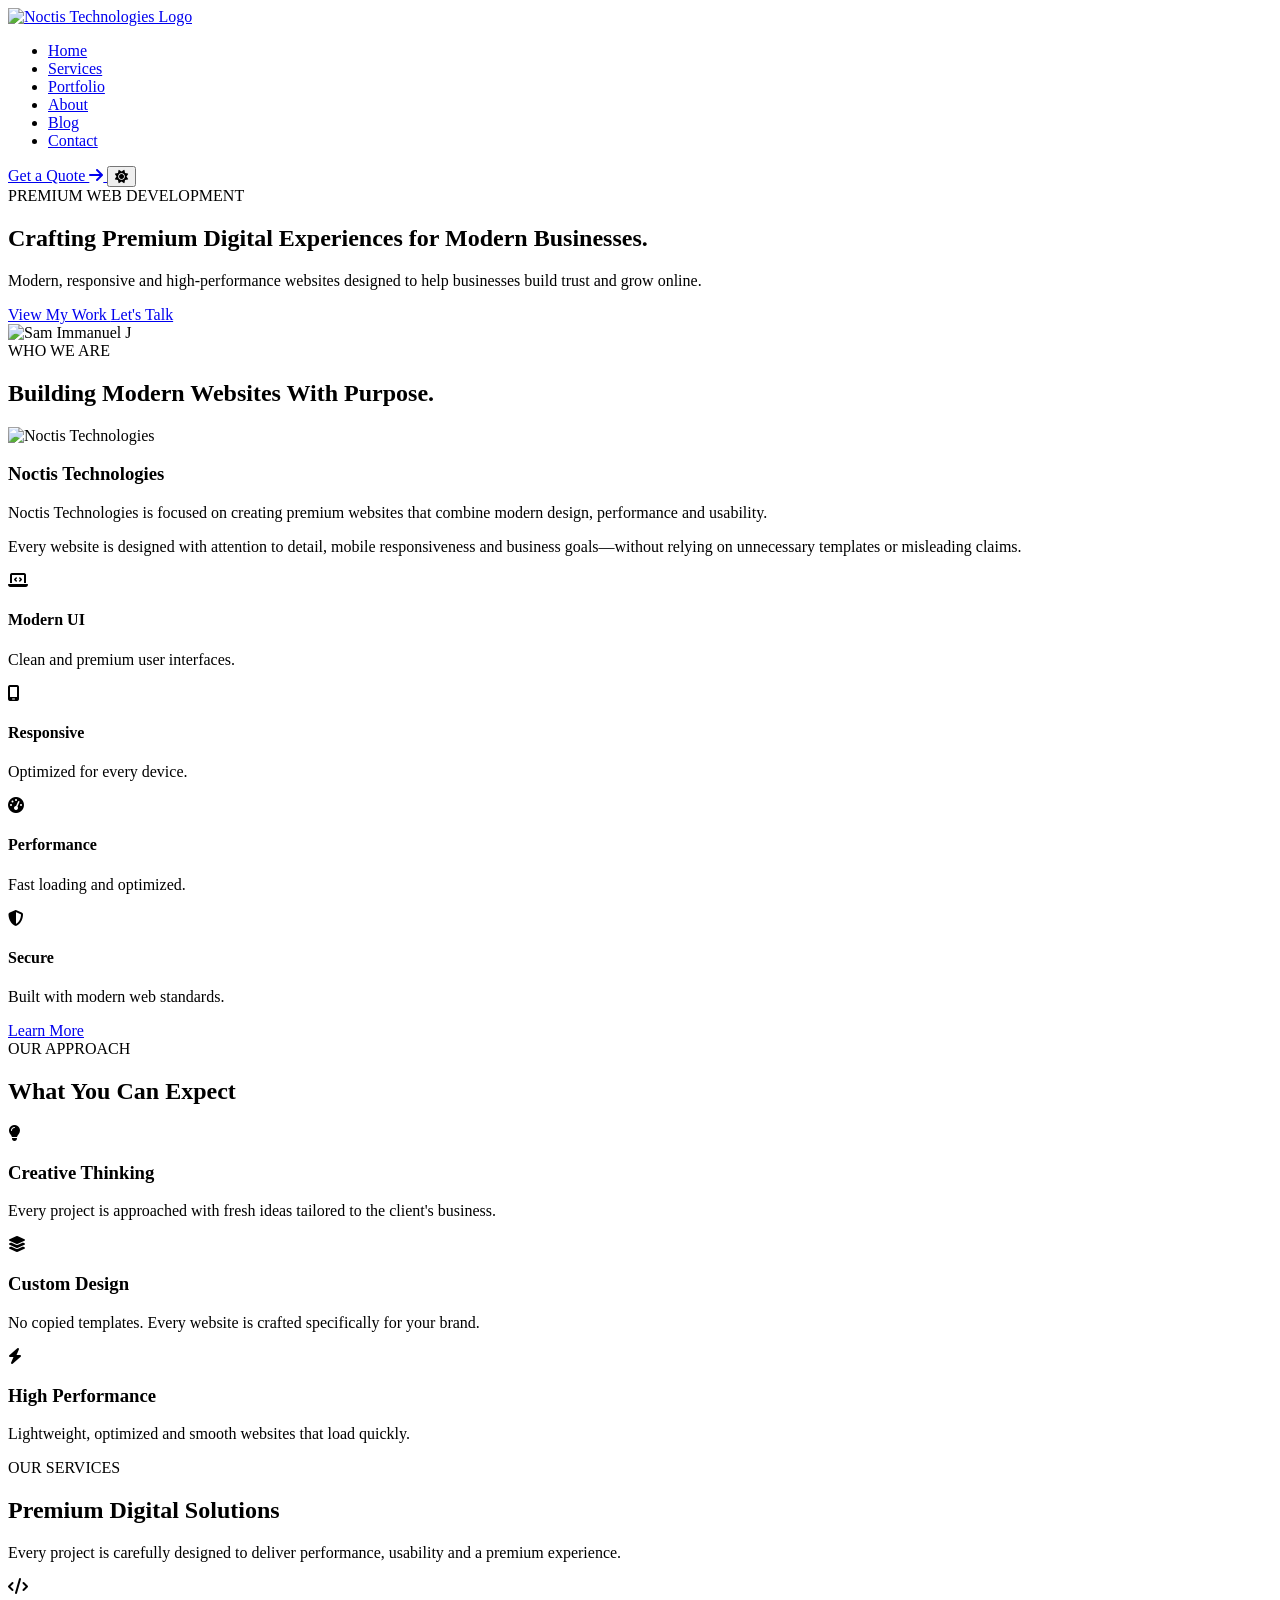
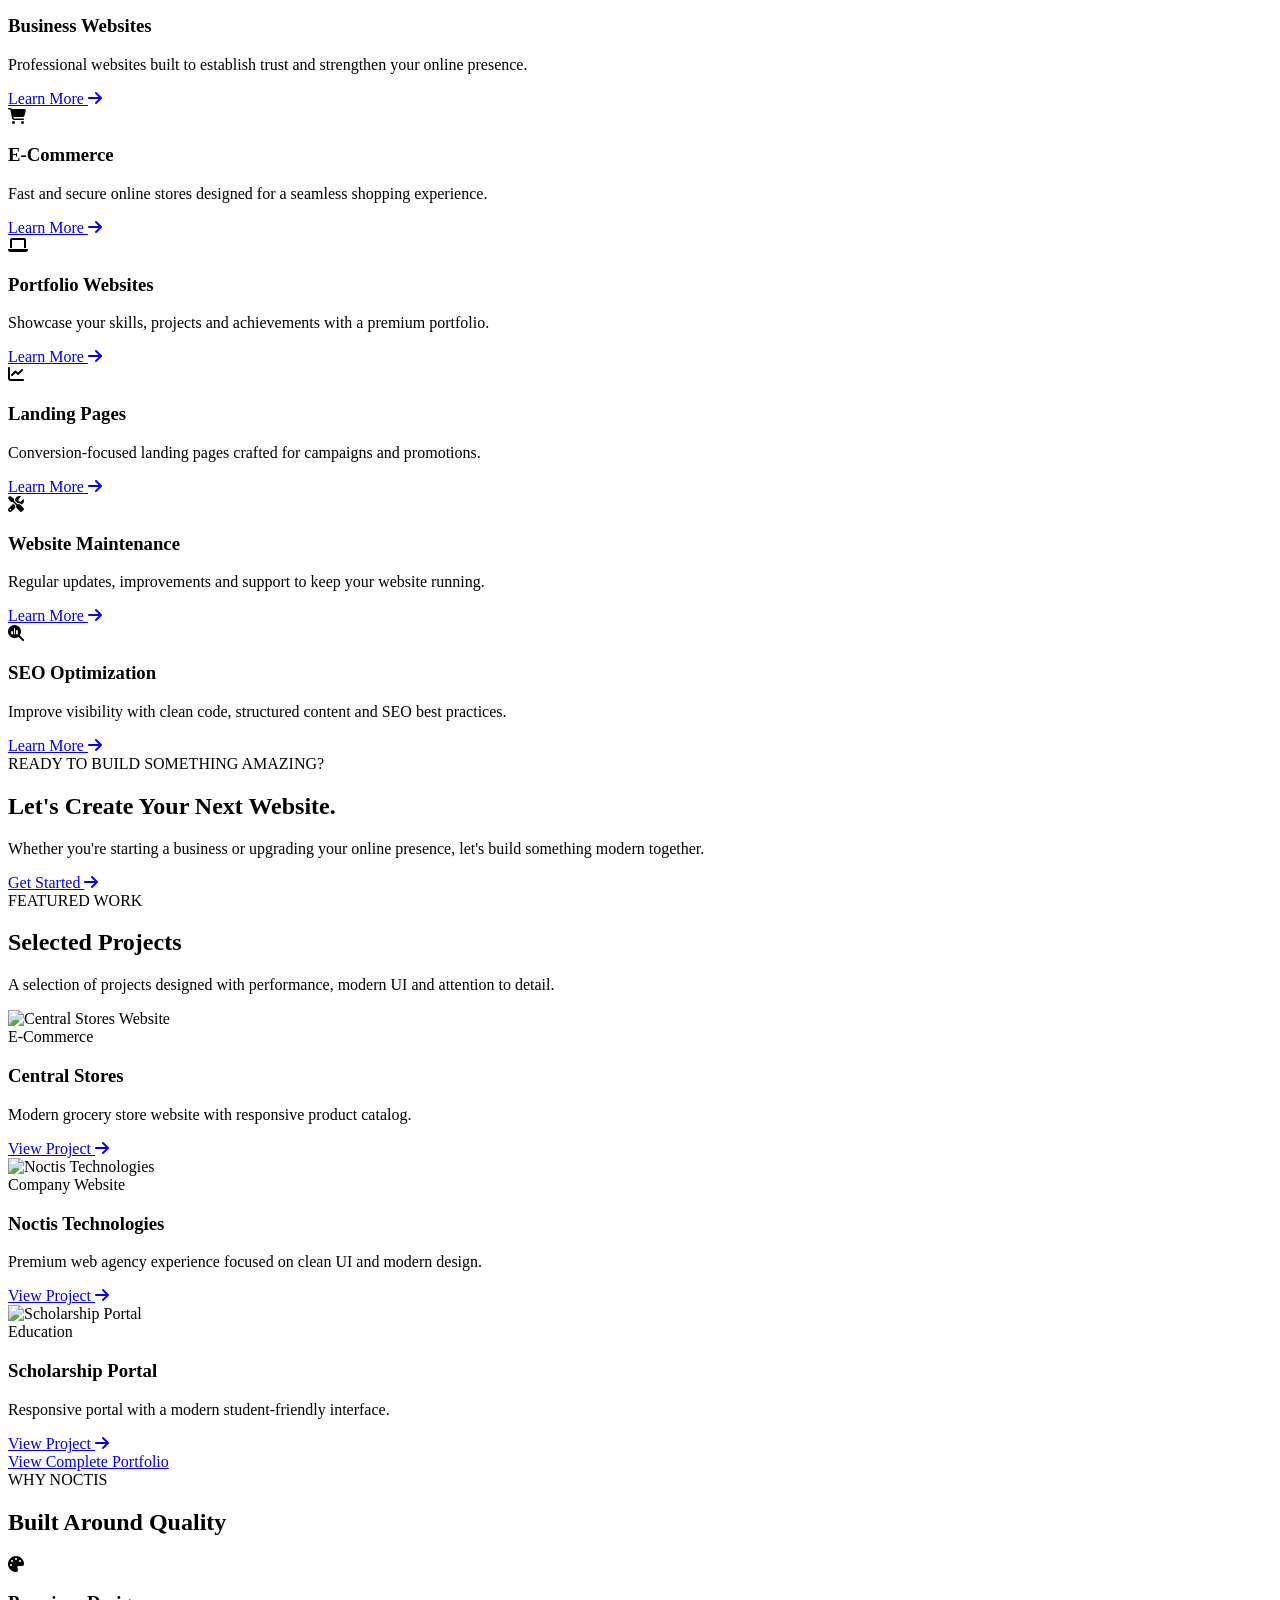
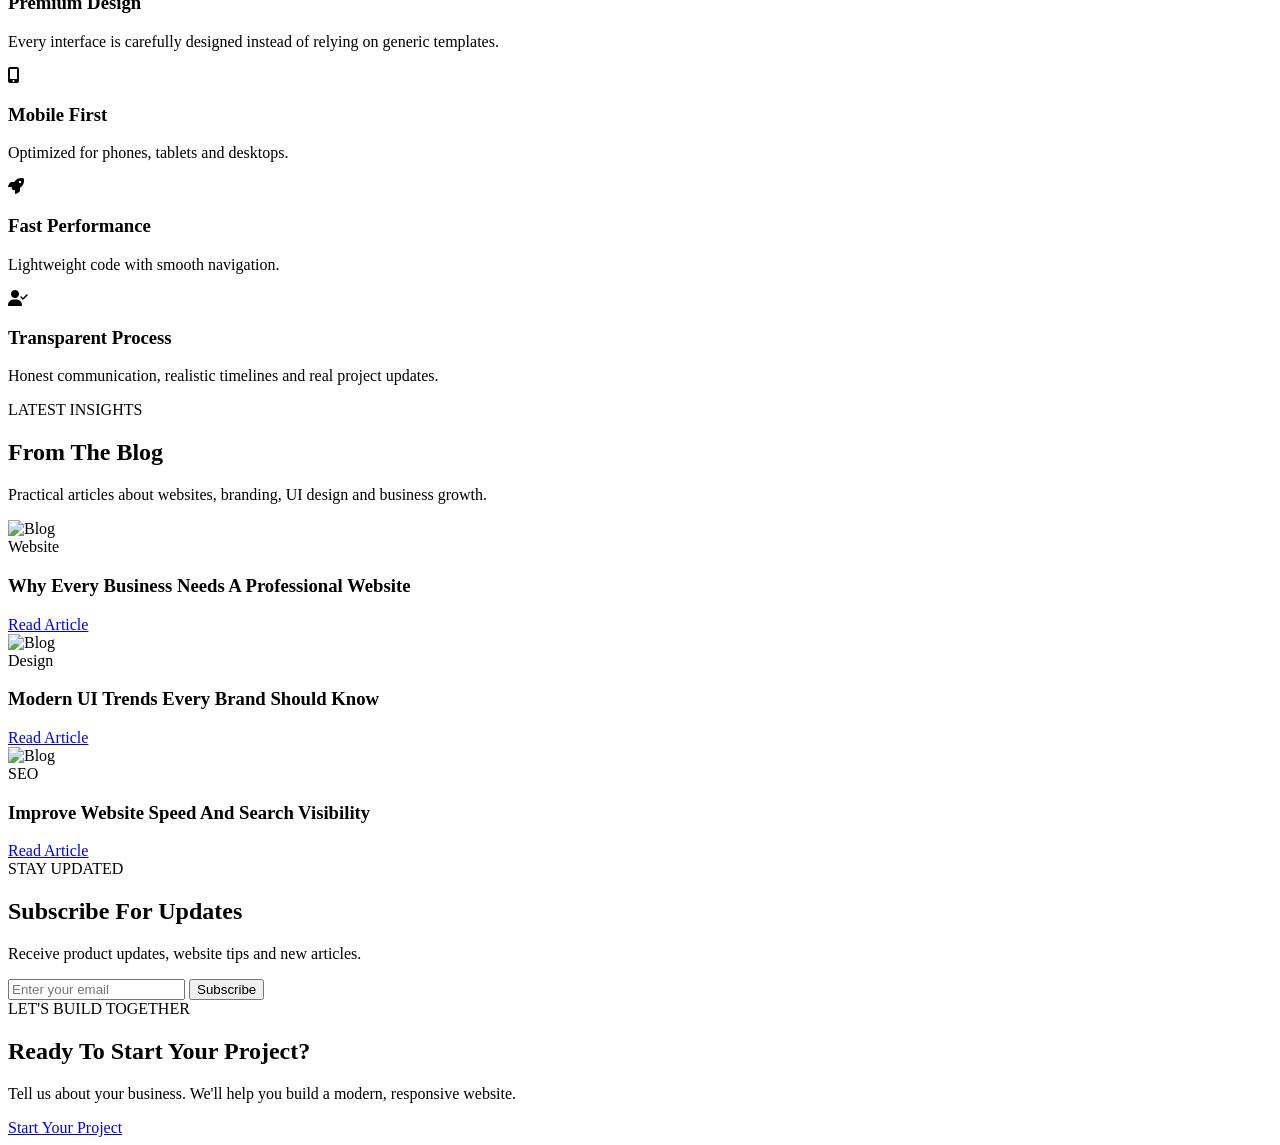
==== index.html @ 9357850e "Add initial index.html for Noctis Technologies website This commit adds a new index.html file contai" ====
<!-- ========================================================= -->
<!-- FILE : index.html -->
<!-- PART : 1A -->
<!-- Noctis Technologies -->
<!-- ========================================================= -->

<!DOCTYPE html>
<html lang="en">

<head>

    <meta charset="UTF-8">

    <meta http-equiv="X-UA-Compatible" content="IE=edge">

    <meta name="viewport"
          content="width=device-width, initial-scale=1.0">

    <title>Noctis Technologies | Premium Web Development</title>

    <meta name="description"
          content="Premium Website Development Company">

    <meta name="keywords"
          content="Noctis Technologies, Web Development, Website Design, Portfolio">

    <meta name="author"
          content="Sam Immanuel J">

    <meta name="theme-color"
          content="#090909">

    <!-- Favicon -->

    <link rel="icon"
          href="assets/images/favicon.png">

    <!-- Google Fonts -->

    <link rel="preconnect"
          href="https://fonts.googleapis.com">

    <link rel="preconnect"
          href="https://fonts.gstatic.com"
          crossorigin>

    <link href="https://fonts.googleapis.com/css2?family=Inter:wght@300;400;500;600;700;800&display=swap"
          rel="stylesheet">

    <!-- Font Awesome -->

    <link rel="stylesheet"
          href="https://cdnjs.cloudflare.com/ajax/libs/font-awesome/6.7.2/css/all.min.css">

    <!-- Main CSS -->

    <link rel="stylesheet"
          href="assets/css/style.css">

</head>

<body>

<!-- ========================= -->
<!-- HEADER START -->
<!-- ========================= -->

<header>

<nav class="navbar">

<a href="index.html"
class="logo">

<img src="assets/images/logo.png"
alt="Noctis Technologies Logo">

</a>

<ul class="nav-links">

<li>
<a class="active"
href="index.html">
Home
</a>
</li>

<li>
<a href="services.html">
Services
</a>
</li>

<li>
<a href="portfolio.html">
Portfolio
</a>
</li>

<li>
<a href="about.html">
About
</a>
</li>

<li>
<a href="blog.html">
Blog
</a>
</li>

<li>
<a href="contact.html">
Contact
</a>
</li>

</ul>

<div class="nav-actions">

<a href="contact.html"
class="quote-btn">

Get a Quote

<i class="fa-solid fa-arrow-right"></i>

</a>

<button class="theme-btn">

<i class="fa-solid fa-sun"></i>

</button>

</div>

</nav>

</header>

<!-- ========================= -->
<!-- HERO SECTION START -->
<!-- ========================= -->

<section class="hero">

<div class="hero-container">

<div class="hero-left">

<span class="hero-tag">

PREMIUM WEB DEVELOPMENT

</span>

<h1>

Crafting

<span>

Premium Digital Experiences

</span>

for Modern Businesses.

</h1>

<p>

Modern, responsive and high-performance
websites designed to help businesses build
trust and grow online.

</p>

<div class="hero-buttons">

<a href="portfolio.html"
class="primary-btn">

View My Work

</a>

<a href="contact.html"
class="secondary-btn">

Let's Talk

</a>

</div>

</div>

<div class="hero-right">

<img src="assets/images/sam.png"
alt="Sam Immanuel J">

</div>

</div>

</section>

<!-- PART 1A ENDS -->
<!-- ========================================================= -->
<!-- FILE : index.html -->
<!-- PART : 1B -->
<!-- About Preview Section -->
<!-- ========================================================= -->

<!-- ========================= -->
<!-- ABOUT PREVIEW -->
<!-- ========================= -->

<section class="about-preview">

    <div class="section-heading">

        <span class="section-tag">
            WHO WE ARE
        </span>

        <h2>
            Building Modern Websites
            With Purpose.
        </h2>

    </div>

    <div class="about-grid">

        <div class="about-left">

            <img
                src="assets/images/about-image.png"
                alt="Noctis Technologies">

        </div>

        <div class="about-right">

            <h3>

                Noctis Technologies

            </h3>

            <p>

                Noctis Technologies is focused on creating
                premium websites that combine modern
                design, performance and usability.

            </p>

            <p>

                Every website is designed with attention
                to detail, mobile responsiveness and
                business goals—without relying on
                unnecessary templates or misleading
                claims.

            </p>

            <div class="about-features">

                <div class="feature-box">

                    <i class="fa-solid fa-laptop-code"></i>

                    <h4>Modern UI</h4>

                    <p>
                        Clean and premium user interfaces.
                    </p>

                </div>

                <div class="feature-box">

                    <i class="fa-solid fa-mobile-screen"></i>

                    <h4>Responsive</h4>

                    <p>
                        Optimized for every device.
                    </p>

                </div>

                <div class="feature-box">

                    <i class="fa-solid fa-gauge-high"></i>

                    <h4>Performance</h4>

                    <p>
                        Fast loading and optimized.
                    </p>

                </div>

                <div class="feature-box">

                    <i class="fa-solid fa-shield-halved"></i>

                    <h4>Secure</h4>

                    <p>
                        Built with modern web standards.
                    </p>

                </div>

            </div>

            <a
                href="about.html"
                class="primary-btn">

                Learn More

            </a>

        </div>

    </div>

</section>

<!-- ========================= -->
<!-- VALUES -->
<!-- ========================= -->

<section class="values">

    <div class="section-heading">

        <span class="section-tag">

            OUR APPROACH

        </span>

        <h2>

            What You Can Expect

        </h2>

    </div>

    <div class="values-grid">

        <article class="value-card">

            <i class="fa-solid fa-lightbulb"></i>

            <h3>

                Creative Thinking

            </h3>

            <p>

                Every project is approached with
                fresh ideas tailored to the client's
                business.

            </p>

        </article>

        <article class="value-card">

            <i class="fa-solid fa-layer-group"></i>

            <h3>

                Custom Design

            </h3>

            <p>

                No copied templates.
                Every website is crafted
                specifically for your brand.

            </p>

        </article>

        <article class="value-card">

            <i class="fa-solid fa-bolt"></i>

            <h3>

                High Performance

            </h3>

            <p>

                Lightweight, optimized
                and smooth websites
                that load quickly.

            </p>

        </article>

    </div>

</section>

<!-- PART 1B END -->
<!-- ========================================================= -->
<!-- FILE : index.html -->
<!-- PART : 1C -->
<!-- SERVICES SECTION -->
<!-- ========================================================= -->

<!-- ========================= -->
<!-- SERVICES -->
<!-- ========================= -->

<section class="services">

    <div class="section-heading">

        <span class="section-tag">

            OUR SERVICES

        </span>

        <h2>

            Premium Digital Solutions

        </h2>

        <p>

            Every project is carefully designed to deliver
            performance, usability and a premium experience.

        </p>

    </div>

    <div class="services-grid">

        <!-- Card 01 -->

        <article class="service-card">

            <div class="service-icon">

                <i class="fa-solid fa-code"></i>

            </div>

            <h3>

                Business Websites

            </h3>

            <p>

                Professional websites built to establish
                trust and strengthen your online presence.

            </p>

            <a href="services.html">

                Learn More

                <i class="fa-solid fa-arrow-right"></i>

            </a>

        </article>

        <!-- Card 02 -->

        <article class="service-card">

            <div class="service-icon">

                <i class="fa-solid fa-cart-shopping"></i>

            </div>

            <h3>

                E-Commerce

            </h3>

            <p>

                Fast and secure online stores designed
                for a seamless shopping experience.

            </p>

            <a href="services.html">

                Learn More

                <i class="fa-solid fa-arrow-right"></i>

            </a>

        </article>

        <!-- Card 03 -->

        <article class="service-card">

            <div class="service-icon">

                <i class="fa-solid fa-laptop"></i>

            </div>

            <h3>

                Portfolio Websites

            </h3>

            <p>

                Showcase your skills, projects and
                achievements with a premium portfolio.

            </p>

            <a href="services.html">

                Learn More

                <i class="fa-solid fa-arrow-right"></i>

            </a>

        </article>

        <!-- Card 04 -->

        <article class="service-card">

            <div class="service-icon">

                <i class="fa-solid fa-chart-line"></i>

            </div>

            <h3>

                Landing Pages

            </h3>

            <p>

                Conversion-focused landing pages
                crafted for campaigns and promotions.

            </p>

            <a href="services.html">

                Learn More

                <i class="fa-solid fa-arrow-right"></i>

            </a>

        </article>

        <!-- Card 05 -->

        <article class="service-card">

            <div class="service-icon">

                <i class="fa-solid fa-screwdriver-wrench"></i>

            </div>

            <h3>

                Website Maintenance

            </h3>

            <p>

                Regular updates, improvements and
                support to keep your website running.

            </p>

            <a href="services.html">

                Learn More

                <i class="fa-solid fa-arrow-right"></i>

            </a>

        </article>

        <!-- Card 06 -->

        <article class="service-card">

            <div class="service-icon">

                <i class="fa-solid fa-magnifying-glass-chart"></i>

            </div>

            <h3>

                SEO Optimization

            </h3>

            <p>

                Improve visibility with clean code,
                structured content and SEO best practices.

            </p>

            <a href="services.html">

                Learn More

                <i class="fa-solid fa-arrow-right"></i>

            </a>

        </article>

    </div>

</section>

<!-- ========================= -->
<!-- CTA -->
<!-- ========================= -->

<section class="cta">

    <div class="cta-content">

        <span>

            READY TO BUILD SOMETHING AMAZING?

        </span>

        <h2>

            Let's Create Your Next Website.

        </h2>

        <p>

            Whether you're starting a business or
            upgrading your online presence, let's
            build something modern together.

        </p>

        <a
            href="contact.html"
            class="primary-btn">

            Get Started

            <i class="fa-solid fa-arrow-right"></i>

        </a>

    </div>

</section>

<!-- PART 1C END -->
<!-- ========================================================= -->
<!-- FILE : index.html -->
<!-- PART : 1D -->
<!-- FEATURED PORTFOLIO -->
<!-- ========================================================= -->

<section class="portfolio">

    <div class="section-heading">

        <span class="section-tag">

            FEATURED WORK

        </span>

        <h2>

            Selected Projects

        </h2>

        <p>

            A selection of projects designed with
            performance, modern UI and attention
            to detail.

        </p>

    </div>

    <div class="portfolio-grid">

        <!-- Project 01 -->

        <article class="project-card">

            <div class="project-image">

                <img
                src="assets/images/project-1.jpg"
                alt="Central Stores Website">

            </div>

            <div class="project-content">

                <span>

                    E-Commerce

                </span>

                <h3>

                    Central Stores

                </h3>

                <p>

                    Modern grocery store website with
                    responsive product catalog.

                </p>

                <a href="#">

                    View Project

                    <i class="fa-solid fa-arrow-right"></i>

                </a>

            </div>

        </article>

        <!-- Project 02 -->

        <article class="project-card">

            <div class="project-image">

                <img
                src="assets/images/project-2.jpg"
                alt="Noctis Technologies">

            </div>

            <div class="project-content">

                <span>

                    Company Website

                </span>

                <h3>

                    Noctis Technologies

                </h3>

                <p>

                    Premium web agency experience
                    focused on clean UI and modern design.

                </p>

                <a href="#">

                    View Project

                    <i class="fa-solid fa-arrow-right"></i>

                </a>

            </div>

        </article>

        <!-- Project 03 -->

        <article class="project-card">

            <div class="project-image">

                <img
                src="assets/images/project-3.jpg"
                alt="Scholarship Portal">

            </div>

            <div class="project-content">

                <span>

                    Education

                </span>

                <h3>

                    Scholarship Portal

                </h3>

                <p>

                    Responsive portal with a modern
                    student-friendly interface.

                </p>

                <a href="#">

                    View Project

                    <i class="fa-solid fa-arrow-right"></i>

                </a>

            </div>

        </article>

    </div>

    <div class="portfolio-button">

        <a
        href="portfolio.html"
        class="primary-btn">

            View Complete Portfolio

        </a>

    </div>

</section>

<!-- ========================= -->
<!-- WHY CHOOSE US -->
<!-- ========================= -->

<section class="why-us">

    <div class="section-heading">

        <span class="section-tag">

            WHY NOCTIS

        </span>

        <h2>

            Built Around Quality

        </h2>

    </div>

    <div class="why-grid">

        <div class="why-card">

            <i class="fa-solid fa-palette"></i>

            <h3>

                Premium Design

            </h3>

            <p>

                Every interface is carefully designed
                instead of relying on generic templates.

            </p>

        </div>

        <div class="why-card">

            <i class="fa-solid fa-mobile-screen-button"></i>

            <h3>

                Mobile First

            </h3>

            <p>

                Optimized for phones,
                tablets and desktops.

            </p>

        </div>

        <div class="why-card">

            <i class="fa-solid fa-rocket"></i>

            <h3>

                Fast Performance

            </h3>

            <p>

                Lightweight code with
                smooth navigation.

            </p>

        </div>

        <div class="why-card">

            <i class="fa-solid fa-user-check"></i>

            <h3>

                Transparent Process

            </h3>

            <p>

                Honest communication,
                realistic timelines and
                real project updates.

            </p>

        </div>

    </div>

</section>

<!-- END OF PART 1D -->
<!-- ========================================================= -->
<!-- FILE : index.html -->
<!-- PART : 1E -->
<!-- BLOG • NEWSLETTER • CONTACT CTA • FOOTER -->
<!-- ========================================================= -->

<!-- ========================= -->
<!-- BLOG PREVIEW -->
<!-- ========================= -->

<section class="blog-preview">

    <div class="section-heading">

        <span class="section-tag">

            LATEST INSIGHTS

        </span>

        <h2>

            From The Blog

        </h2>

        <p>

            Practical articles about websites,
            branding, UI design and business growth.

        </p>

    </div>

    <div class="blog-grid">

        <article class="blog-card">

            <img
            src="assets/images/blog-1.jpg"
            alt="Blog">

            <div class="blog-content">

                <span>Website</span>

                <h3>

                    Why Every Business Needs
                    A Professional Website

                </h3>

                <a href="blog.html">

                    Read Article

                </a>

            </div>

        </article>

        <article class="blog-card">

            <img
            src="assets/images/blog-2.jpg"
            alt="Blog">

            <div class="blog-content">

                <span>Design</span>

                <h3>

                    Modern UI Trends
                    Every Brand Should Know

                </h3>

                <a href="blog.html">

                    Read Article

                </a>

            </div>

        </article>

        <article class="blog-card">

            <img
            src="assets/images/blog-3.jpg"
            alt="Blog">

            <div class="blog-content">

                <span>SEO</span>

                <h3>

                    Improve Website Speed
                    And Search Visibility

                </h3>

                <a href="blog.html">

                    Read Article

                </a>

            </div>

        </article>

    </div>

</section>

<!-- ========================= -->
<!-- NEWSLETTER -->
<!-- ========================= -->

<section class="newsletter">

    <div class="newsletter-box">

        <span>

            STAY UPDATED

        </span>

        <h2>

            Subscribe For Updates

        </h2>

        <p>

            Receive product updates,
            website tips and new articles.

        </p>

        <form>

            <input
            type="email"
            placeholder="Enter your email">

            <button type="submit">

                Subscribe

            </button>

        </form>

    </div>

</section>

<!-- ========================= -->
<!-- CONTACT CTA -->
<!-- ========================= -->

<section class="contact-cta">

    <div class="contact-box">

        <span>

            LET'S BUILD TOGETHER

        </span>

        <h2>

            Ready To Start
            Your Project?

        </h2>

        <p>

            Tell us about your business.
            We'll help you build a modern,
            responsive website.

        </p>

        <a
        href="contact.html"
        class="primary-btn">

            Start Your Project

        </a>

    </div>

</section>

<!-- ========================= -->
<!-- FOOTER -->
<!-- ========================= -->

<footer>
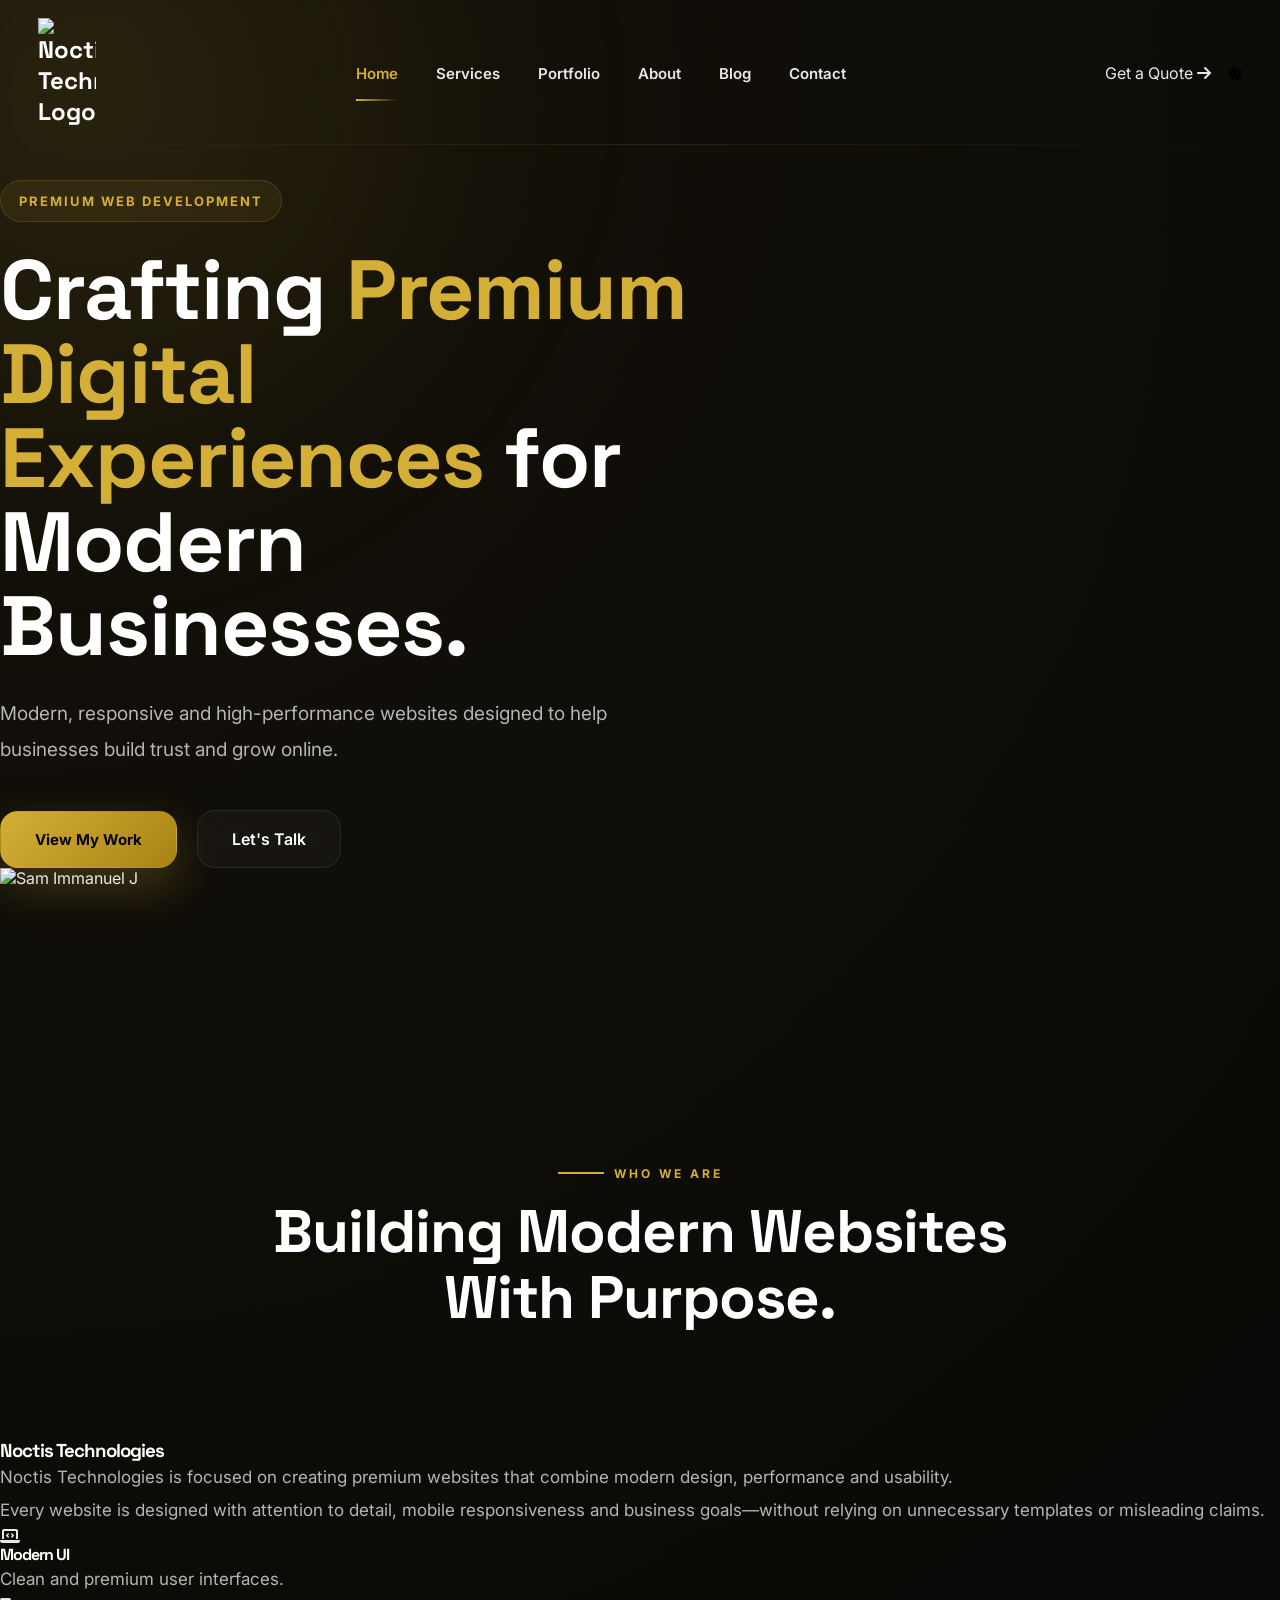
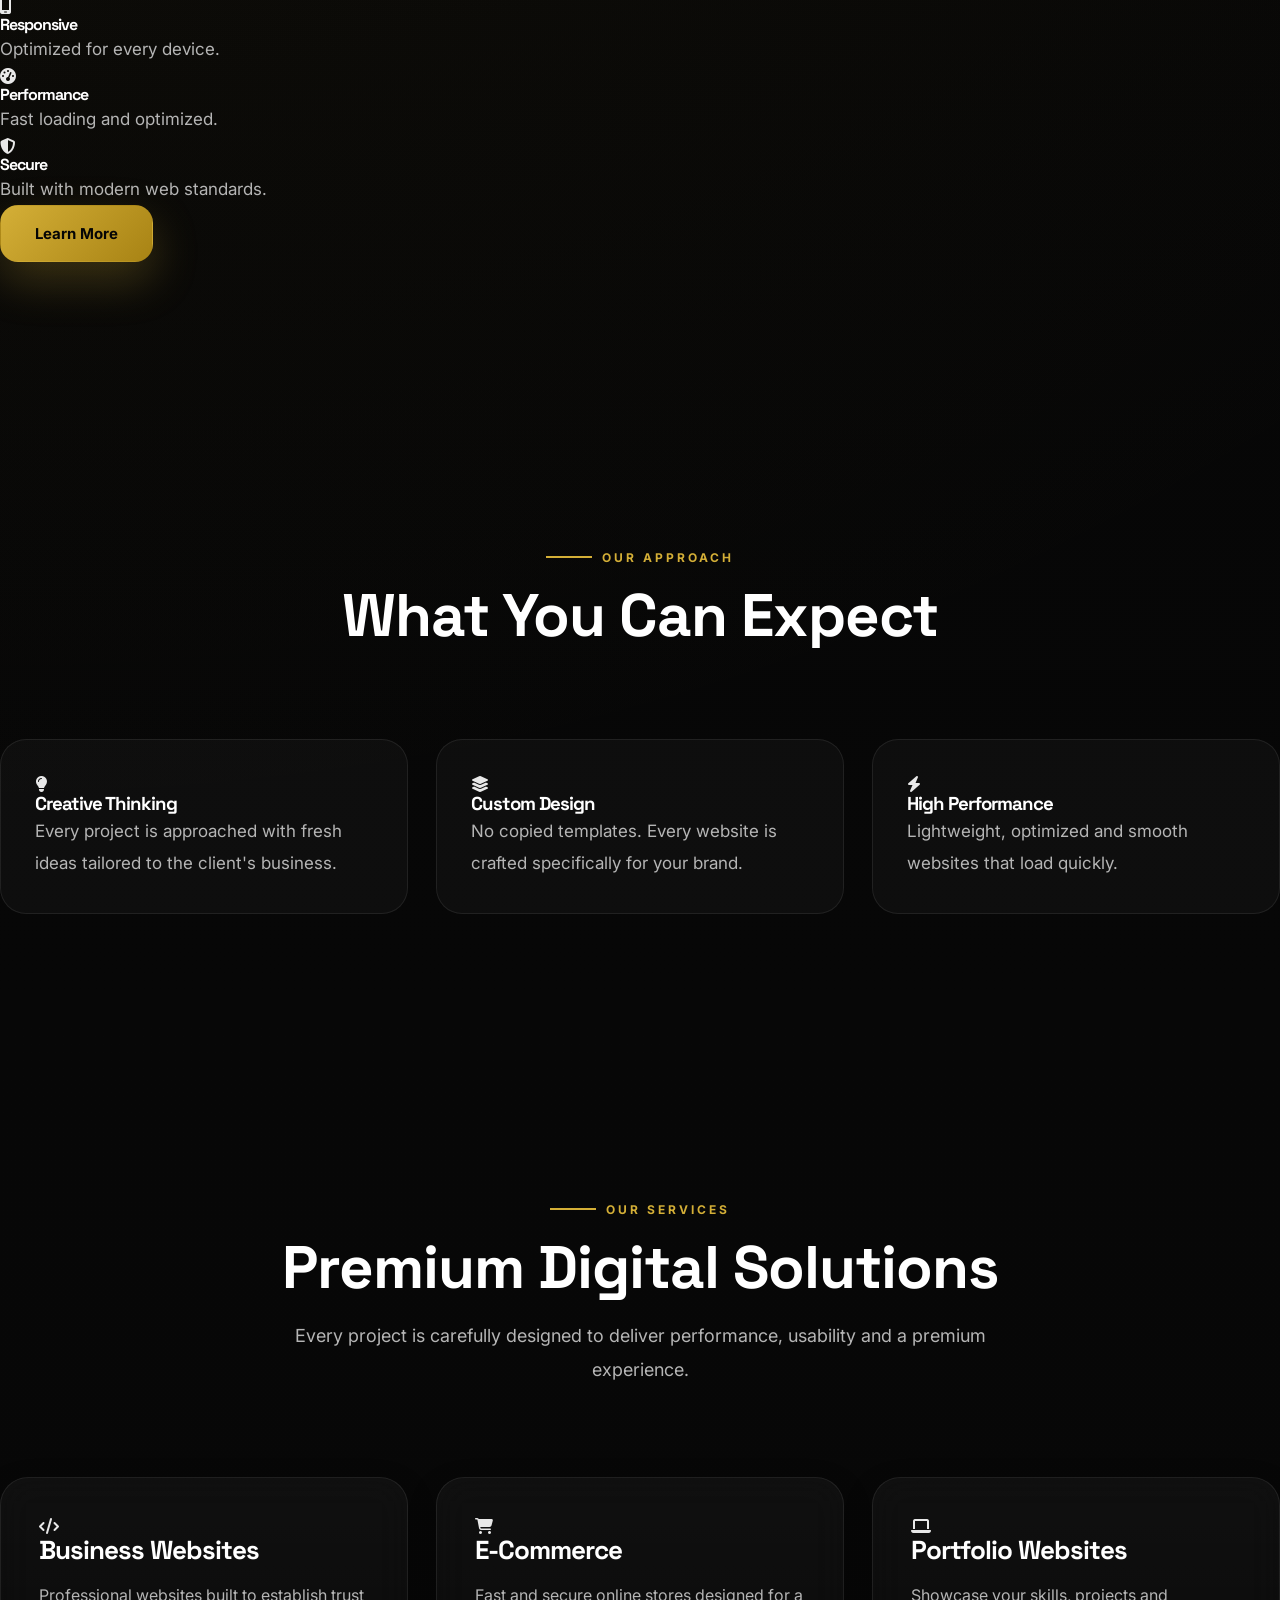
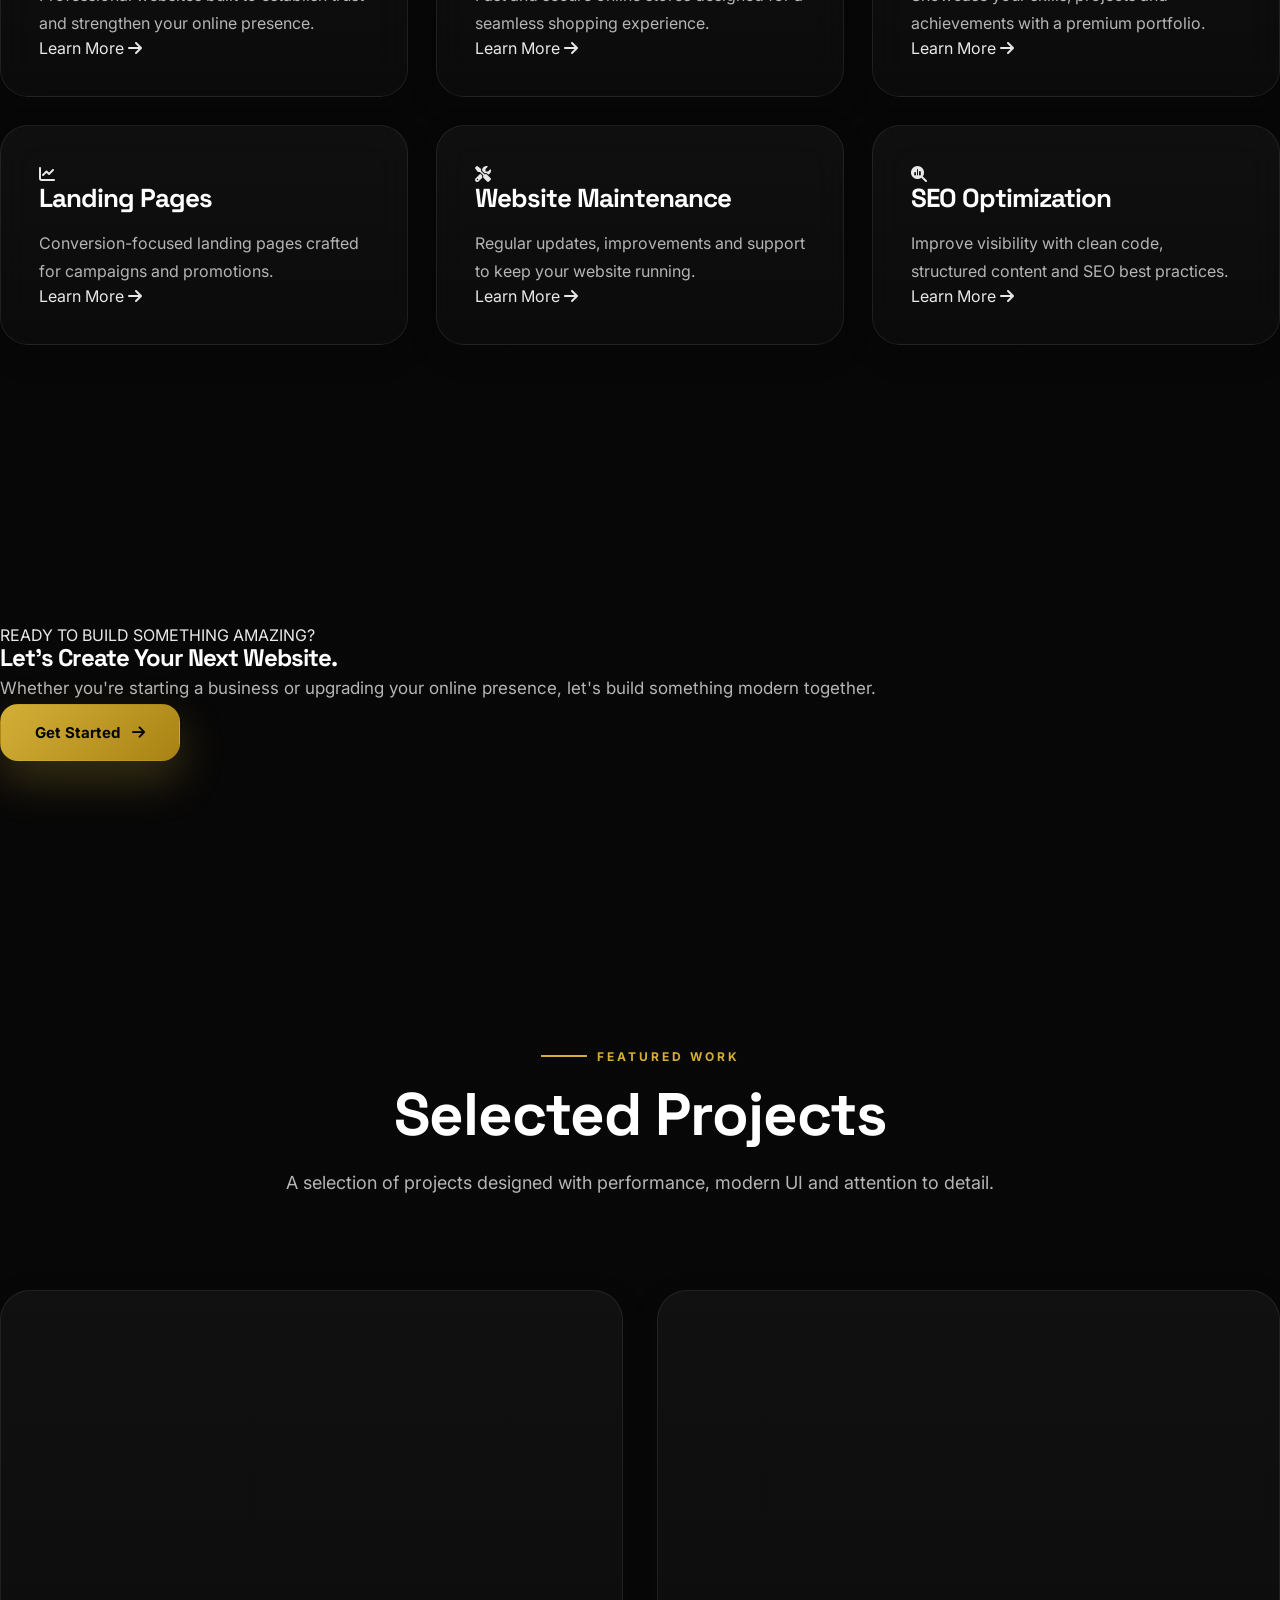
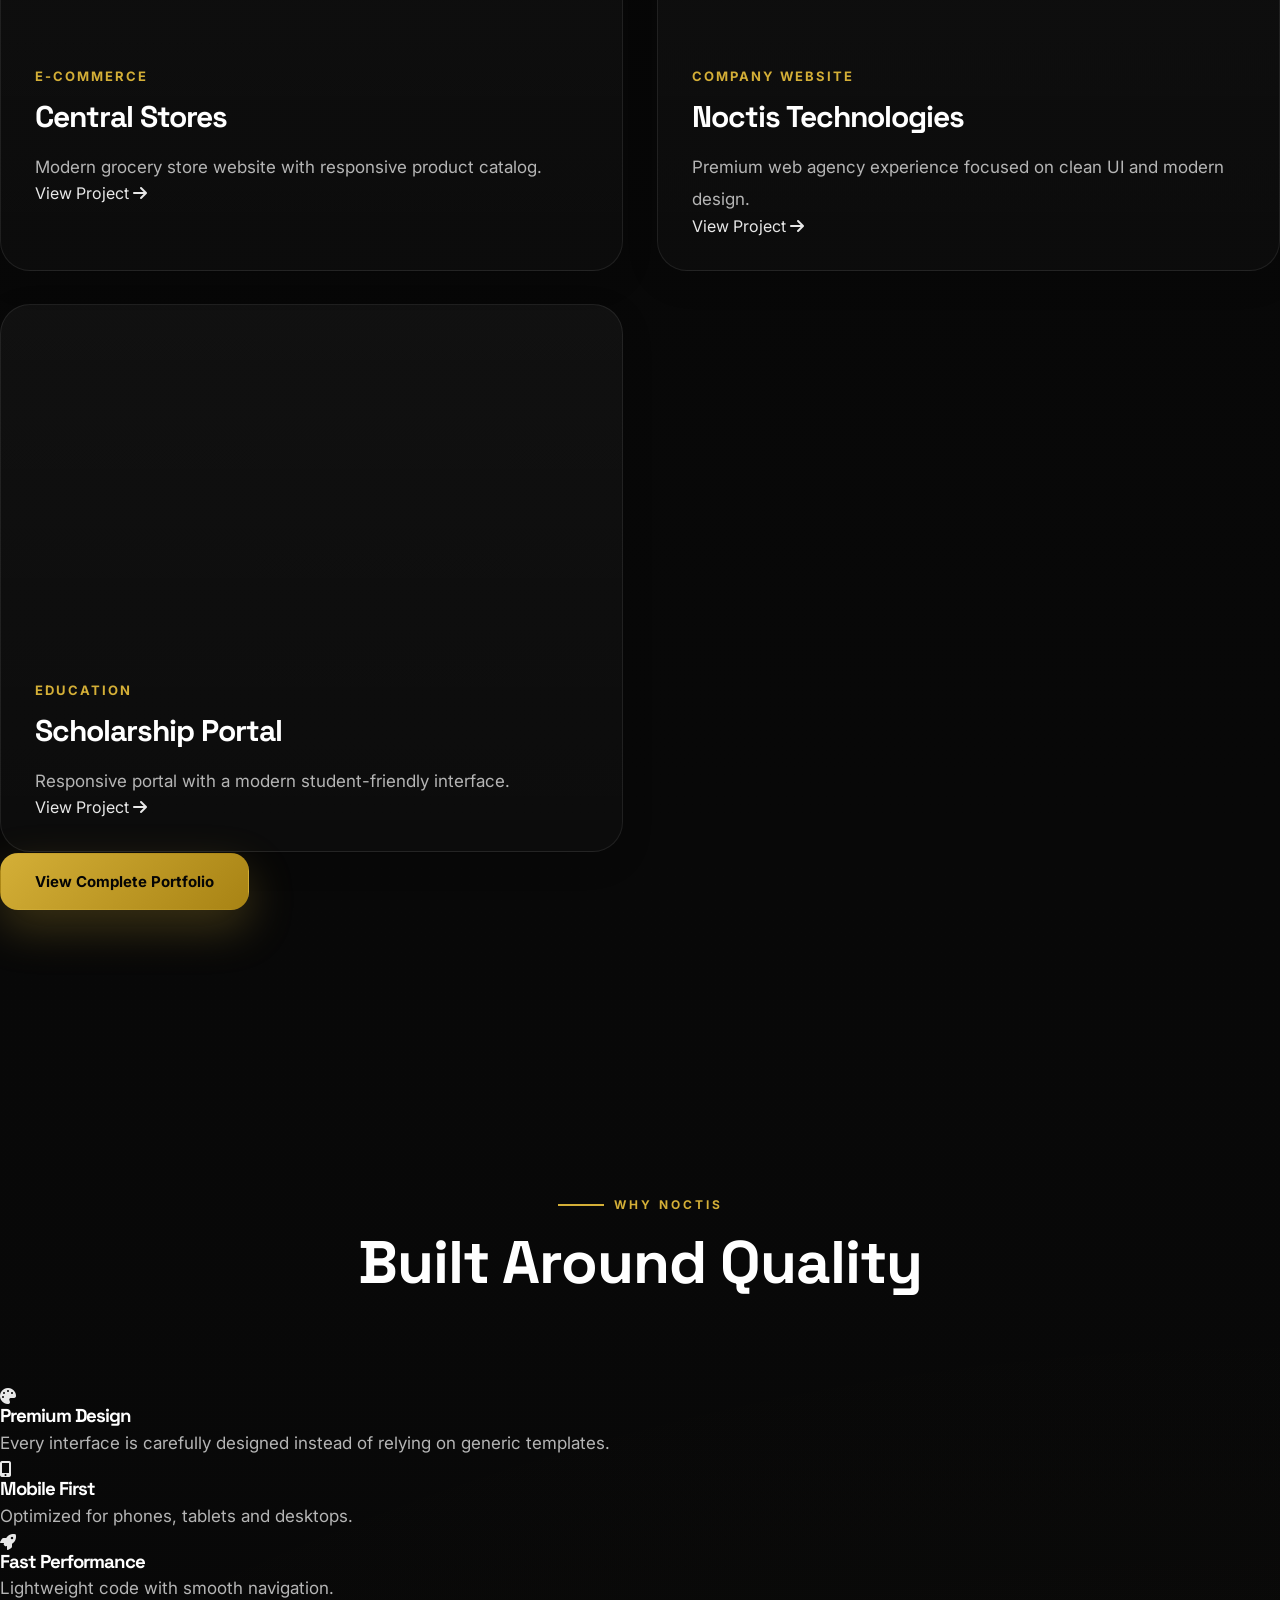
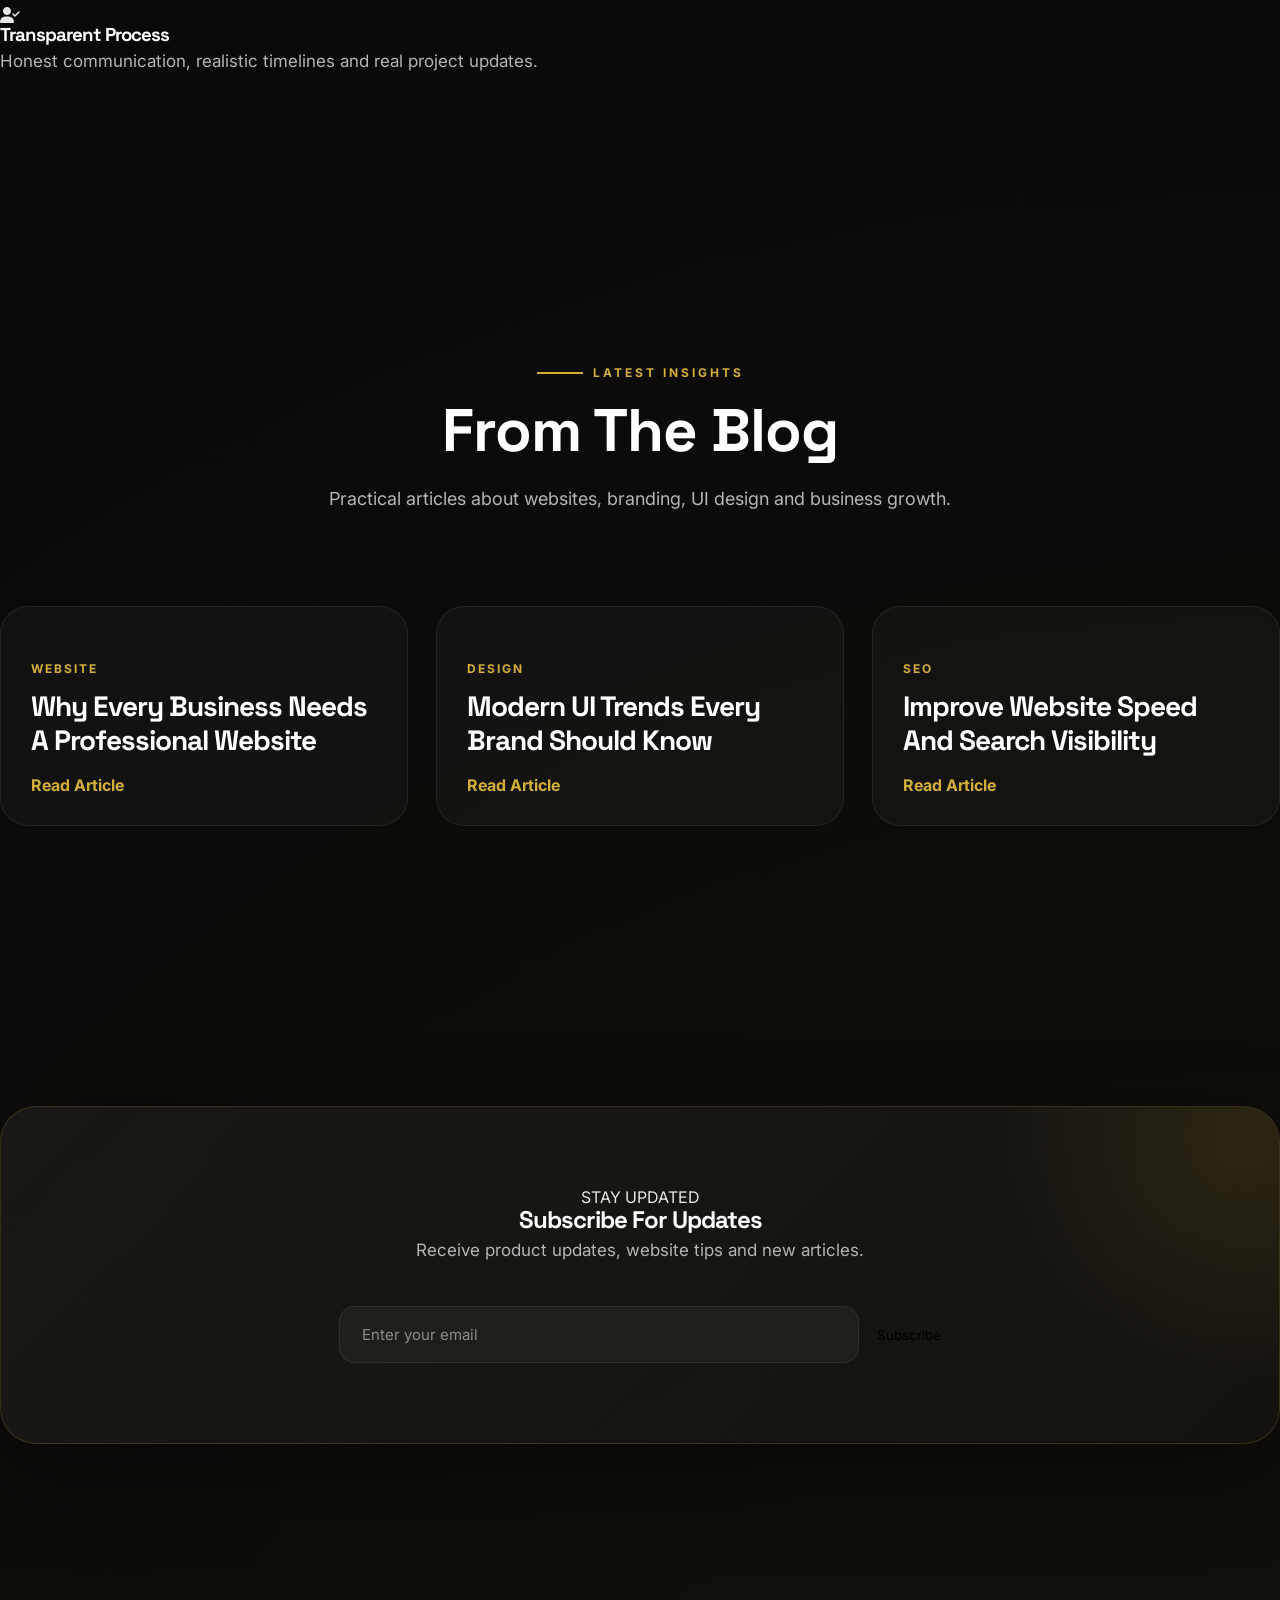
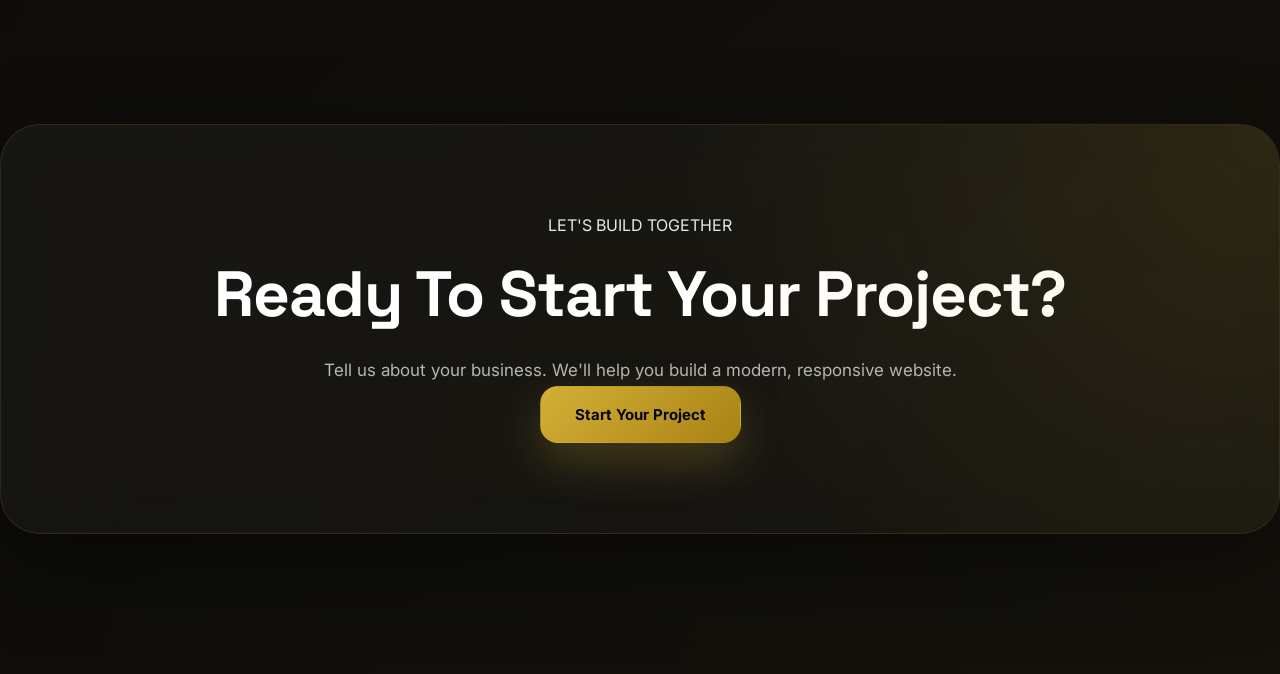
==== commit d06bd473: "Refactor head section of index.html Updated meta tags and linked stylesheets in the head section." ====
--- a/index.html
+++ b/index.html
@@ -9,53 +9,59 @@
 
 <head>
 
-    <meta charset="UTF-8">
-
-    <meta http-equiv="X-UA-Compatible" content="IE=edge">
-
-    <meta name="viewport"
-          content="width=device-width, initial-scale=1.0">
-
-    <title>Noctis Technologies | Premium Web Development</title>
-
-    <meta name="description"
-          content="Premium Website Development Company">
-
-    <meta name="keywords"
-          content="Noctis Technologies, Web Development, Website Design, Portfolio">
-
-    <meta name="author"
-          content="Sam Immanuel J">
-
-    <meta name="theme-color"
-          content="#090909">
-
-    <!-- Favicon -->
-
-    <link rel="icon"
-          href="assets/images/favicon.png">
-
-    <!-- Google Fonts -->
-
-    <link rel="preconnect"
-          href="https://fonts.googleapis.com">
-
-    <link rel="preconnect"
-          href="https://fonts.gstatic.com"
-          crossorigin>
-
-    <link href="https://fonts.googleapis.com/css2?family=Inter:wght@300;400;500;600;700;800&display=swap"
-          rel="stylesheet">
-
-    <!-- Font Awesome -->
-
-    <link rel="stylesheet"
-          href="https://cdnjs.cloudflare.com/ajax/libs/font-awesome/6.7.2/css/all.min.css">
-
-    <!-- Main CSS -->
-
-    <link rel="stylesheet"
-          href="assets/css/style.css">
+<meta charset="UTF-8">
+
+<meta http-equiv="X-UA-Compatible" content="IE=edge">
+
+<meta name="viewport"
+      content="width=device-width, initial-scale=1.0">
+
+<title>Noctis Technologies | Premium Web Development</title>
+
+<meta name="description"
+      content="Premium Website Development Company">
+
+<meta name="keywords"
+      content="Noctis Technologies, Web Development, Website Design, Portfolio">
+
+<meta name="author"
+      content="Sam Immanuel J">
+
+<meta name="theme-color"
+      content="#090909">
+
+<!-- Favicon -->
+
+<link rel="icon"
+      href="favicon.svg">
+
+<!-- Google Fonts -->
+
+<link rel="preconnect"
+      href="https://fonts.googleapis.com">
+
+<link rel="preconnect"
+      href="https://fonts.gstatic.com"
+      crossorigin>
+
+<link href="https://fonts.googleapis.com/css2?family=Space+Grotesk:wght@400;500;700&family=Inter:wght@300;400;500;600;700;800&display=swap"
+      rel="stylesheet">
+
+<!-- Font Awesome -->
+
+<link rel="stylesheet"
+      href="https://cdnjs.cloudflare.com/ajax/libs/font-awesome/6.7.2/css/all.min.css">
+
+<!-- CSS -->
+
+<link rel="stylesheet"
+      href="style.css">
+
+<link rel="stylesheet"
+      href="animations.css">
+
+<link rel="stylesheet"
+      href="responsive.css">
 
 </head>
 
--- a/style.css
+++ b/style.css
@@ -0,0 +1,4581 @@
+/*=========================================================
+NOCTIS TECHNOLOGIES
+Version 2.0
+Premium Production CSS
+=========================================================*/
+
+
+/*==============================
+GOOGLE FONTS
+==============================*/
+
+@import url('https://fonts.googleapis.com/css2?family=Space+Grotesk:wght@300;400;500;600;700&family=Inter:wght@300;400;500;600;700;800;900&display=swap');
+
+
+/*==============================
+CSS VARIABLES
+==============================*/
+
+:root{
+
+--primary:#D4AF37;
+--primary-light:#F2D675;
+--primary-dark:#A88314;
+
+--black:#050505;
+--surface:#0B0B0B;
+--surface-2:#111111;
+--surface-3:#181818;
+
+--white:#FFFFFF;
+
+--text:#E8E8E8;
+--text-light:#B5B5B5;
+--text-muted:#8C8C8C;
+
+--border:rgba(255,255,255,.08);
+
+--success:#2ECC71;
+--warning:#F39C12;
+--danger:#E74C3C;
+
+--glass:rgba(255,255,255,.04);
+
+--radius-xs:10px;
+--radius-sm:16px;
+--radius-md:24px;
+--radius-lg:34px;
+--radius-xl:48px;
+
+--shadow-sm:0 10px 30px rgba(0,0,0,.18);
+
+--shadow-md:0 18px 60px rgba(0,0,0,.30);
+
+--shadow-lg:0 30px 90px rgba(0,0,0,.45);
+
+--transition:.35s cubic-bezier(.4,0,.2,1);
+
+--container:1380px;
+
+}
+
+
+/*==============================
+RESET
+==============================*/
+
+*{
+
+margin:0;
+
+padding:0;
+
+box-sizing:border-box;
+
+}
+
+html{
+
+scroll-behavior:smooth;
+
+scroll-padding-top:110px;
+
+}
+
+body{
+
+background:var(--black);
+
+color:var(--text);
+
+font-family:'Inter',sans-serif;
+
+overflow-x:hidden;
+
+text-rendering:optimizeLegibility;
+
+-webkit-font-smoothing:antialiased;
+
+-moz-osx-font-smoothing:grayscale;
+
+}
+
+
+/*==============================
+SELECTION
+==============================*/
+
+::selection{
+
+background:var(--primary);
+
+color:#000;
+
+}
+
+
+/*==============================
+SCROLLBAR
+==============================*/
+
+::-webkit-scrollbar{
+
+width:10px;
+
+}
+
+::-webkit-scrollbar-track{
+
+background:#090909;
+
+}
+
+::-webkit-scrollbar-thumb{
+
+background:linear-gradient(
+
+180deg,
+
+var(--primary),
+
+#7A5B00
+
+);
+
+border-radius:30px;
+
+}
+
+::-webkit-scrollbar-thumb:hover{
+
+background:var(--primary-light);
+
+}
+
+
+/*==============================
+GLOBAL
+==============================*/
+
+img{
+
+display:block;
+
+max-width:100%;
+
+height:auto;
+
+}
+
+svg{
+
+display:block;
+
+}
+
+a{
+
+text-decoration:none;
+
+color:inherit;
+
+}
+
+button{
+
+font-family:inherit;
+
+background:none;
+
+border:none;
+
+outline:none;
+
+cursor:pointer;
+
+}
+
+input,
+
+textarea,
+
+select{
+
+font-family:inherit;
+
+outline:none;
+
+}
+
+ul{
+
+list-style:none;
+
+}
+
+section{
+
+position:relative;
+
+padding:140px 0;
+
+overflow:hidden;
+
+}
+
+
+/*==============================
+CONTAINER
+==============================*/
+
+.container{
+
+width:min(92%,var(--container));
+
+margin:auto;
+
+}
+
+
+/*=========================================================
+END PART 1A
+=========================================================*/
+/*=========================================================
+STYLE.CSS
+PART 1B
+PREMIUM BACKGROUND
+TYPOGRAPHY
+=========================================================*/
+
+
+/*==============================
+BODY BACKGROUND
+==============================*/
+
+body{
+
+background:
+radial-gradient(circle at top left,
+rgba(212,175,55,.08),
+transparent 28%),
+
+radial-gradient(circle at bottom right,
+rgba(212,175,55,.05),
+transparent 30%),
+
+linear-gradient(
+180deg,
+#050505 0%,
+#070707 30%,
+#090909 100%);
+
+min-height:100vh;
+
+position:relative;
+
+}
+
+
+/*==============================
+BACKGROUND GRID
+==============================*/
+
+body::before{
+
+content:"";
+
+position:fixed;
+
+inset:0;
+
+background:
+
+linear-gradient(
+
+rgba(255,255,255,.025) 1px,
+
+transparent 1px),
+
+linear-gradient(
+
+90deg,
+
+rgba(255,255,255,.025) 1px,
+
+transparent 1px);
+
+background-size:55px 55px;
+
+opacity:.18;
+
+pointer-events:none;
+
+z-index:-2;
+
+}
+
+
+/*==============================
+GLOW
+==============================*/
+
+body::after{
+
+content:"";
+
+position:fixed;
+
+width:900px;
+
+height:900px;
+
+left:-350px;
+
+top:-350px;
+
+border-radius:50%;
+
+background:
+
+radial-gradient(
+
+circle,
+
+rgba(212,175,55,.12),
+
+transparent 72%);
+
+filter:blur(80px);
+
+pointer-events:none;
+
+z-index:-1;
+
+animation:
+
+backgroundGlow 14s ease-in-out infinite;
+
+}
+
+
+/*==============================
+HEADINGS
+==============================*/
+
+h1,
+
+h2,
+
+h3,
+
+h4,
+
+h5,
+
+h6{
+
+font-family:
+
+'Space Grotesk',
+
+sans-serif;
+
+font-weight:700;
+
+line-height:1.1;
+
+letter-spacing:-1px;
+
+color:var(--white);
+
+}
+
+
+/*==============================
+TEXT
+==============================*/
+
+p{
+
+font-size:17px;
+
+line-height:1.9;
+
+color:var(--text-light);
+
+}
+
+
+small{
+
+color:var(--text-muted);
+
+}
+
+
+/*==============================
+SECTION TAG
+==============================*/
+
+.section-tag{
+
+display:inline-flex;
+
+align-items:center;
+
+gap:10px;
+
+font-size:12px;
+
+letter-spacing:3px;
+
+text-transform:uppercase;
+
+color:var(--primary);
+
+font-weight:700;
+
+margin-bottom:18px;
+
+}
+
+
+.section-tag::before{
+
+content:"";
+
+width:46px;
+
+height:2px;
+
+background:var(--primary);
+
+}
+
+
+/*==============================
+SECTION TITLE
+==============================*/
+
+.section-heading{
+
+text-align:center;
+
+max-width:760px;
+
+margin:0 auto 90px;
+
+}
+
+
+.section-heading h2{
+
+font-size:clamp(36px,5vw,64px);
+
+margin-bottom:18px;
+
+}
+
+
+.section-heading p{
+
+font-size:18px;
+
+}
+
+
+/*==============================
+TEXT GRADIENT
+==============================*/
+
+.text-gradient{
+
+background:
+
+linear-gradient(
+
+90deg,
+
+#D4AF37,
+
+#FFE79D);
+
+-webkit-background-clip:text;
+
+-webkit-text-fill-color:transparent;
+
+background-clip:text;
+
+}
+
+
+/*==============================
+LINKS
+==============================*/
+
+a{
+
+transition:var(--transition);
+
+}
+
+
+a:hover{
+
+color:var(--primary);
+
+}
+
+
+/*==============================
+ANIMATION
+==============================*/
+
+@keyframes backgroundGlow{
+
+0%{
+
+transform:
+
+translate(0,0)
+
+scale(1);
+
+}
+
+50%{
+
+transform:
+
+translate(120px,80px)
+
+scale(1.2);
+
+}
+
+100%{
+
+transform:
+
+translate(0,0)
+
+scale(1);
+
+}
+
+}
+
+
+/*=========================================================
+END PART 1B
+=========================================================*/
+/*=========================================================
+STYLE.CSS
+PART 1C
+PREMIUM NAVBAR
+=========================================================*/
+
+
+/*==============================
+HEADER
+==============================*/
+
+header{
+
+position:fixed;
+
+top:0;
+
+left:0;
+
+width:100%;
+
+z-index:9999;
+
+padding:18px 0;
+
+transition:var(--transition);
+
+background:transparent;
+
+}
+
+
+header.scrolled{
+
+padding:12px 0;
+
+background:rgba(8,8,8,.82);
+
+backdrop-filter:blur(20px);
+
+border-bottom:1px solid var(--border);
+
+box-shadow:var(--shadow-md);
+
+}
+
+
+/*==============================
+NAVBAR
+==============================*/
+
+.navbar{
+
+width:min(94%,var(--container));
+
+margin:auto;
+
+display:flex;
+
+align-items:center;
+
+justify-content:space-between;
+
+gap:30px;
+
+}
+
+
+/*==============================
+LOGO
+==============================*/
+
+.logo{
+
+display:flex;
+
+align-items:center;
+
+gap:16px;
+
+font-family:'Space Grotesk',sans-serif;
+
+font-weight:700;
+
+font-size:24px;
+
+color:var(--white);
+
+}
+
+
+.logo img{
+
+width:58px;
+
+height:auto;
+
+transition:var(--transition);
+
+}
+
+
+.logo:hover img{
+
+transform:rotate(-4deg) scale(1.05);
+
+}
+
+
+/*==============================
+NAVIGATION
+==============================*/
+
+.nav-links{
+
+display:flex;
+
+align-items:center;
+
+gap:38px;
+
+}
+
+
+.nav-links li{
+
+position:relative;
+
+}
+
+
+.nav-links a{
+
+font-size:15px;
+
+font-weight:600;
+
+color:var(--text);
+
+position:relative;
+
+padding:10px 0;
+
+transition:var(--transition);
+
+}
+
+
+/*==============================
+UNDERLINE
+==============================*/
+
+.nav-links a::after{
+
+content:"";
+
+position:absolute;
+
+left:0;
+
+bottom:-8px;
+
+width:0;
+
+height:2px;
+
+background:linear-gradient(
+
+90deg,
+
+var(--primary),
+
+transparent);
+
+transition:.35s;
+
+}
+
+
+.nav-links a:hover::after,
+
+.nav-links a.active::after{
+
+width:100%;
+
+}
+
+
+.nav-links a:hover,
+
+.nav-links a.active{
+
+color:var(--primary);
+
+}
+
+
+/*==============================
+RIGHT SIDE
+==============================*/
+
+.nav-actions{
+
+display:flex;
+
+align-items:center;
+
+gap:18px;
+
+}
+
+
+/*==============================
+MENU BUTTON
+==============================*/
+
+.menu-btn{
+
+display:none;
+
+width:50px;
+
+height:50px;
+
+border-radius:14px;
+
+background:var(--glass);
+
+border:1px solid var(--border);
+
+align-items:center;
+
+justify-content:center;
+
+cursor:pointer;
+
+transition:var(--transition);
+
+}
+
+
+.menu-btn:hover{
+
+border-color:var(--primary);
+
+background:rgba(212,175,55,.08);
+
+}
+
+
+.menu-btn svg{
+
+width:22px;
+
+height:22px;
+
+stroke:var(--white);
+
+}
+
+
+/*==============================
+NAV SHADOW
+==============================*/
+
+header::after{
+
+content:"";
+
+position:absolute;
+
+left:0;
+
+bottom:0;
+
+width:100%;
+
+height:1px;
+
+background:
+
+linear-gradient(
+
+90deg,
+
+transparent,
+
+rgba(212,175,55,.20),
+
+transparent);
+
+opacity:.6;
+
+}
+
+
+/*=========================================================
+END PART 1C
+=========================================================*/
+/*=========================================================
+STYLE.CSS
+PART 1D
+PREMIUM BUTTONS
+HERO LAYOUT
+=========================================================*/
+
+
+/*==============================
+PRIMARY BUTTON
+==============================*/
+
+.primary-btn{
+
+display:inline-flex;
+
+align-items:center;
+
+justify-content:center;
+
+gap:12px;
+
+padding:18px 34px;
+
+background:linear-gradient(
+135deg,
+var(--primary),
+var(--primary-dark));
+
+color:#050505;
+
+font-weight:700;
+
+font-size:15px;
+
+border-radius:18px;
+
+border:1px solid transparent;
+
+box-shadow:0 18px 45px rgba(212,175,55,.25);
+
+transition:var(--transition);
+
+position:relative;
+
+overflow:hidden;
+
+}
+
+
+.primary-btn::before{
+
+content:"";
+
+position:absolute;
+
+top:0;
+
+left:-120%;
+
+width:70%;
+
+height:100%;
+
+background:linear-gradient(
+
+90deg,
+
+transparent,
+
+rgba(255,255,255,.35),
+
+transparent);
+
+transform:skewX(-25deg);
+
+transition:.8s;
+
+}
+
+
+.primary-btn:hover::before{
+
+left:140%;
+
+}
+
+
+.primary-btn:hover{
+
+transform:translateY(-5px);
+
+box-shadow:0 25px 60px rgba(212,175,55,.40);
+
+}
+
+
+/*==============================
+SECONDARY BUTTON
+==============================*/
+
+.secondary-btn{
+
+display:inline-flex;
+
+align-items:center;
+
+justify-content:center;
+
+gap:12px;
+
+padding:18px 34px;
+
+border-radius:18px;
+
+border:1px solid var(--border);
+
+background:rgba(255,255,255,.03);
+
+backdrop-filter:blur(12px);
+
+font-weight:600;
+
+color:var(--white);
+
+transition:var(--transition);
+
+}
+
+
+.secondary-btn:hover{
+
+border-color:var(--primary);
+
+background:rgba(212,175,55,.08);
+
+transform:translateY(-5px);
+
+}
+
+
+/*==============================
+BUTTON GROUP
+==============================*/
+
+.hero-buttons{
+
+display:flex;
+
+align-items:center;
+
+gap:20px;
+
+margin-top:42px;
+
+flex-wrap:wrap;
+
+}
+
+
+/*==============================
+HERO
+==============================*/
+
+.hero{
+
+position:relative;
+
+padding-top:180px;
+
+padding-bottom:130px;
+
+overflow:hidden;
+
+}
+
+
+.hero-grid{
+
+display:grid;
+
+grid-template-columns:1.05fr .95fr;
+
+align-items:center;
+
+gap:70px;
+
+}
+
+
+.hero-content{
+
+position:relative;
+
+z-index:2;
+
+}
+
+
+.hero-tag{
+
+display:inline-flex;
+
+align-items:center;
+
+gap:12px;
+
+padding:12px 18px;
+
+border-radius:999px;
+
+background:rgba(212,175,55,.08);
+
+border:1px solid rgba(212,175,55,.18);
+
+color:var(--primary);
+
+font-size:13px;
+
+font-weight:700;
+
+letter-spacing:2px;
+
+text-transform:uppercase;
+
+margin-bottom:26px;
+
+}
+
+
+/*==============================
+TITLE
+==============================*/
+
+.hero h1{
+
+font-size:clamp(52px,7vw,92px);
+
+line-height:1;
+
+margin-bottom:28px;
+
+max-width:720px;
+
+}
+
+
+.hero h1 span{
+
+color:var(--primary);
+
+}
+
+
+.hero p{
+
+font-size:19px;
+
+max-width:620px;
+
+}
+
+
+/*=========================================================
+END PART 1D
+=========================================================*/
+/*=========================================================
+STYLE.CSS
+PART 1E
+HERO IMAGE
+BADGES
+BACKGROUND EFFECTS
+=========================================================*/
+
+
+/*==============================
+HERO IMAGE
+==============================*/
+
+.hero-image{
+
+position:relative;
+
+display:flex;
+
+justify-content:center;
+
+align-items:center;
+
+z-index:2;
+
+}
+
+
+.hero-image img{
+
+width:100%;
+
+max-width:620px;
+
+border-radius:34px;
+
+transition:1s;
+
+filter:
+
+drop-shadow(0 40px 80px rgba(0,0,0,.55));
+
+}
+
+
+.hero-image:hover img{
+
+transform:
+
+translateY(-12px)
+
+scale(1.02);
+
+}
+
+
+/*==============================
+BACKGROUND RING
+==============================*/
+
+.hero-image::before{
+
+content:"";
+
+position:absolute;
+
+width:680px;
+
+height:680px;
+
+border-radius:50%;
+
+background:
+
+radial-gradient(
+
+circle,
+
+rgba(212,175,55,.14),
+
+transparent 72%);
+
+animation:
+
+heroPulse 6s infinite ease-in-out;
+
+z-index:-2;
+
+}
+
+
+.hero-image::after{
+
+content:"";
+
+position:absolute;
+
+width:520px;
+
+height:520px;
+
+border:1px solid rgba(212,175,55,.18);
+
+border-radius:50%;
+
+animation:
+
+rotateRing 26s linear infinite;
+
+z-index:-1;
+
+}
+
+
+/*==============================
+FLOATING CARD
+==============================*/
+
+.floating-card{
+
+position:absolute;
+
+padding:20px 24px;
+
+background:rgba(255,255,255,.05);
+
+backdrop-filter:blur(18px);
+
+border:1px solid var(--border);
+
+border-radius:20px;
+
+box-shadow:var(--shadow-md);
+
+animation:
+
+floatCard 5s ease-in-out infinite;
+
+}
+
+
+.floating-card h4{
+
+font-size:16px;
+
+margin-bottom:8px;
+
+}
+
+
+.floating-card p{
+
+font-size:14px;
+
+line-height:1.6;
+
+}
+
+
+/*==============================
+BADGES
+==============================*/
+
+.hero-badge{
+
+position:absolute;
+
+display:flex;
+
+align-items:center;
+
+gap:14px;
+
+padding:18px 24px;
+
+background:rgba(15,15,15,.92);
+
+border:1px solid rgba(212,175,55,.18);
+
+border-radius:20px;
+
+backdrop-filter:blur(16px);
+
+box-shadow:var(--shadow-lg);
+
+}
+
+
+.hero-badge strong{
+
+display:block;
+
+font-size:20px;
+
+color:var(--primary);
+
+font-family:'Space Grotesk',sans-serif;
+
+}
+
+
+.hero-badge span{
+
+font-size:13px;
+
+color:var(--text-light);
+
+}
+
+
+/*==============================
+POSITIONS
+==============================*/
+
+.badge-top{
+
+top:8%;
+
+left:-35px;
+
+}
+
+
+.badge-bottom{
+
+right:-30px;
+
+bottom:8%;
+
+}
+
+
+/*==============================
+BACKGROUND DOTS
+==============================*/
+
+.hero-dots{
+
+position:absolute;
+
+inset:0;
+
+pointer-events:none;
+
+background-image:
+
+radial-gradient(
+
+rgba(212,175,55,.18) 1px,
+
+transparent 1px);
+
+background-size:26px 26px;
+
+mask-image:
+
+linear-gradient(
+
+180deg,
+
+transparent,
+
+black 15%,
+
+black 80%,
+
+transparent);
+
+opacity:.35;
+
+}
+
+
+/*==============================
+ANIMATIONS
+==============================*/
+
+@keyframes heroPulse{
+
+0%{
+
+transform:scale(.9);
+
+opacity:.5;
+
+}
+
+50%{
+
+transform:scale(1.08);
+
+opacity:1;
+
+}
+
+100%{
+
+transform:scale(.9);
+
+opacity:.5;
+
+}
+
+}
+
+
+@keyframes rotateRing{
+
+from{
+
+transform:rotate(0deg);
+
+}
+
+to{
+
+transform:rotate(360deg);
+
+}
+
+}
+
+
+@keyframes floatCard{
+
+0%{
+
+transform:translateY(0);
+
+}
+
+50%{
+
+transform:translateY(-14px);
+
+}
+
+100%{
+
+transform:translateY(0);
+
+}
+
+}
+
+
+/*=========================================================
+END PART 1E
+=========================================================*/
+/*=========================================================
+STYLE.CSS
+PART 1F
+PREMIUM CARDS
+SECTIONS
+=========================================================*/
+
+
+/*==============================
+SERVICES GRID
+==============================*/
+
+.services-grid{
+
+display:grid;
+
+grid-template-columns:
+
+repeat(3,1fr);
+
+gap:32px;
+
+}
+
+
+/*==============================
+CARD
+==============================*/
+
+.service-card{
+
+position:relative;
+
+padding:38px;
+
+background:
+
+linear-gradient(
+
+180deg,
+
+rgba(255,255,255,.04),
+
+rgba(255,255,255,.02));
+
+border:1px solid var(--border);
+
+border-radius:28px;
+
+overflow:hidden;
+
+transition:var(--transition);
+
+backdrop-filter:blur(18px);
+
+box-shadow:var(--shadow-sm);
+
+isolation:isolate;
+
+}
+
+
+/*==============================
+TOP GLOW
+==============================*/
+
+.service-card::before{
+
+content:"";
+
+position:absolute;
+
+top:0;
+
+left:0;
+
+width:100%;
+
+height:2px;
+
+background:
+
+linear-gradient(
+
+90deg,
+
+transparent,
+
+var(--primary),
+
+transparent);
+
+transform:scaleX(0);
+
+transition:.5s;
+
+}
+
+
+/*==============================
+BACKGROUND
+==============================*/
+
+.service-card::after{
+
+content:"";
+
+position:absolute;
+
+width:260px;
+
+height:260px;
+
+right:-120px;
+
+top:-120px;
+
+background:
+
+radial-gradient(
+
+circle,
+
+rgba(212,175,55,.10),
+
+transparent 70%);
+
+opacity:0;
+
+transition:.5s;
+
+z-index:-1;
+
+}
+
+
+/*==============================
+HOVER
+==============================*/
+
+.service-card:hover{
+
+transform:
+
+translateY(-12px);
+
+border-color:
+
+rgba(212,175,55,.25);
+
+box-shadow:
+
+0 35px 70px
+
+rgba(0,0,0,.45);
+
+}
+
+
+.service-card:hover::before{
+
+transform:scaleX(1);
+
+}
+
+
+.service-card:hover::after{
+
+opacity:1;
+
+}
+
+
+/*==============================
+ICONS
+==============================*/
+
+.service-card svg{
+
+width:62px;
+
+height:62px;
+
+stroke:var(--primary);
+
+margin-bottom:24px;
+
+transition:.45s;
+
+}
+
+
+.service-card:hover svg{
+
+transform:
+
+rotate(-8deg)
+
+scale(1.08);
+
+}
+
+
+/*==============================
+TITLE
+==============================*/
+
+.service-card h3{
+
+font-size:26px;
+
+margin-bottom:16px;
+
+}
+
+
+/*==============================
+DESCRIPTION
+==============================*/
+
+.service-card p{
+
+font-size:16px;
+
+line-height:1.8;
+
+}
+
+
+/*==============================
+VALUE CARD
+==============================*/
+
+.value-card{
+
+padding:34px;
+
+border-radius:26px;
+
+background:
+
+rgba(255,255,255,.03);
+
+border:1px solid var(--border);
+
+transition:var(--transition);
+
+}
+
+
+.value-card:hover{
+
+transform:
+
+translateY(-10px);
+
+border-color:
+
+rgba(212,175,55,.20);
+
+}
+
+
+/*==============================
+GRID
+==============================*/
+
+.values-grid{
+
+display:grid;
+
+grid-template-columns:
+
+repeat(3,1fr);
+
+gap:28px;
+
+}
+
+
+/*==============================
+CONTACT BOX
+==============================*/
+
+.contact-box{
+
+position:relative;
+
+padding:90px 80px;
+
+border-radius:40px;
+
+text-align:center;
+
+overflow:hidden;
+
+background:
+
+linear-gradient(
+
+135deg,
+
+rgba(255,255,255,.04),
+
+rgba(255,255,255,.02));
+
+border:1px solid
+
+rgba(212,175,55,.15);
+
+backdrop-filter:blur(20px);
+
+box-shadow:var(--shadow-lg);
+
+}
+
+
+.contact-box::before{
+
+content:"";
+
+position:absolute;
+
+inset:0;
+
+background:
+
+radial-gradient(
+
+circle at top right,
+
+rgba(212,175,55,.12),
+
+transparent 45%);
+
+pointer-events:none;
+
+}
+
+
+.contact-box h2{
+
+font-size:
+
+clamp(38px,5vw,68px);
+
+margin:24px 0;
+
+}
+
+
+.contact-box p{
+
+max-width:720px;
+
+margin:auto;
+
+}
+
+
+/*=========================================================
+END PART 1F
+=========================================================*/
+/*=========================================================
+STYLE.CSS
+PART 1G
+PREMIUM FORMS
+INPUTS
+=========================================================*/
+
+
+/*==============================
+FORM CARD
+==============================*/
+
+.contact-form-card{
+
+position:relative;
+
+padding:42px;
+
+background:
+
+linear-gradient(
+180deg,
+rgba(255,255,255,.05),
+rgba(255,255,255,.02));
+
+border:1px solid var(--border);
+
+border-radius:32px;
+
+backdrop-filter:blur(20px);
+
+box-shadow:var(--shadow-lg);
+
+overflow:hidden;
+
+}
+
+
+.contact-form-card::before{
+
+content:"";
+
+position:absolute;
+
+top:0;
+
+left:0;
+
+width:100%;
+
+height:2px;
+
+background:
+
+linear-gradient(
+
+90deg,
+
+transparent,
+
+var(--primary),
+
+transparent);
+
+}
+
+
+/*==============================
+FORM GROUP
+==============================*/
+
+.form-group{
+
+display:flex;
+
+flex-direction:column;
+
+gap:12px;
+
+margin-bottom:28px;
+
+}
+
+
+.form-group label{
+
+font-size:14px;
+
+font-weight:600;
+
+color:var(--white);
+
+letter-spacing:.5px;
+
+}
+
+
+/*==============================
+INPUTS
+==============================*/
+
+input,
+
+textarea,
+
+select{
+
+width:100%;
+
+padding:18px 22px;
+
+background:rgba(255,255,255,.04);
+
+border:1px solid var(--border);
+
+border-radius:16px;
+
+color:var(--white);
+
+font-size:15px;
+
+transition:var(--transition);
+
+resize:none;
+
+}
+
+
+/*==============================
+PLACEHOLDER
+==============================*/
+
+input::placeholder,
+
+textarea::placeholder{
+
+color:var(--text-muted);
+
+}
+
+
+/*==============================
+FOCUS
+==============================*/
+
+input:focus,
+
+textarea:focus,
+
+select:focus{
+
+border-color:var(--primary);
+
+background:rgba(212,175,55,.05);
+
+box-shadow:
+
+0 0 0 4px
+
+rgba(212,175,55,.08);
+
+}
+
+
+/*==============================
+TEXTAREA
+==============================*/
+
+textarea{
+
+min-height:180px;
+
+line-height:1.8;
+
+}
+
+
+/*==============================
+SELECT
+==============================*/
+
+select{
+
+cursor:pointer;
+
+appearance:none;
+
+}
+
+
+/*==============================
+FILE INPUT
+==============================*/
+
+input[type=file]{
+
+padding:16px;
+
+cursor:pointer;
+
+}
+
+
+/*==============================
+CHECKBOX GRID
+==============================*/
+
+.checkbox-grid{
+
+display:grid;
+
+grid-template-columns:
+
+repeat(2,1fr);
+
+gap:14px;
+
+margin-top:10px;
+
+}
+
+
+.checkbox-grid label{
+
+display:flex;
+
+align-items:center;
+
+gap:10px;
+
+padding:14px 18px;
+
+border-radius:14px;
+
+background:rgba(255,255,255,.03);
+
+border:1px solid var(--border);
+
+cursor:pointer;
+
+transition:var(--transition);
+
+}
+
+
+.checkbox-grid label:hover{
+
+border-color:rgba(212,175,55,.25);
+
+background:rgba(212,175,55,.05);
+
+}
+
+
+.checkbox-grid input{
+
+width:18px;
+
+height:18px;
+
+accent-color:var(--primary);
+
+}
+
+
+/*==============================
+CONSENT
+==============================*/
+
+.consent{
+
+display:flex;
+
+align-items:flex-start;
+
+gap:14px;
+
+margin:34px 0;
+
+}
+
+
+.consent input{
+
+width:20px;
+
+height:20px;
+
+margin-top:2px;
+
+accent-color:var(--primary);
+
+}
+
+
+/*==============================
+FULL BUTTON
+==============================*/
+
+.full-width{
+
+width:100%;
+
+justify-content:center;
+
+}
+
+
+/*==============================
+SEARCH
+==============================*/
+
+.search-box{
+
+display:flex;
+
+align-items:center;
+
+gap:14px;
+
+padding:18px 22px;
+
+background:rgba(255,255,255,.04);
+
+border:1px solid var(--border);
+
+border-radius:18px;
+
+}
+
+
+.search-box svg{
+
+width:22px;
+
+height:22px;
+
+stroke:var(--primary);
+
+flex-shrink:0;
+
+}
+
+
+.search-box input{
+
+padding:0;
+
+background:none;
+
+border:none;
+
+box-shadow:none;
+
+}
+
+
+/*=========================================================
+END PART 1G
+=========================================================*/
+/*=========================================================
+STYLE.CSS
+PART 1H
+PORTFOLIO
+BLOG
+GALLERY
+=========================================================*/
+
+
+/*==============================
+PORTFOLIO GRID
+==============================*/
+
+.portfolio-grid{
+
+display:grid;
+
+grid-template-columns:
+
+repeat(2,1fr);
+
+gap:34px;
+
+}
+
+
+/*==============================
+PROJECT CARD
+==============================*/
+
+.project-card{
+
+position:relative;
+
+overflow:hidden;
+
+border-radius:30px;
+
+background:linear-gradient(
+
+180deg,
+
+rgba(255,255,255,.04),
+
+rgba(255,255,255,.02));
+
+border:1px solid var(--border);
+
+transition:var(--transition);
+
+box-shadow:var(--shadow-sm);
+
+}
+
+
+.project-card:hover{
+
+transform:translateY(-12px);
+
+border-color:rgba(212,175,55,.20);
+
+box-shadow:var(--shadow-lg);
+
+}
+
+
+/*==============================
+PROJECT IMAGE
+==============================*/
+
+.project-image{
+
+overflow:hidden;
+
+height:340px;
+
+}
+
+
+.project-image img{
+
+width:100%;
+
+height:100%;
+
+object-fit:cover;
+
+transition:1s;
+
+}
+
+
+.project-card:hover img{
+
+transform:scale(1.08);
+
+}
+
+
+/*==============================
+CONTENT
+==============================*/
+
+.project-content{
+
+padding:34px;
+
+}
+
+
+.project-content span{
+
+display:inline-block;
+
+margin-bottom:16px;
+
+color:var(--primary);
+
+font-size:13px;
+
+font-weight:700;
+
+letter-spacing:2px;
+
+text-transform:uppercase;
+
+}
+
+
+.project-content h3{
+
+font-size:30px;
+
+margin-bottom:18px;
+
+}
+
+
+.project-buttons{
+
+display:flex;
+
+gap:16px;
+
+margin-top:30px;
+
+flex-wrap:wrap;
+
+}
+
+
+/*==============================
+BLOG GRID
+==============================*/
+
+.blog-grid{
+
+display:grid;
+
+grid-template-columns:
+
+repeat(3,1fr);
+
+gap:30px;
+
+}
+
+
+/*==============================
+BLOG CARD
+==============================*/
+
+.blog-card{
+
+overflow:hidden;
+
+border-radius:28px;
+
+background:rgba(255,255,255,.03);
+
+border:1px solid var(--border);
+
+transition:var(--transition);
+
+}
+
+
+.blog-card:hover{
+
+transform:translateY(-10px);
+
+border-color:rgba(212,175,55,.20);
+
+}
+
+
+/*==============================
+BLOG IMAGE
+==============================*/
+
+.blog-image{
+
+height:240px;
+
+overflow:hidden;
+
+}
+
+
+.blog-image img{
+
+width:100%;
+
+height:100%;
+
+object-fit:cover;
+
+transition:.8s;
+
+}
+
+
+.blog-card:hover img{
+
+transform:scale(1.08);
+
+}
+
+
+/*==============================
+BLOG CONTENT
+==============================*/
+
+.blog-content{
+
+padding:30px;
+
+}
+
+
+.blog-content small{
+
+display:block;
+
+margin-bottom:12px;
+
+color:var(--text-muted);
+
+}
+
+
+.blog-content span{
+
+display:inline-block;
+
+margin-bottom:14px;
+
+font-size:12px;
+
+font-weight:700;
+
+letter-spacing:2px;
+
+text-transform:uppercase;
+
+color:var(--primary);
+
+}
+
+
+.blog-content h3{
+
+font-size:28px;
+
+margin-bottom:18px;
+
+line-height:1.2;
+
+}
+
+
+.blog-content p{
+
+margin-bottom:22px;
+
+}
+
+
+.blog-content a{
+
+font-weight:700;
+
+color:var(--primary);
+
+}
+
+
+/*==============================
+GALLERY
+==============================*/
+
+.gallery-grid{
+
+display:grid;
+
+grid-template-columns:
+
+repeat(12,1fr);
+
+gap:24px;
+
+}
+
+
+.gallery-item{
+
+position:relative;
+
+grid-column:span 4;
+
+height:320px;
+
+overflow:hidden;
+
+border-radius:28px;
+
+}
+
+
+.gallery-item.large{
+
+grid-column:span 8;
+
+height:420px;
+
+}
+
+
+.gallery-item img{
+
+width:100%;
+
+height:100%;
+
+object-fit:cover;
+
+transition:1s;
+
+}
+
+
+.gallery-item:hover img{
+
+transform:scale(1.08);
+
+}
+
+
+.gallery-overlay{
+
+position:absolute;
+
+left:0;
+
+right:0;
+
+bottom:0;
+
+padding:34px;
+
+background:
+
+linear-gradient(
+
+transparent,
+
+rgba(0,0,0,.92));
+
+}
+
+
+.gallery-overlay h3{
+
+font-size:28px;
+
+}
+
+
+/*=========================================================
+END PART 1H
+=========================================================*/
+/*=========================================================
+STYLE.CSS
+PART 1I
+FOOTER
+NEWSLETTER
+COOKIE
+FAQ
+=========================================================*/
+
+
+/*==============================
+NEWSLETTER
+==============================*/
+
+.newsletter{
+
+position:relative;
+
+}
+
+
+.newsletter-box{
+
+position:relative;
+
+padding:80px 60px;
+
+text-align:center;
+
+border-radius:36px;
+
+background:
+
+linear-gradient(
+
+135deg,
+
+rgba(255,255,255,.05),
+
+rgba(255,255,255,.02));
+
+border:1px solid rgba(212,175,55,.18);
+
+overflow:hidden;
+
+box-shadow:var(--shadow-lg);
+
+}
+
+
+.newsletter-box::before{
+
+content:"";
+
+position:absolute;
+
+width:500px;
+
+height:500px;
+
+right:-220px;
+
+top:-220px;
+
+border-radius:50%;
+
+background:
+
+radial-gradient(
+
+circle,
+
+rgba(212,175,55,.12),
+
+transparent 70%);
+
+pointer-events:none;
+
+}
+
+
+.newsletter-box form{
+
+display:flex;
+
+justify-content:center;
+
+align-items:center;
+
+gap:18px;
+
+margin-top:40px;
+
+flex-wrap:wrap;
+
+}
+
+
+.newsletter-box input{
+
+max-width:520px;
+
+}
+
+
+/*==============================
+FAQ
+==============================*/
+
+.faq-container{
+
+display:flex;
+
+flex-direction:column;
+
+gap:20px;
+
+}
+
+
+.faq-item{
+
+background:rgba(255,255,255,.03);
+
+border:1px solid var(--border);
+
+border-radius:20px;
+
+overflow:hidden;
+
+transition:var(--transition);
+
+}
+
+
+.faq-item:hover{
+
+border-color:rgba(212,175,55,.20);
+
+}
+
+
+.faq-question{
+
+width:100%;
+
+padding:28px;
+
+display:flex;
+
+justify-content:space-between;
+
+align-items:center;
+
+color:var(--white);
+
+font-size:18px;
+
+font-weight:600;
+
+cursor:pointer;
+
+}
+
+
+.faq-question svg{
+
+stroke:var(--primary);
+
+transition:.35s;
+
+}
+
+
+.faq-answer{
+
+display:none;
+
+padding:0 28px 28px;
+
+}
+
+
+.faq-item.active .faq-answer{
+
+display:block;
+
+}
+
+
+.faq-item.active svg{
+
+transform:rotate(180deg);
+
+}
+
+
+/*==============================
+COOKIE
+==============================*/
+
+.cookie-banner{
+
+position:fixed;
+
+left:50%;
+
+bottom:28px;
+
+transform:translateX(-50%);
+
+width:min(94%,760px);
+
+padding:22px;
+
+background:rgba(10,10,10,.96);
+
+border:1px solid rgba(212,175,55,.18);
+
+border-radius:24px;
+
+backdrop-filter:blur(20px);
+
+box-shadow:var(--shadow-lg);
+
+display:none;
+
+z-index:99999;
+
+}
+
+
+.cookie-wrapper{
+
+display:flex;
+
+justify-content:space-between;
+
+align-items:center;
+
+gap:24px;
+
+flex-wrap:wrap;
+
+}
+
+
+.cookie-actions{
+
+display:flex;
+
+gap:14px;
+
+}
+
+
+/*==============================
+FOOTER
+==============================*/
+
+.footer{
+
+padding:90px 0 35px;
+
+border-top:1px solid var(--border);
+
+background:#070707;
+
+}
+
+
+.footer-grid{
+
+display:grid;
+
+grid-template-columns:
+
+2fr 1fr 1fr 1.2fr;
+
+gap:50px;
+
+margin-bottom:60px;
+
+}
+
+
+.footer-logo img{
+
+width:70px;
+
+margin-bottom:24px;
+
+}
+
+
+.footer-column h3{
+
+margin-bottom:22px;
+
+font-size:22px;
+
+}
+
+
+.footer-column ul{
+
+display:flex;
+
+flex-direction:column;
+
+gap:16px;
+
+}
+
+
+.footer-column a{
+
+color:var(--text-light);
+
+transition:var(--transition);
+
+}
+
+
+.footer-column a:hover{
+
+color:var(--primary);
+
+padding-left:8px;
+
+}
+
+
+.footer-social{
+
+display:flex;
+
+gap:14px;
+
+margin-top:24px;
+
+}
+
+
+.footer-social a{
+
+display:flex;
+
+align-items:center;
+
+justify-content:center;
+
+width:48px;
+
+height:48px;
+
+border-radius:14px;
+
+background:rgba(255,255,255,.04);
+
+border:1px solid var(--border);
+
+transition:var(--transition);
+
+}
+
+
+.footer-social a:hover{
+
+background:rgba(212,175,55,.10);
+
+border-color:var(--primary);
+
+transform:translateY(-6px);
+
+}
+
+
+.footer-social svg{
+
+width:20px;
+
+height:20px;
+
+stroke:var(--primary);
+
+}
+
+
+.footer-bottom{
+
+display:flex;
+
+justify-content:space-between;
+
+align-items:center;
+
+gap:20px;
+
+padding-top:30px;
+
+border-top:1px solid var(--border);
+
+flex-wrap:wrap;
+
+}
+
+
+.footer-bottom p{
+
+font-size:14px;
+
+color:var(--text-muted);
+
+}
+
+
+/*=========================================================
+END PART 1I
+=========================================================*/
+/*=========================================================
+STYLE.CSS
+PART 1J
+PRICING
+TIMELINE
+STATS
+=========================================================*/
+
+
+/*==============================
+PRICING GRID
+==============================*/
+
+.pricing-grid{
+
+display:grid;
+
+grid-template-columns:
+
+repeat(3,1fr);
+
+gap:32px;
+
+align-items:stretch;
+
+}
+
+
+/*==============================
+PRICING CARD
+==============================*/
+
+.pricing-card{
+
+position:relative;
+
+padding:42px;
+
+overflow:hidden;
+
+border-radius:30px;
+
+background:
+
+linear-gradient(
+
+180deg,
+
+rgba(255,255,255,.04),
+
+rgba(255,255,255,.02));
+
+border:1px solid var(--border);
+
+transition:var(--transition);
+
+}
+
+
+.pricing-card:hover{
+
+transform:translateY(-14px);
+
+border-color:
+
+rgba(212,175,55,.30);
+
+box-shadow:
+
+0 35px 70px
+
+rgba(0,0,0,.45);
+
+}
+
+
+.pricing-card.featured{
+
+border:1px solid
+
+rgba(212,175,55,.35);
+
+transform:scale(1.03);
+
+box-shadow:
+
+0 40px 90px
+
+rgba(212,175,55,.18);
+
+}
+
+
+.pricing-card.featured:hover{
+
+transform:
+
+translateY(-14px)
+
+scale(1.03);
+
+}
+
+
+/*==============================
+POPULAR BADGE
+==============================*/
+
+.popular{
+
+position:absolute;
+
+top:22px;
+
+right:22px;
+
+padding:8px 16px;
+
+font-size:12px;
+
+font-weight:700;
+
+letter-spacing:1px;
+
+border-radius:999px;
+
+background:var(--primary);
+
+color:#050505;
+
+}
+
+
+.plan{
+
+font-size:14px;
+
+letter-spacing:2px;
+
+text-transform:uppercase;
+
+color:var(--primary);
+
+margin-bottom:20px;
+
+font-weight:700;
+
+}
+
+
+.pricing-card h1{
+
+font-size:54px;
+
+margin:18px 0;
+
+}
+
+
+.pricing-card h1 span{
+
+display:block;
+
+font-size:18px;
+
+color:var(--text-light);
+
+margin-top:8px;
+
+}
+
+
+.pricing-card ul{
+
+margin:34px 0;
+
+display:flex;
+
+flex-direction:column;
+
+gap:18px;
+
+}
+
+
+.pricing-card li{
+
+display:flex;
+
+align-items:center;
+
+gap:12px;
+
+color:var(--text-light);
+
+}
+
+
+.tick{
+
+width:18px;
+
+height:18px;
+
+stroke:var(--primary);
+
+fill:none;
+
+stroke-width:2;
+
+}
+
+
+/*==============================
+TIMELINE
+==============================*/
+
+.timeline-wrapper{
+
+position:relative;
+
+display:flex;
+
+flex-direction:column;
+
+gap:40px;
+
+margin-top:60px;
+
+padding-left:70px;
+
+}
+
+
+.timeline-wrapper::before{
+
+content:"";
+
+position:absolute;
+
+left:28px;
+
+top:0;
+
+bottom:0;
+
+width:2px;
+
+background:
+
+linear-gradient(
+
+180deg,
+
+var(--primary),
+
+transparent);
+
+}
+
+
+.timeline-item{
+
+position:relative;
+
+display:flex;
+
+align-items:flex-start;
+
+gap:30px;
+
+}
+
+
+.timeline-number{
+
+width:58px;
+
+height:58px;
+
+border-radius:50%;
+
+display:flex;
+
+align-items:center;
+
+justify-content:center;
+
+background:var(--surface-2);
+
+border:2px solid
+
+var(--primary);
+
+font-family:
+
+'Space Grotesk',
+
+sans-serif;
+
+font-weight:700;
+
+color:var(--primary);
+
+flex-shrink:0;
+
+}
+
+
+.timeline-content{
+
+padding-top:8px;
+
+}
+
+
+.timeline-content h3{
+
+margin-bottom:10px;
+
+font-size:28px;
+
+}
+
+
+/*==============================
+STATS
+==============================*/
+
+.stats-grid{
+
+display:grid;
+
+grid-template-columns:
+
+repeat(4,1fr);
+
+gap:28px;
+
+}
+
+
+.stat-card{
+
+padding:42px 24px;
+
+text-align:center;
+
+border-radius:26px;
+
+background:
+
+rgba(255,255,255,.03);
+
+border:1px solid var(--border);
+
+transition:var(--transition);
+
+}
+
+
+.stat-card:hover{
+
+transform:translateY(-10px);
+
+border-color:
+
+rgba(212,175,55,.22);
+
+}
+
+
+.stat-card h2{
+
+font-size:52px;
+
+color:var(--primary);
+
+margin-bottom:10px;
+
+}
+
+
+.stat-card p{
+
+font-size:15px;
+
+}
+
+
+/*=========================================================
+END PART 1J
+=========================================================*/
+/*=========================================================
+STYLE.CSS
+PART 1K
+PREMIUM EFFECTS
+LOADERS
+UTILITIES
+=========================================================*/
+
+
+/*==============================
+LOADER
+==============================*/
+
+.preloader{
+
+position:fixed;
+
+inset:0;
+
+background:var(--black);
+
+display:flex;
+
+justify-content:center;
+
+align-items:center;
+
+z-index:999999;
+
+transition:opacity .6s ease,
+visibility .6s ease;
+
+}
+
+
+.preloader.hide{
+
+opacity:0;
+
+visibility:hidden;
+
+}
+
+
+.loader-ring{
+
+position:relative;
+
+width:90px;
+
+height:90px;
+
+border-radius:50%;
+
+border:2px solid rgba(255,255,255,.08);
+
+border-top-color:var(--primary);
+
+animation:loaderSpin 1s linear infinite;
+
+}
+
+
+.loader-ring::before{
+
+content:"";
+
+position:absolute;
+
+inset:12px;
+
+border-radius:50%;
+
+border:2px solid transparent;
+
+border-right-color:var(--primary-light);
+
+animation:loaderSpinReverse 1.4s linear infinite;
+
+}
+
+
+/*==============================
+GLASS PANEL
+==============================*/
+
+.glass-panel{
+
+background:rgba(255,255,255,.04);
+
+backdrop-filter:blur(22px);
+
+border:1px solid rgba(255,255,255,.08);
+
+border-radius:30px;
+
+box-shadow:var(--shadow-md);
+
+}
+
+
+/*==============================
+DIVIDER
+==============================*/
+
+.divider{
+
+width:100%;
+
+height:1px;
+
+background:
+
+linear-gradient(
+
+90deg,
+
+transparent,
+
+rgba(212,175,55,.30),
+
+transparent);
+
+margin:70px 0;
+
+}
+
+
+/*==============================
+BADGE
+==============================*/
+
+.badge{
+
+display:inline-flex;
+
+align-items:center;
+
+gap:10px;
+
+padding:10px 18px;
+
+border-radius:999px;
+
+background:rgba(212,175,55,.08);
+
+border:1px solid rgba(212,175,55,.18);
+
+font-size:13px;
+
+font-weight:600;
+
+color:var(--primary);
+
+}
+
+
+/*==============================
+IMAGE EFFECT
+==============================*/
+
+.image-hover{
+
+overflow:hidden;
+
+border-radius:28px;
+
+}
+
+
+.image-hover img{
+
+transition:1s;
+
+}
+
+
+.image-hover:hover img{
+
+transform:scale(1.08);
+
+}
+
+
+/*==============================
+SHADOW HELPERS
+==============================*/
+
+.shadow-sm{
+
+box-shadow:var(--shadow-sm);
+
+}
+
+
+.shadow-md{
+
+box-shadow:var(--shadow-md);
+
+}
+
+
+.shadow-lg{
+
+box-shadow:var(--shadow-lg);
+
+}
+
+
+/*==============================
+SPACING
+==============================*/
+
+.mt-20{
+
+margin-top:20px;
+
+}
+
+.mt-40{
+
+margin-top:40px;
+
+}
+
+.mt-60{
+
+margin-top:60px;
+
+}
+
+.mb-20{
+
+margin-bottom:20px;
+
+}
+
+.mb-40{
+
+margin-bottom:40px;
+
+}
+
+.mb-60{
+
+margin-bottom:60px;
+
+}
+
+
+/*==============================
+TEXT
+==============================*/
+
+.text-center{
+
+text-align:center;
+
+}
+
+.text-left{
+
+text-align:left;
+
+}
+
+.text-right{
+
+text-align:right;
+
+}
+
+
+/*==============================
+DISPLAY
+==============================*/
+
+.flex{
+
+display:flex;
+
+}
+
+.grid{
+
+display:grid;
+
+}
+
+.hidden{
+
+display:none;
+
+}
+
+
+/*==============================
+ANIMATIONS
+==============================*/
+
+.fade-up{
+
+opacity:0;
+
+transform:translateY(40px);
+
+transition:.8s ease;
+
+}
+
+.fade-up.show{
+
+opacity:1;
+
+transform:translateY(0);
+
+}
+
+
+.fade-left{
+
+opacity:0;
+
+transform:translateX(-50px);
+
+transition:.8s ease;
+
+}
+
+.fade-left.show{
+
+opacity:1;
+
+transform:translateX(0);
+
+}
+
+
+.fade-right{
+
+opacity:0;
+
+transform:translateX(50px);
+
+transition:.8s ease;
+
+}
+
+.fade-right.show{
+
+opacity:1;
+
+transform:translateX(0);
+
+}
+
+
+/*==============================
+KEYFRAMES
+==============================*/
+
+@keyframes loaderSpin{
+
+to{
+
+transform:rotate(360deg);
+
+}
+
+}
+
+
+@keyframes loaderSpinReverse{
+
+to{
+
+transform:rotate(-360deg);
+
+}
+
+}
+
+
+/*=========================================================
+END PART 1K
+=========================================================*/
+/*=========================================================
+STYLE.CSS
+PART 1L
+RESPONSIVE FOUNDATION
+LAPTOP • TABLET • MOBILE • 4K
+=========================================================*/
+
+
+/*==============================
+LARGE DESKTOP
+==============================*/
+
+@media (min-width:1600px){
+
+:root{
+
+--container:1540px;
+
+}
+
+.hero h1{
+
+font-size:108px;
+
+}
+
+.section-heading h2{
+
+font-size:72px;
+
+}
+
+section{
+
+padding:170px 0;
+
+}
+
+}
+
+
+/*==============================
+LAPTOP
+==============================*/
+
+@media (max-width:1200px){
+
+.hero-grid{
+
+grid-template-columns:1fr;
+
+gap:80px;
+
+text-align:center;
+
+}
+
+.hero-content{
+
+display:flex;
+
+flex-direction:column;
+
+align-items:center;
+
+}
+
+.hero p{
+
+margin:auto;
+
+}
+
+.services-grid,
+
+.values-grid,
+
+.stats-grid,
+
+.pricing-grid,
+
+.blog-grid{
+
+grid-template-columns:
+
+repeat(2,1fr);
+
+}
+
+.portfolio-grid{
+
+grid-template-columns:1fr;
+
+}
+
+.footer-grid{
+
+grid-template-columns:
+
+repeat(2,1fr);
+
+gap:40px;
+
+}
+
+.contact-box{
+
+padding:70px 50px;
+
+}
+
+}
+
+
+/*==============================
+TABLET
+==============================*/
+
+@media (max-width:992px){
+
+.nav-links{
+
+display:none;
+
+}
+
+.menu-btn{
+
+display:flex;
+
+}
+
+.hero{
+
+padding-top:150px;
+
+}
+
+.hero h1{
+
+font-size:62px;
+
+}
+
+.section-heading{
+
+margin-bottom:70px;
+
+}
+
+.section-heading h2{
+
+font-size:50px;
+
+}
+
+.contact-box h2{
+
+font-size:52px;
+
+}
+
+.timeline-wrapper{
+
+padding-left:35px;
+
+}
+
+.timeline-wrapper::before{
+
+left:18px;
+
+}
+
+.timeline-number{
+
+width:44px;
+
+height:44px;
+
+font-size:15px;
+
+}
+
+.gallery-item,
+
+.gallery-item.large{
+
+grid-column:span 12;
+
+height:320px;
+
+}
+
+.newsletter-box{
+
+padding:60px 36px;
+
+}
+
+}
+
+
+/*==============================
+MOBILE
+==============================*/
+
+@media (max-width:768px){
+
+section{
+
+padding:90px 0;
+
+}
+
+.hero{
+
+padding-top:135px;
+
+padding-bottom:90px;
+
+}
+
+.hero h1{
+
+font-size:44px;
+
+}
+
+.hero p{
+
+font-size:16px;
+
+}
+
+.section-heading h2{
+
+font-size:38px;
+
+}
+
+.services-grid,
+
+.values-grid,
+
+.blog-grid,
+
+.stats-grid,
+
+.pricing-grid,
+
+.footer-grid,
+
+.checkbox-grid{
+
+grid-template-columns:1fr;
+
+}
+
+.hero-buttons{
+
+flex-direction:column;
+
+align-items:stretch;
+
+}
+
+.primary-btn,
+
+.secondary-btn{
+
+width:100%;
+
+justify-content:center;
+
+}
+
+.contact-box{
+
+padding:50px 30px;
+
+border-radius:28px;
+
+}
+
+.contact-form-card{
+
+padding:28px;
+
+}
+
+.project-image{
+
+height:240px;
+
+}
+
+.blog-image{
+
+height:220px;
+
+}
+
+.newsletter-box form{
+
+flex-direction:column;
+
+}
+
+.newsletter-box input{
+
+max-width:100%;
+
+}
+
+.footer-bottom{
+
+flex-direction:column;
+
+text-align:center;
+
+}
+
+.cookie-wrapper{
+
+flex-direction:column;
+
+align-items:flex-start;
+
+}
+
+.cookie-actions{
+
+width:100%;
+
+}
+
+.cookie-actions button{
+
+flex:1;
+
+}
+
+}
+
+
+/*==============================
+SMALL MOBILE
+==============================*/
+
+@media (max-width:480px){
+
+.container{
+
+width:94%;
+
+}
+
+.logo img{
+
+width:48px;
+
+}
+
+.hero h1{
+
+font-size:36px;
+
+}
+
+.hero-tag{
+
+font-size:11px;
+
+padding:10px 14px;
+
+}
+
+.section-heading h2{
+
+font-size:32px;
+
+}
+
+.service-card{
+
+padding:28px;
+
+}
+
+.value-card{
+
+padding:26px;
+
+}
+
+.pricing-card{
+
+padding:30px;
+
+}
+
+.timeline-content h3{
+
+font-size:22px;
+
+}
+
+.contact-box{
+
+padding:40px 22px;
+
+}
+
+.newsletter-box{
+
+padding:40px 22px;
+
+}
+
+.footer{
+
+padding:70px 0 30px;
+
+}
+
+}
+
+
+/*=========================================================
+END PART 1L
+=========================================================*/
+/*=========================================================
+STYLE.CSS
+PART 1M (FINAL)
+ADVANCED COMPONENTS
+PERFORMANCE
+FINAL OPTIMIZATION
+=========================================================*/
+
+
+/*==============================
+SMOOTH SCROLL
+==============================*/
+
+html{
+
+scroll-behavior:smooth;
+
+}
+
+
+/*==============================
+FOCUS ACCESSIBILITY
+==============================*/
+
+:focus-visible{
+
+outline:2px solid var(--primary);
+
+outline-offset:4px;
+
+border-radius:8px;
+
+}
+
+
+/*==============================
+REDUCE MOTION
+==============================*/
+
+@media (prefers-reduced-motion:reduce){
+
+*{
+
+animation:none !important;
+
+transition:none !important;
+
+scroll-behavior:auto !important;
+
+}
+
+}
+
+
+/*==============================
+IMAGE OPTIMIZATION
+==============================*/
+
+img{
+
+content-visibility:auto;
+
+image-rendering:auto;
+
+}
+
+
+/*==============================
+LAZY IMAGE
+==============================*/
+
+img[loading="lazy"]{
+
+opacity:0;
+
+transition:opacity .6s ease;
+
+}
+
+
+img.loaded{
+
+opacity:1;
+
+}
+
+
+/*==============================
+CUSTOM CURSOR
+==============================*/
+
+.cursor{
+
+position:fixed;
+
+width:18px;
+
+height:18px;
+
+border-radius:50%;
+
+background:var(--primary);
+
+pointer-events:none;
+
+z-index:999999;
+
+mix-blend-mode:difference;
+
+transform:translate(-50%,-50%);
+
+transition:
+
+width .25s,
+
+height .25s,
+
+opacity .25s;
+
+}
+
+
+.cursor.active{
+
+width:46px;
+
+height:46px;
+
+opacity:.5;
+
+}
+
+
+/*==============================
+SCROLL PROGRESS
+==============================*/
+
+.scroll-progress{
+
+position:fixed;
+
+top:0;
+
+left:0;
+
+height:3px;
+
+width:0;
+
+background:
+
+linear-gradient(
+
+90deg,
+
+var(--primary),
+
+var(--primary-light));
+
+z-index:999999;
+
+}
+
+
+/*==============================
+BACK TO TOP
+==============================*/
+
+.back-to-top{
+
+position:fixed;
+
+right:28px;
+
+bottom:28px;
+
+width:56px;
+
+height:56px;
+
+display:flex;
+
+align-items:center;
+
+justify-content:center;
+
+border-radius:18px;
+
+background:rgba(20,20,20,.94);
+
+border:1px solid rgba(212,175,55,.18);
+
+backdrop-filter:blur(18px);
+
+opacity:0;
+
+visibility:hidden;
+
+transition:var(--transition);
+
+z-index:999;
+
+}
+
+
+.back-to-top.show{
+
+opacity:1;
+
+visibility:visible;
+
+}
+
+
+.back-to-top:hover{
+
+transform:translateY(-8px);
+
+border-color:var(--primary);
+
+}
+
+
+/*==============================
+FLOAT ANIMATION
+==============================*/
+
+.float{
+
+animation:floatAnimation 6s ease-in-out infinite;
+
+}
+
+
+.rotate{
+
+animation:rotateAnimation 16s linear infinite;
+
+}
+
+
+.pulse{
+
+animation:pulseAnimation 2.6s infinite;
+
+}
+
+
+/*==============================
+KEYFRAMES
+==============================*/
+
+@keyframes floatAnimation{
+
+0%,100%{
+
+transform:translateY(0);
+
+}
+
+50%{
+
+transform:translateY(-16px);
+
+}
+
+}
+
+
+@keyframes rotateAnimation{
+
+from{
+
+transform:rotate(0deg);
+
+}
+
+to{
+
+transform:rotate(360deg);
+
+}
+
+}
+
+
+@keyframes pulseAnimation{
+
+0%{
+
+transform:scale(1);
+
+opacity:1;
+
+}
+
+50%{
+
+transform:scale(1.06);
+
+opacity:.85;
+
+}
+
+100%{
+
+transform:scale(1);
+
+opacity:1;
+
+}
+
+}
+
+
+/*==============================
+PRINT
+==============================*/
+
+@media print{
+
+header,
+
+footer,
+
+.cookie-banner,
+
+.back-to-top,
+
+.primary-btn,
+
+.secondary-btn{
+
+display:none !important;
+
+}
+
+body{
+
+background:#fff;
+
+color:#000;
+
+}
+
+}
+
+
+/*=========================================================
+STYLE.CSS VERSION 2.0 COMPLETE
+=========================================================*/
--- a/animations.css
+++ b/animations.css
@@ -0,0 +1,1385 @@
+/*=========================================================
+NOCTIS TECHNOLOGIES
+ANIMATIONS.CSS
+VERSION 2.0
+PART 1A
+=========================================================*/
+
+
+/*==============================
+PRELOADER
+==============================*/
+
+.preloader{
+
+position:fixed;
+
+inset:0;
+
+display:flex;
+
+align-items:center;
+
+justify-content:center;
+
+background:#050505;
+
+z-index:999999;
+
+transition:.8s ease;
+
+}
+
+
+.preloader.hide{
+
+opacity:0;
+
+visibility:hidden;
+
+}
+
+
+.loader{
+
+position:relative;
+
+width:90px;
+
+height:90px;
+
+border-radius:50%;
+
+border:3px solid rgba(255,255,255,.08);
+
+border-top:3px solid #D4AF37;
+
+animation:loaderSpin 1s linear infinite;
+
+}
+
+
+.loader::before{
+
+content:"";
+
+position:absolute;
+
+inset:12px;
+
+border-radius:50%;
+
+border:2px solid transparent;
+
+border-right:2px solid #D4AF37;
+
+animation:loaderReverse 1.5s linear infinite;
+
+}
+
+
+/*==============================
+FADE ANIMATIONS
+==============================*/
+
+.fade-up{
+
+opacity:0;
+
+transform:translateY(60px);
+
+transition:1s ease;
+
+}
+
+
+.fade-down{
+
+opacity:0;
+
+transform:translateY(-60px);
+
+transition:1s ease;
+
+}
+
+
+.fade-left{
+
+opacity:0;
+
+transform:translateX(-70px);
+
+transition:1s ease;
+
+}
+
+
+.fade-right{
+
+opacity:0;
+
+transform:translateX(70px);
+
+transition:1s ease;
+
+}
+
+
+.zoom-in{
+
+opacity:0;
+
+transform:scale(.92);
+
+transition:1s ease;
+
+}
+
+
+.show{
+
+opacity:1;
+
+transform:none;
+
+}
+
+
+/*==============================
+FLOAT
+==============================*/
+
+.float{
+
+animation:float 5s ease-in-out infinite;
+
+}
+
+
+.float-slow{
+
+animation:floatSlow 8s ease-in-out infinite;
+
+}
+
+
+/*==============================
+ROTATE
+==============================*/
+
+.rotate{
+
+animation:rotate360 20s linear infinite;
+
+}
+
+
+.rotate-reverse{
+
+animation:rotateReverse 20s linear infinite;
+
+}
+
+
+/*==============================
+PULSE
+==============================*/
+
+.pulse{
+
+animation:pulseGlow 2.5s infinite;
+
+}
+
+
+/*==============================
+KEYFRAMES
+==============================*/
+
+@keyframes loaderSpin{
+
+to{
+
+transform:rotate(360deg);
+
+}
+
+}
+
+
+@keyframes loaderReverse{
+
+to{
+
+transform:rotate(-360deg);
+
+}
+
+}
+
+
+@keyframes float{
+
+0%,100%{
+
+transform:translateY(0);
+
+}
+
+50%{
+
+transform:translateY(-18px);
+
+}
+
+}
+
+
+@keyframes floatSlow{
+
+0%,100%{
+
+transform:translateY(0);
+
+}
+
+50%{
+
+transform:translateY(-10px);
+
+}
+
+}
+
+
+@keyframes rotate360{
+
+from{
+
+transform:rotate(0);
+
+}
+
+to{
+
+transform:rotate(360deg);
+
+}
+
+}
+
+
+@keyframes rotateReverse{
+
+from{
+
+transform:rotate(360deg);
+
+}
+
+to{
+
+transform:rotate(0);
+
+}
+
+}
+
+
+@keyframes pulseGlow{
+
+0%{
+
+transform:scale(1);
+
+box-shadow:0 0 0 rgba(212,175,55,.3);
+
+}
+
+50%{
+
+transform:scale(1.04);
+
+box-shadow:0 0 40px rgba(212,175,55,.35);
+
+}
+
+100%{
+
+transform:scale(1);
+
+box-shadow:0 0 0 rgba(212,175,55,0);
+
+}
+
+}
+
+/*=========================================================
+END PART 1A
+=========================================================*/
+/*=========================================================
+NOCTIS TECHNOLOGIES
+ANIMATIONS.CSS
+VERSION 2.0
+PART 1B
+HERO • BUTTON • CARD • IMAGE
+=========================================================*/
+
+
+/*==============================
+TEXT REVEAL
+==============================*/
+
+.reveal-text{
+
+opacity:0;
+
+transform:translateY(40px);
+
+animation:revealText 1s forwards;
+
+}
+
+.reveal-delay-1{
+
+animation-delay:.2s;
+
+}
+
+.reveal-delay-2{
+
+animation-delay:.4s;
+
+}
+
+.reveal-delay-3{
+
+animation-delay:.6s;
+
+}
+
+
+/*==============================
+HERO GLOW
+==============================*/
+
+.hero-glow{
+
+animation:heroGlow 6s ease-in-out infinite;
+
+}
+
+.hero-ring{
+
+animation:ringRotate 25s linear infinite;
+
+transform-origin:center;
+
+}
+
+
+/*==============================
+BUTTON SHINE
+==============================*/
+
+.primary-btn{
+
+position:relative;
+
+overflow:hidden;
+
+}
+
+.primary-btn::before{
+
+content:"";
+
+position:absolute;
+
+top:0;
+
+left:-130%;
+
+width:60%;
+
+height:100%;
+
+background:
+
+linear-gradient(
+
+90deg,
+
+transparent,
+
+rgba(255,255,255,.45),
+
+transparent);
+
+transform:skewX(-25deg);
+
+transition:.8s;
+
+}
+
+.primary-btn:hover::before{
+
+left:150%;
+
+}
+
+
+/*==============================
+CARD HOVER
+==============================*/
+
+.service-card,
+
+.project-card,
+
+.blog-card,
+
+.value-card,
+
+.pricing-card{
+
+transition:
+
+transform .35s,
+
+box-shadow .35s,
+
+border-color .35s;
+
+}
+
+.service-card:hover,
+
+.project-card:hover,
+
+.blog-card:hover,
+
+.value-card:hover,
+
+.pricing-card:hover{
+
+transform:translateY(-10px);
+
+}
+
+
+/*==============================
+IMAGE ZOOM
+==============================*/
+
+.image-hover{
+
+overflow:hidden;
+
+}
+
+.image-hover img{
+
+transition:1s;
+
+}
+
+.image-hover:hover img{
+
+transform:scale(1.08);
+
+}
+
+
+/*==============================
+ICON ANIMATION
+==============================*/
+
+.service-card svg,
+
+.value-card svg{
+
+transition:.45s;
+
+}
+
+.service-card:hover svg,
+
+.value-card:hover svg{
+
+transform:
+
+rotate(-8deg)
+
+scale(1.1);
+
+}
+
+
+/*==============================
+NAV LINK
+==============================*/
+
+.nav-links a{
+
+transition:.35s;
+
+}
+
+.nav-links a:hover{
+
+transform:translateY(-2px);
+
+}
+
+
+/*==============================
+SOCIAL ICON
+==============================*/
+
+.footer-social a{
+
+transition:.35s;
+
+}
+
+.footer-social a:hover{
+
+transform:
+
+translateY(-6px)
+
+rotate(-5deg);
+
+}
+
+
+/*==============================
+KEYFRAMES
+==============================*/
+
+@keyframes revealText{
+
+to{
+
+opacity:1;
+
+transform:translateY(0);
+
+}
+
+}
+
+@keyframes heroGlow{
+
+0%,100%{
+
+transform:scale(1);
+
+filter:brightness(1);
+
+}
+
+50%{
+
+transform:scale(1.04);
+
+filter:brightness(1.15);
+
+}
+
+}
+
+@keyframes ringRotate{
+
+from{
+
+transform:rotate(0deg);
+
+}
+
+to{
+
+transform:rotate(360deg);
+
+}
+
+}
+
+/*=========================================================
+END PART 1B
+=========================================================*/
+/*=========================================================
+NOCTIS TECHNOLOGIES
+ANIMATIONS.CSS
+VERSION 2.0
+PART 1C
+SCROLL • BACKGROUND • PARTICLES • EFFECTS
+=========================================================*/
+
+
+/*==============================
+SCROLL REVEAL
+==============================*/
+
+.reveal{
+
+opacity:0;
+
+transform:translateY(70px);
+
+transition:
+
+opacity .9s ease,
+
+transform .9s ease;
+
+will-change:transform,opacity;
+
+}
+
+.reveal.active{
+
+opacity:1;
+
+transform:translateY(0);
+
+}
+
+
+/*==============================
+FADE SCALE
+==============================*/
+
+.fade-scale{
+
+opacity:0;
+
+transform:scale(.9);
+
+transition:.8s ease;
+
+}
+
+.fade-scale.active{
+
+opacity:1;
+
+transform:scale(1);
+
+}
+
+
+/*==============================
+ROTATE IN
+==============================*/
+
+.rotate-in{
+
+opacity:0;
+
+transform:
+
+rotate(-8deg)
+
+scale(.9);
+
+transition:.9s ease;
+
+}
+
+.rotate-in.active{
+
+opacity:1;
+
+transform:
+
+rotate(0)
+
+scale(1);
+
+}
+
+
+/*==============================
+FLOATING BADGES
+==============================*/
+
+.hero-badge{
+
+animation:
+
+badgeFloat 5s ease-in-out infinite;
+
+}
+
+.badge-top{
+
+animation-delay:.3s;
+
+}
+
+.badge-bottom{
+
+animation-delay:1.2s;
+
+}
+
+
+/*==============================
+BACKGROUND GLOW
+==============================*/
+
+.glow{
+
+animation:
+
+glowPulse 7s ease-in-out infinite;
+
+}
+
+
+/*==============================
+DOTS
+==============================*/
+
+.hero-dots{
+
+animation:
+
+dotsMove 16s linear infinite;
+
+}
+
+
+/*==============================
+IMAGE FLOAT
+==============================*/
+
+.hero-image img{
+
+animation:
+
+heroImageFloat 6s ease-in-out infinite;
+
+}
+
+
+/*==============================
+TEXT SHIMMER
+==============================*/
+
+.text-gradient{
+
+background-size:220% auto;
+
+animation:
+
+textShimmer 6s linear infinite;
+
+}
+
+
+/*==============================
+CARD BORDER
+==============================*/
+
+.service-card::before,
+
+.project-card::before,
+
+.blog-card::before{
+
+animation:
+
+borderGlow 5s linear infinite;
+
+}
+
+
+/*==============================
+KEYFRAMES
+==============================*/
+
+@keyframes badgeFloat{
+
+0%,100%{
+
+transform:translateY(0);
+
+}
+
+50%{
+
+transform:translateY(-14px);
+
+}
+
+}
+
+@keyframes glowPulse{
+
+0%,100%{
+
+opacity:.65;
+
+filter:blur(70px);
+
+}
+
+50%{
+
+opacity:1;
+
+filter:blur(95px);
+
+}
+
+}
+
+@keyframes dotsMove{
+
+from{
+
+background-position:0 0;
+
+}
+
+to{
+
+background-position:0 120px;
+
+}
+
+}
+
+@keyframes heroImageFloat{
+
+0%,100%{
+
+transform:translateY(0);
+
+}
+
+50%{
+
+transform:translateY(-12px);
+
+}
+
+}
+
+@keyframes textShimmer{
+
+0%{
+
+background-position:0%;
+
+}
+
+100%{
+
+background-position:220%;
+
+}
+
+}
+
+@keyframes borderGlow{
+
+0%{
+
+opacity:.35;
+
+}
+
+50%{
+
+opacity:1;
+
+}
+
+100%{
+
+opacity:.35;
+
+}
+
+}
+
+
+/*=========================================================
+END PART 1C
+=========================================================*/
+/*=========================================================
+NOCTIS TECHNOLOGIES
+ANIMATIONS.CSS
+VERSION 2.0
+PART 1D
+BUTTONS • CURSOR • LOADER • RIPPLE
+=========================================================*/
+
+
+/*==============================
+BUTTON PRESS
+==============================*/
+
+.primary-btn:active,
+.secondary-btn:active{
+
+transform:scale(.97);
+
+}
+
+
+/*==============================
+RIPPLE
+==============================*/
+
+.ripple{
+
+position:relative;
+
+overflow:hidden;
+
+}
+
+.ripple span{
+
+position:absolute;
+
+border-radius:50%;
+
+transform:scale(0);
+
+animation:rippleEffect .6s linear;
+
+background:rgba(255,255,255,.35);
+
+pointer-events:none;
+
+}
+
+
+/*==============================
+MAGNET
+==============================*/
+
+.magnetic{
+
+transition:
+
+transform .25s ease;
+
+will-change:transform;
+
+}
+
+
+/*==============================
+CURSOR
+==============================*/
+
+.cursor{
+
+position:fixed;
+
+width:18px;
+
+height:18px;
+
+border-radius:50%;
+
+background:#D4AF37;
+
+pointer-events:none;
+
+z-index:999999;
+
+mix-blend-mode:difference;
+
+transform:translate(-50%,-50%);
+
+transition:
+
+width .25s,
+
+height .25s,
+
+opacity .25s;
+
+}
+
+.cursor.active{
+
+width:48px;
+
+height:48px;
+
+opacity:.45;
+
+}
+
+
+/*==============================
+SCROLL PROGRESS
+==============================*/
+
+.scroll-progress{
+
+position:fixed;
+
+top:0;
+
+left:0;
+
+height:3px;
+
+width:0;
+
+background:
+
+linear-gradient(
+
+90deg,
+
+#D4AF37,
+
+#FFE79D);
+
+z-index:999999;
+
+}
+
+
+/*==============================
+BACK TO TOP
+==============================*/
+
+.back-to-top{
+
+position:fixed;
+
+right:28px;
+
+bottom:28px;
+
+width:56px;
+
+height:56px;
+
+display:flex;
+
+align-items:center;
+
+justify-content:center;
+
+border-radius:18px;
+
+background:#111;
+
+border:1px solid rgba(212,175,55,.18);
+
+backdrop-filter:blur(16px);
+
+opacity:0;
+
+visibility:hidden;
+
+transition:.35s;
+
+z-index:999;
+
+}
+
+.back-to-top.show{
+
+opacity:1;
+
+visibility:visible;
+
+}
+
+.back-to-top:hover{
+
+transform:
+
+translateY(-8px)
+
+rotate(360deg);
+
+border-color:#D4AF37;
+
+}
+
+
+/*==============================
+LOADER TEXT
+==============================*/
+
+.loader-text{
+
+margin-top:24px;
+
+font-size:14px;
+
+letter-spacing:4px;
+
+text-transform:uppercase;
+
+color:#D4AF37;
+
+animation:loaderBlink 1.2s infinite;
+
+}
+
+
+/*==============================
+KEYFRAMES
+==============================*/
+
+@keyframes rippleEffect{
+
+to{
+
+transform:scale(4);
+
+opacity:0;
+
+}
+
+}
+
+@keyframes loaderBlink{
+
+0%,100%{
+
+opacity:1;
+
+}
+
+50%{
+
+opacity:.3;
+
+}
+
+}
+
+
+/*=========================================================
+END PART 1D
+=========================================================*/
+/*=========================================================
+NOCTIS TECHNOLOGIES
+ANIMATIONS.CSS
+VERSION 2.0
+PART 1E (FINAL)
+PERFORMANCE • ACCESSIBILITY • FINAL
+=========================================================*/
+
+
+/*==============================
+STAGGER ANIMATION
+==============================*/
+
+.stagger>*{
+
+opacity:0;
+
+transform:translateY(30px);
+
+animation:staggerFade .8s forwards;
+
+}
+
+.stagger>*:nth-child(1){
+
+animation-delay:.1s;
+
+}
+
+.stagger>*:nth-child(2){
+
+animation-delay:.2s;
+
+}
+
+.stagger>*:nth-child(3){
+
+animation-delay:.3s;
+
+}
+
+.stagger>*:nth-child(4){
+
+animation-delay:.4s;
+
+}
+
+.stagger>*:nth-child(5){
+
+animation-delay:.5s;
+
+}
+
+.stagger>*:nth-child(6){
+
+animation-delay:.6s;
+
+}
+
+
+/*==============================
+HOVER LIFT
+==============================*/
+
+.lift{
+
+transition:
+
+transform .35s,
+
+box-shadow .35s;
+
+}
+
+.lift:hover{
+
+transform:translateY(-12px);
+
+}
+
+
+/*==============================
+SMOOTH IMAGE
+==============================*/
+
+img{
+
+transition:
+
+transform .45s,
+
+opacity .45s;
+
+backface-visibility:hidden;
+
+}
+
+
+/*==============================
+SMOOTH SVG
+==============================*/
+
+svg{
+
+transition:
+
+transform .35s,
+
+opacity .35s;
+
+}
+
+
+/*==============================
+SMOOTH LINKS
+==============================*/
+
+a{
+
+transition:
+
+color .3s,
+
+background .3s,
+
+transform .3s;
+
+}
+
+
+/*==============================
+GPU ACCELERATION
+==============================*/
+
+.hero,
+
+.hero-image,
+
+.service-card,
+
+.project-card,
+
+.blog-card,
+
+.value-card,
+
+.pricing-card{
+
+transform:translateZ(0);
+
+will-change:transform;
+
+}
+
+
+/*==============================
+REDUCED MOTION
+==============================*/
+
+@media (prefers-reduced-motion:reduce){
+
+*{
+
+animation:none !important;
+
+transition:none !important;
+
+scroll-behavior:auto !important;
+
+}
+
+}
+
+
+/*==============================
+PRINT
+==============================*/
+
+@media print{
+
+*{
+
+animation:none !important;
+
+transition:none !important;
+
+}
+
+}
+
+
+/*==============================
+KEYFRAMES
+==============================*/
+
+@keyframes staggerFade{
+
+to{
+
+opacity:1;
+
+transform:translateY(0);
+
+}
+
+}
+
+
+/*=========================================================
+ANIMATIONS.CSS VERSION 2.0
+COMPLETE
+=========================================================*/
--- a/responsive.css
+++ b/responsive.css
@@ -0,0 +1,1328 @@
+/*=========================================================
+NOCTIS TECHNOLOGIES
+RESPONSIVE.CSS
+VERSION 2.0
+PART 1A
+LARGE DESKTOP & LAPTOP
+=========================================================*/
+
+
+/*==============================
+4K DISPLAY
+==============================*/
+
+@media (min-width:1921px){
+
+:root{
+
+--container:1700px;
+
+}
+
+.hero h1{
+
+font-size:110px;
+
+}
+
+.section-heading h2{
+
+font-size:78px;
+
+}
+
+section{
+
+padding:180px 0;
+
+}
+
+.container{
+
+max-width:1700px;
+
+}
+
+}
+
+
+/*==============================
+LARGE DESKTOP
+==============================*/
+
+@media (max-width:1600px){
+
+:root{
+
+--container:1450px;
+
+}
+
+.hero h1{
+
+font-size:84px;
+
+}
+
+.section-heading h2{
+
+font-size:60px;
+
+}
+
+}
+
+
+/*==============================
+DESKTOP
+==============================*/
+
+@media (max-width:1400px){
+
+:root{
+
+--container:1280px;
+
+}
+
+.hero-grid{
+
+gap:60px;
+
+}
+
+.services-grid,
+
+.values-grid,
+
+.blog-grid{
+
+gap:28px;
+
+}
+
+.footer-grid{
+
+gap:40px;
+
+}
+
+}
+
+
+/*==============================
+LAPTOP
+==============================*/
+
+@media (max-width:1200px){
+
+:root{
+
+--container:1100px;
+
+}
+
+.hero-grid{
+
+grid-template-columns:1fr;
+
+text-align:center;
+
+gap:80px;
+
+}
+
+.hero-content{
+
+display:flex;
+
+flex-direction:column;
+
+align-items:center;
+
+}
+
+.hero p{
+
+margin:auto;
+
+max-width:700px;
+
+}
+
+.hero-buttons{
+
+justify-content:center;
+
+}
+
+.hero-image{
+
+max-width:650px;
+
+margin:auto;
+
+}
+
+.services-grid,
+
+.values-grid,
+
+.stats-grid,
+
+.pricing-grid{
+
+grid-template-columns:repeat(2,1fr);
+
+}
+
+.blog-grid{
+
+grid-template-columns:repeat(2,1fr);
+
+}
+
+.portfolio-grid{
+
+grid-template-columns:1fr;
+
+}
+
+.footer-grid{
+
+grid-template-columns:repeat(2,1fr);
+
+}
+
+.contact-box{
+
+padding:70px 50px;
+
+}
+
+}
+/*=========================================================
+NOCTIS TECHNOLOGIES
+RESPONSIVE.CSS
+VERSION 2.0
+PART 1B
+TABLET
+=========================================================*/
+
+
+/*==============================
+TABLET
+==============================*/
+
+@media (max-width:992px){
+
+:root{
+
+--container:92%;
+
+}
+
+
+/* HEADER */
+
+header{
+
+padding:14px 0;
+
+}
+
+.nav-links{
+
+display:none;
+
+}
+
+.menu-btn{
+
+display:flex;
+
+}
+
+.quote-btn{
+
+display:none;
+
+}
+
+
+/* HERO */
+
+.hero{
+
+padding-top:160px;
+
+padding-bottom:100px;
+
+}
+
+.hero-grid{
+
+grid-template-columns:1fr;
+
+gap:70px;
+
+}
+
+.hero-content{
+
+text-align:center;
+
+align-items:center;
+
+}
+
+.hero h1{
+
+font-size:64px;
+
+max-width:100%;
+
+}
+
+.hero p{
+
+max-width:680px;
+
+margin:auto;
+
+}
+
+.hero-buttons{
+
+justify-content:center;
+
+}
+
+
+/* IMAGE */
+
+.hero-image{
+
+max-width:520px;
+
+margin:auto;
+
+}
+
+.badge-top{
+
+left:0;
+
+top:-20px;
+
+}
+
+.badge-bottom{
+
+right:0;
+
+bottom:-20px;
+
+}
+
+
+/* SECTION */
+
+section{
+
+padding:100px 0;
+
+}
+
+.section-heading{
+
+margin-bottom:70px;
+
+}
+
+.section-heading h2{
+
+font-size:50px;
+
+}
+
+
+/* GRID */
+
+.services-grid,
+
+.values-grid,
+
+.blog-grid,
+
+.stats-grid,
+
+.pricing-grid,
+
+.footer-grid{
+
+grid-template-columns:1fr 1fr;
+
+}
+
+
+/* PORTFOLIO */
+
+.portfolio-grid{
+
+grid-template-columns:1fr;
+
+}
+
+
+/* CONTACT */
+
+.contact-box{
+
+padding:60px 40px;
+
+}
+
+
+/* FORM */
+
+.checkbox-grid{
+
+grid-template-columns:1fr;
+
+}
+
+
+/* NEWSLETTER */
+
+.newsletter-box{
+
+padding:60px 40px;
+
+}
+
+.newsletter-box form{
+
+flex-direction:column;
+
+}
+
+.newsletter-box input{
+
+max-width:100%;
+
+width:100%;
+
+}
+
+
+/* FOOTER */
+
+.footer-bottom{
+
+flex-direction:column;
+
+text-align:center;
+
+gap:20px;
+
+}
+
+  }
+/*=========================================================
+NOCTIS TECHNOLOGIES
+RESPONSIVE.CSS
+VERSION 2.0
+PART 1C
+MOBILE
+=========================================================*/
+
+
+/*==============================
+MOBILE
+==============================*/
+
+@media (max-width:768px){
+
+:root{
+
+--container:94%;
+
+}
+
+
+/* HEADER */
+
+header{
+
+padding:12px 0;
+
+}
+
+.logo img{
+
+width:48px;
+
+}
+
+.logo{
+
+font-size:22px;
+
+}
+
+
+/* HERO */
+
+.hero{
+
+padding-top:140px;
+
+padding-bottom:80px;
+
+}
+
+.hero h1{
+
+font-size:46px;
+
+line-height:1.08;
+
+}
+
+.hero p{
+
+font-size:16px;
+
+margin-top:20px;
+
+}
+
+.hero-buttons{
+
+flex-direction:column;
+
+width:100%;
+
+gap:16px;
+
+}
+
+.primary-btn,
+
+.secondary-btn{
+
+width:100%;
+
+justify-content:center;
+
+}
+
+
+/* HERO IMAGE */
+
+.hero-image{
+
+max-width:100%;
+
+}
+
+.hero-image img{
+
+border-radius:24px;
+
+}
+
+
+/* BADGES */
+
+.hero-badge{
+
+display:none;
+
+}
+
+.floating-card{
+
+display:none;
+
+}
+
+
+/* SECTION */
+
+section{
+
+padding:90px 0;
+
+}
+
+.section-heading{
+
+margin-bottom:60px;
+
+}
+
+.section-heading h2{
+
+font-size:38px;
+
+}
+
+.section-heading p{
+
+font-size:16px;
+
+}
+
+
+/* GRID */
+
+.services-grid,
+
+.values-grid,
+
+.stats-grid,
+
+.pricing-grid,
+
+.blog-grid,
+
+.footer-grid,
+
+.checkbox-grid{
+
+grid-template-columns:1fr;
+
+gap:24px;
+
+}
+
+
+/* CONTACT */
+
+.contact-box{
+
+padding:45px 28px;
+
+border-radius:26px;
+
+}
+
+.contact-box h2{
+
+font-size:36px;
+
+}
+
+
+/* FORM */
+
+.contact-form-card{
+
+padding:26px;
+
+}
+
+
+/* PORTFOLIO */
+
+.project-image{
+
+height:240px;
+
+}
+
+
+/* BLOG */
+
+.blog-image{
+
+height:220px;
+
+}
+
+
+/* TIMELINE */
+
+.timeline-wrapper{
+
+padding-left:28px;
+
+}
+
+.timeline-wrapper::before{
+
+left:14px;
+
+}
+
+.timeline-number{
+
+width:40px;
+
+height:40px;
+
+font-size:14px;
+
+}
+
+
+/* NEWSLETTER */
+
+.newsletter-box{
+
+padding:40px 24px;
+
+}
+
+
+/* FOOTER */
+
+.footer{
+
+padding:70px 0 30px;
+
+}
+
+.footer-social{
+
+justify-content:center;
+
+}
+
+.footer-bottom{
+
+text-align:center;
+
+}
+
+
+/* COOKIE */
+
+.cookie-wrapper{
+
+flex-direction:column;
+
+align-items:flex-start;
+
+}
+
+.cookie-actions{
+
+width:100%;
+
+display:flex;
+
+flex-direction:column;
+
+}
+
+.cookie-actions button{
+
+width:100%;
+
+}
+
+}
+/*=========================================================
+NOCTIS TECHNOLOGIES
+RESPONSIVE.CSS
+VERSION 2.0
+PART 1D
+SMALL MOBILE
+=========================================================*/
+
+
+/*==============================
+SMALL MOBILE
+==============================*/
+
+@media (max-width:576px){
+
+:root{
+
+--container:95%;
+
+}
+
+
+/* TYPOGRAPHY */
+
+body{
+
+font-size:15px;
+
+}
+
+.hero h1{
+
+font-size:40px;
+
+}
+
+.hero p{
+
+font-size:15px;
+
+}
+
+.section-heading h2{
+
+font-size:34px;
+
+}
+
+.section-heading p{
+
+font-size:15px;
+
+}
+
+
+/* NAVBAR */
+
+.navbar{
+
+gap:14px;
+
+}
+
+.logo{
+
+font-size:20px;
+
+}
+
+.logo img{
+
+width:44px;
+
+}
+
+
+/* BUTTONS */
+
+.primary-btn,
+
+.secondary-btn{
+
+padding:16px 20px;
+
+font-size:15px;
+
+border-radius:14px;
+
+}
+
+
+/* CARDS */
+
+.service-card,
+
+.value-card,
+
+.pricing-card,
+
+.blog-card,
+
+.project-card{
+
+border-radius:22px;
+
+}
+
+.service-card{
+
+padding:26px;
+
+}
+
+.value-card{
+
+padding:24px;
+
+}
+
+.pricing-card{
+
+padding:30px;
+
+}
+
+
+/* IMAGES */
+
+.project-image{
+
+height:220px;
+
+}
+
+.blog-image{
+
+height:200px;
+
+}
+
+
+/* CONTACT */
+
+.contact-box{
+
+padding:38px 22px;
+
+}
+
+.contact-box h2{
+
+font-size:30px;
+
+}
+
+.contact-form-card{
+
+padding:22px;
+
+}
+
+
+/* NEWSLETTER */
+
+.newsletter-box{
+
+padding:34px 20px;
+
+}
+
+.newsletter-box h2{
+
+font-size:30px;
+
+}
+
+
+/* FOOTER */
+
+.footer-grid{
+
+gap:34px;
+
+}
+
+.footer-column h3{
+
+font-size:20px;
+
+}
+
+.footer-social{
+
+gap:10px;
+
+}
+
+.footer-social a{
+
+width:42px;
+
+height:42px;
+
+}
+
+}
+
+
+/*==============================
+ULTRA SMALL
+==============================*/
+
+@media (max-width:480px){
+
+.hero{
+
+padding-top:125px;
+
+}
+
+.hero h1{
+
+font-size:34px;
+
+}
+
+.hero-tag{
+
+font-size:10px;
+
+padding:8px 12px;
+
+letter-spacing:1px;
+
+}
+
+.section{
+
+padding:70px 0;
+
+}
+
+.container{
+
+width:94%;
+
+}
+
+.service-card{
+
+padding:22px;
+
+}
+
+.contact-box{
+
+padding:32px 18px;
+
+}
+
+.contact-form-card{
+
+padding:18px;
+
+}
+
+.footer{
+
+padding:60px 0 24px;
+
+}
+
+}
+
+
+/*==============================
+EXTRA SMALL
+==============================*/
+
+@media (max-width:360px){
+
+.hero h1{
+
+font-size:30px;
+
+}
+
+.section-heading h2{
+
+font-size:28px;
+
+}
+
+.primary-btn,
+
+.secondary-btn{
+
+font-size:14px;
+
+padding:14px 18px;
+
+}
+
+.logo{
+
+font-size:18px;
+
+}
+
+.logo img{
+
+width:40px;
+
+}
+
+.contact-box h2{
+
+font-size:26px;
+
+}
+
+.footer-column h3{
+
+font-size:18px;
+
+}
+
+}
+/*=========================================================
+NOCTIS TECHNOLOGIES
+RESPONSIVE.CSS
+VERSION 2.0
+PART 1E (FINAL)
+LANDSCAPE
+ACCESSIBILITY
+PERFORMANCE
+=========================================================*/
+
+
+/*==============================
+LANDSCAPE MOBILE
+==============================*/
+
+@media (max-height:600px) and (orientation:landscape){
+
+.hero{
+
+padding-top:110px;
+
+padding-bottom:70px;
+
+}
+
+section{
+
+padding:70px 0;
+
+}
+
+.hero-grid{
+
+gap:40px;
+
+}
+
+}
+
+
+/*==============================
+FOLDABLE DEVICES
+==============================*/
+
+@media (max-width:900px){
+
+.hero-grid{
+
+grid-template-columns:1fr;
+
+}
+
+.hero-image{
+
+margin-top:30px;
+
+}
+
+}
+
+
+/*==============================
+SAFE AREA
+==============================*/
+
+body{
+
+padding-left:env(safe-area-inset-left);
+
+padding-right:env(safe-area-inset-right);
+
+padding-top:env(safe-area-inset-top);
+
+padding-bottom:env(safe-area-inset-bottom);
+
+}
+
+
+/*==============================
+LARGE SCREENS
+==============================*/
+
+@media (min-width:2200px){
+
+.container{
+
+max-width:1800px;
+
+}
+
+.hero h1{
+
+font-size:110px;
+
+}
+
+.section-heading h2{
+
+font-size:82px;
+
+}
+
+}
+
+
+/*==============================
+HOVER DEVICES
+==============================*/
+
+@media (hover:hover){
+
+.primary-btn:hover{
+
+transform:translateY(-5px);
+
+}
+
+.secondary-btn:hover{
+
+transform:translateY(-5px);
+
+}
+
+.service-card:hover{
+
+transform:translateY(-12px);
+
+}
+
+.project-card:hover{
+
+transform:translateY(-10px);
+
+}
+
+}
+
+
+/*==============================
+TOUCH DEVICES
+==============================*/
+
+@media (hover:none){
+
+.primary-btn:active,
+
+.secondary-btn:active{
+
+transform:scale(.97);
+
+}
+
+}
+
+
+/*==============================
+REDUCED MOTION
+==============================*/
+
+@media (prefers-reduced-motion:reduce){
+
+*{
+
+animation:none !important;
+
+transition:none !important;
+
+scroll-behavior:auto !important;
+
+}
+
+}
+
+
+/*==============================
+PRINT
+==============================*/
+
+@media print{
+
+header,
+
+footer,
+
+.cookie-banner,
+
+.back-to-top,
+
+.primary-btn,
+
+.secondary-btn,
+
+.menu-btn{
+
+display:none !important;
+
+}
+
+body{
+
+background:#fff !important;
+
+color:#000 !important;
+
+}
+
+section{
+
+padding:20px 0;
+
+}
+
+}
+
+
+/*==============================
+IMAGE OPTIMIZATION
+==============================*/
+
+img{
+
+height:auto;
+
+max-width:100%;
+
+}
+
+
+/*==============================
+VIDEO
+==============================*/
+
+video{
+
+max-width:100%;
+
+height:auto;
+
+display:block;
+
+}
+
+
+/*==============================
+IFRAME
+==============================*/
+
+iframe{
+
+max-width:100%;
+
+border:none;
+
+}
+
+
+/*==============================
+OVERFLOW FIX
+==============================*/
+
+html,
+
+body{
+
+overflow-x:hidden;
+
+}
+
+
+/*=========================================================
+RESPONSIVE.CSS VERSION 2.0
+COMPLETE
+=========================================================*/
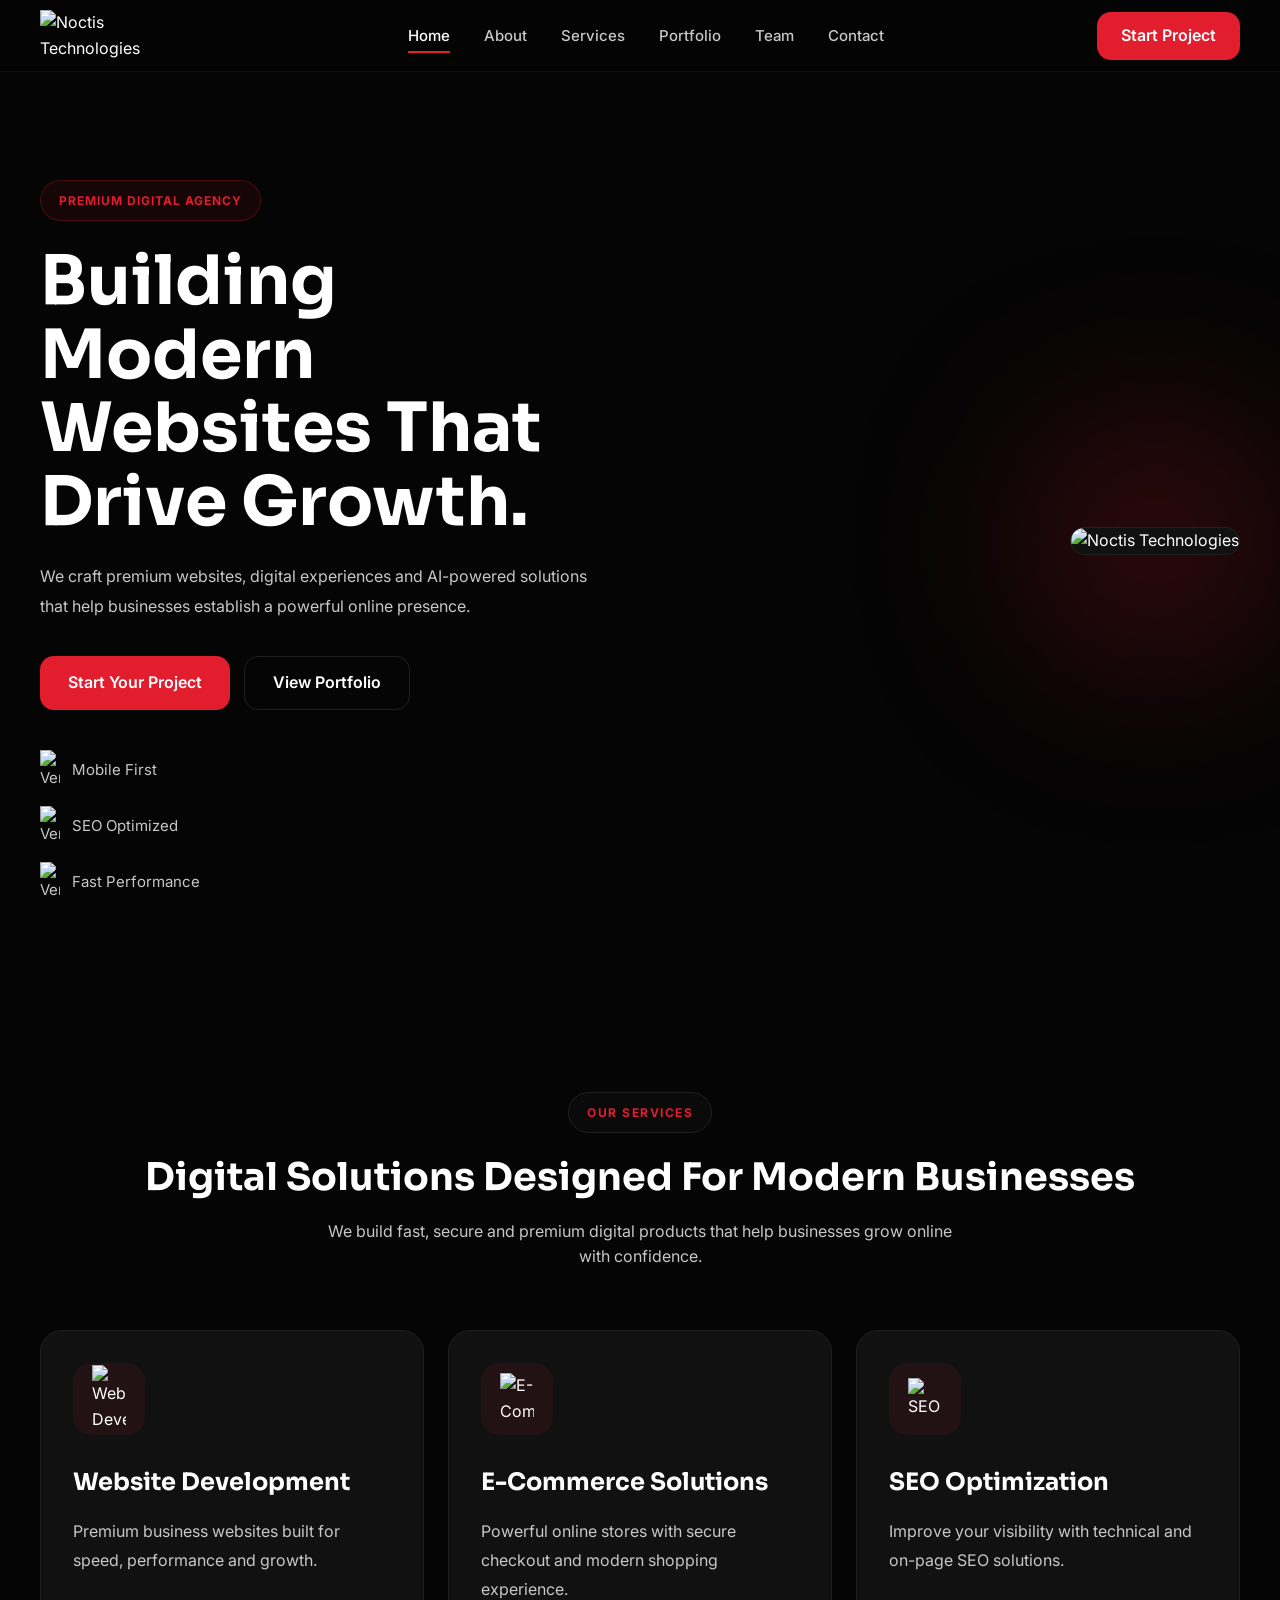
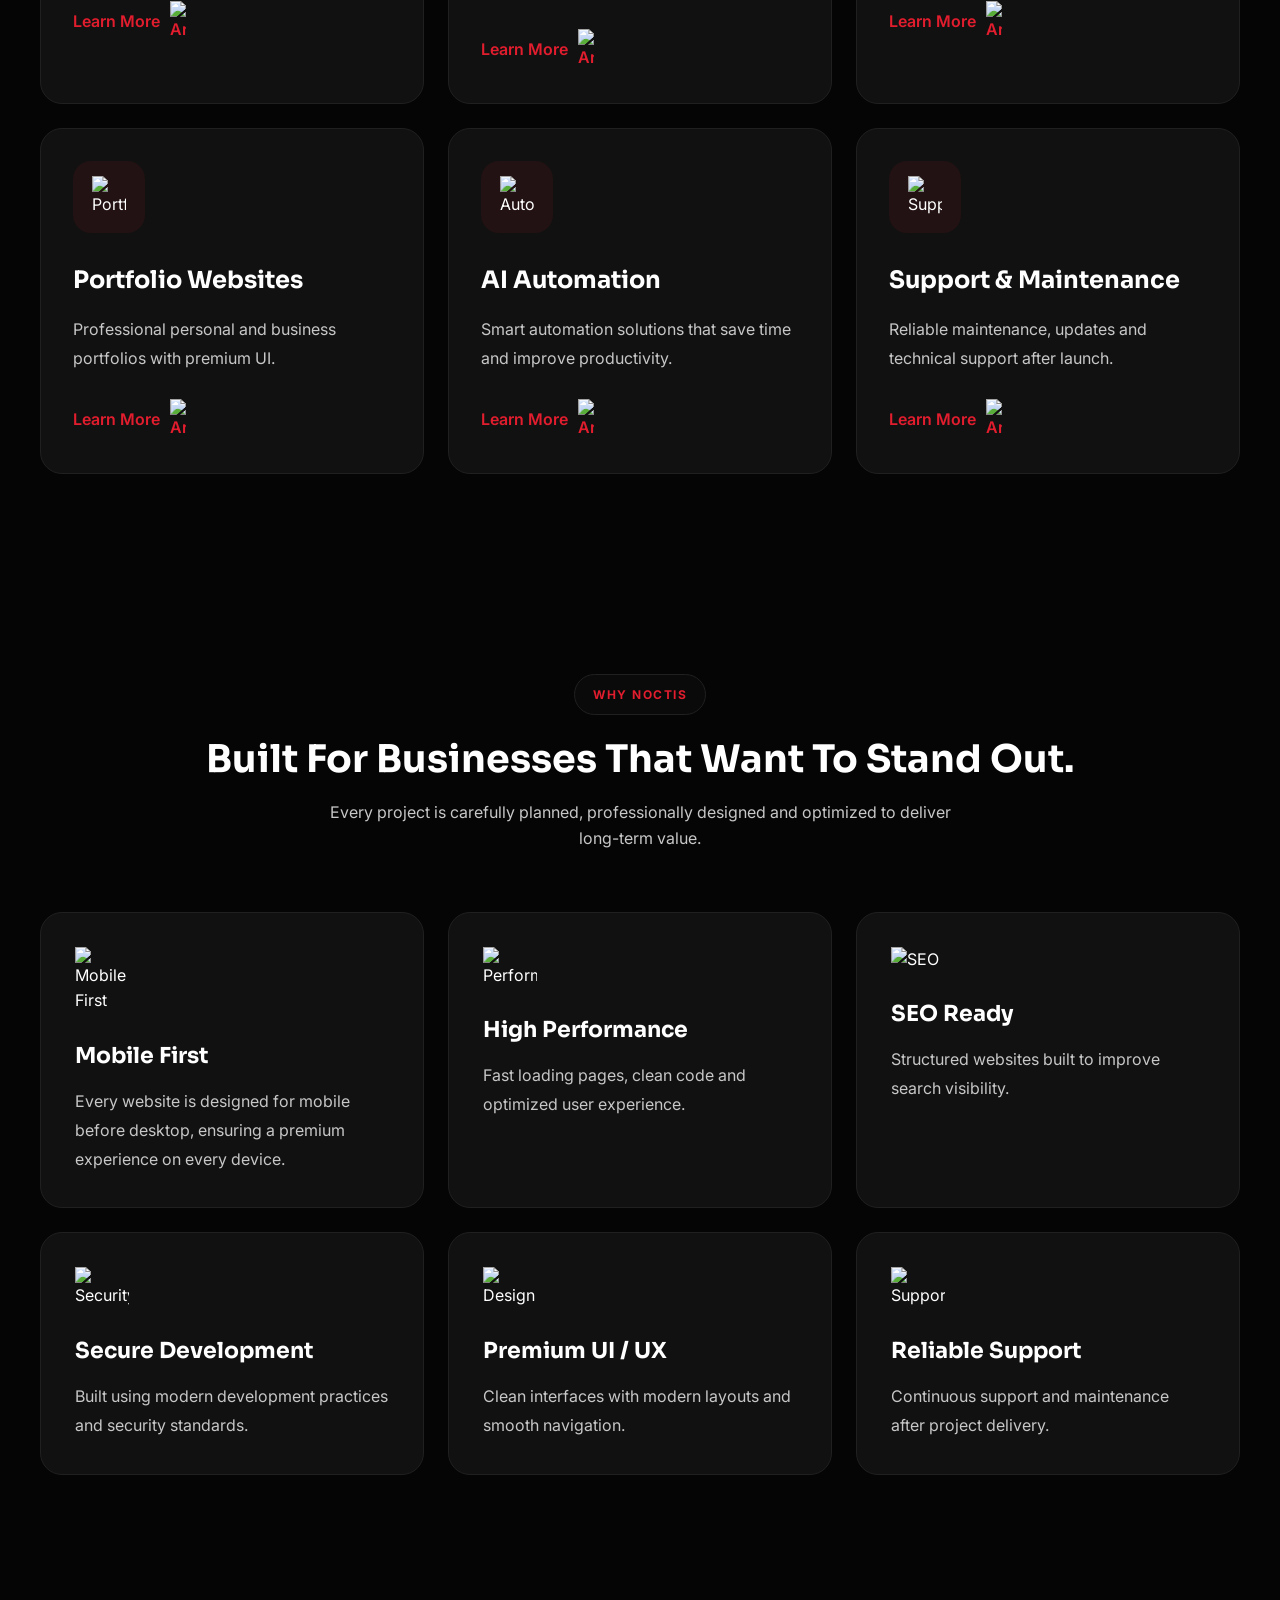
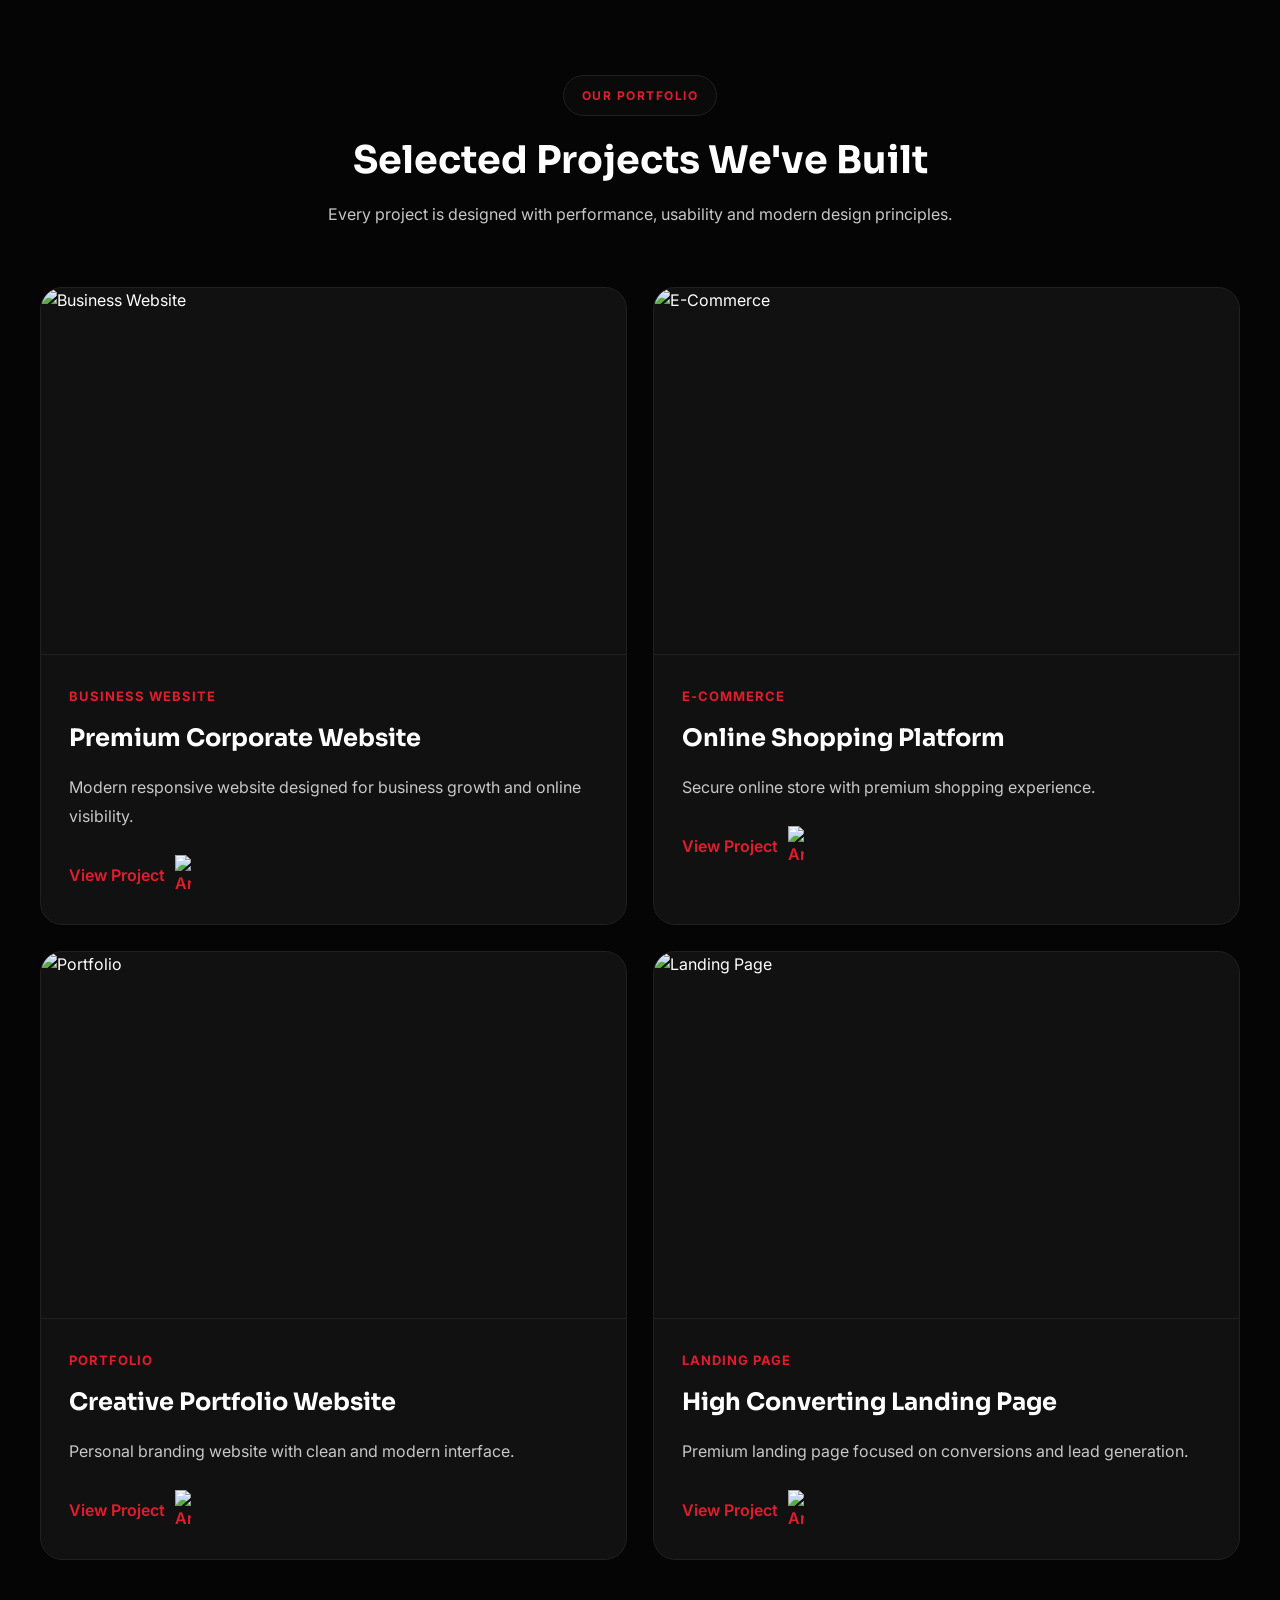
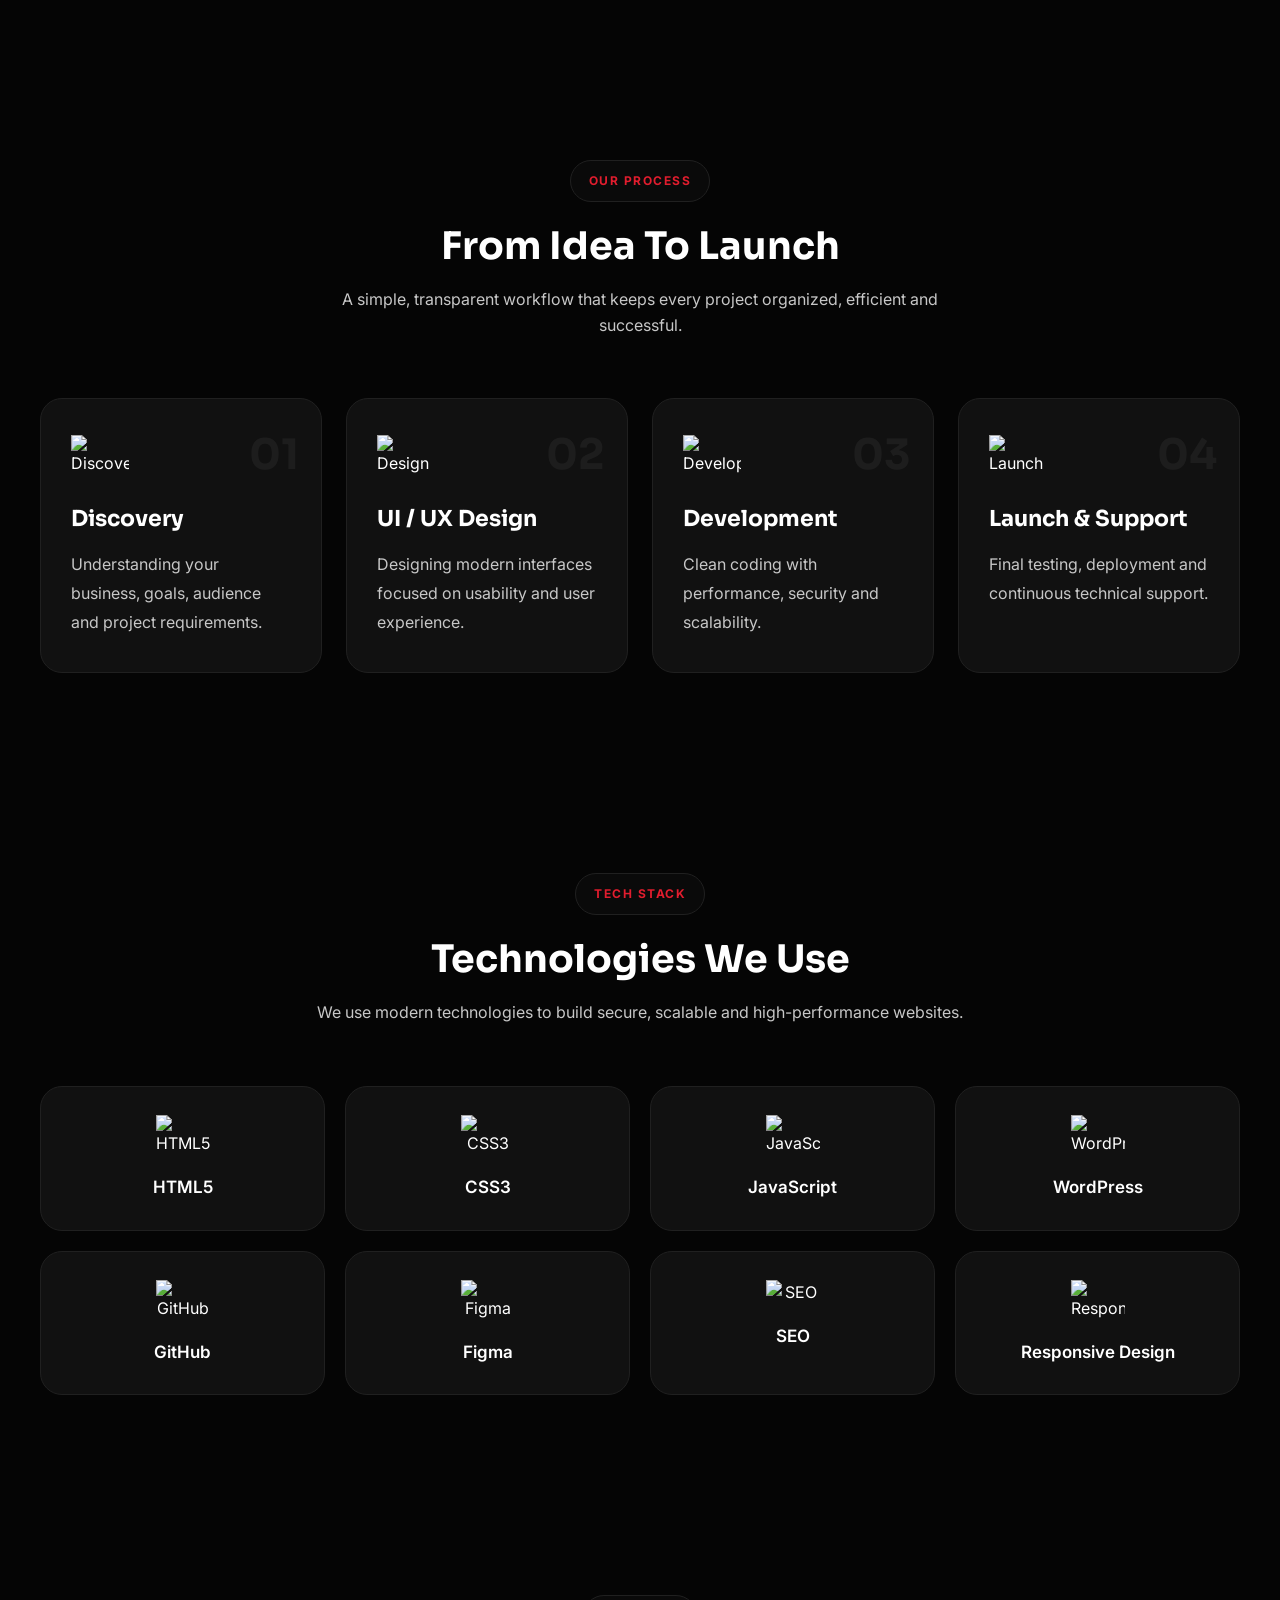
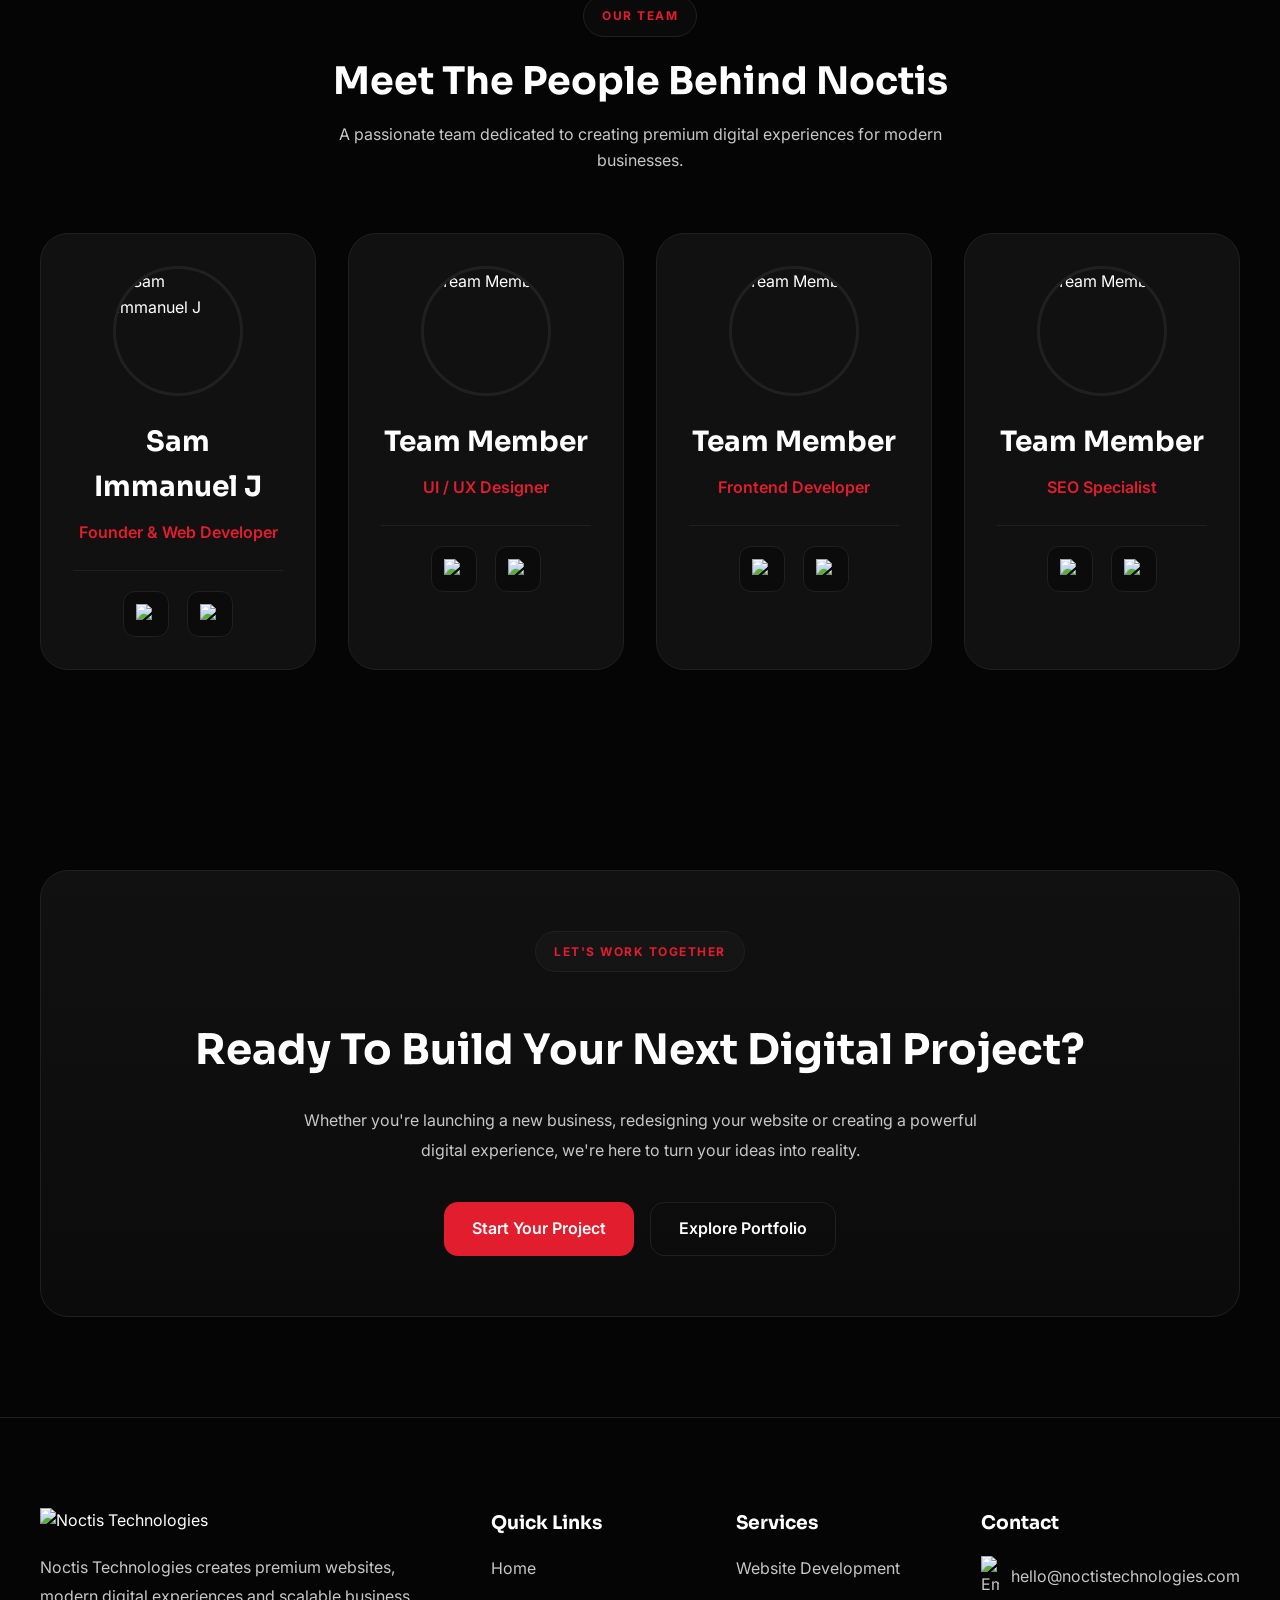
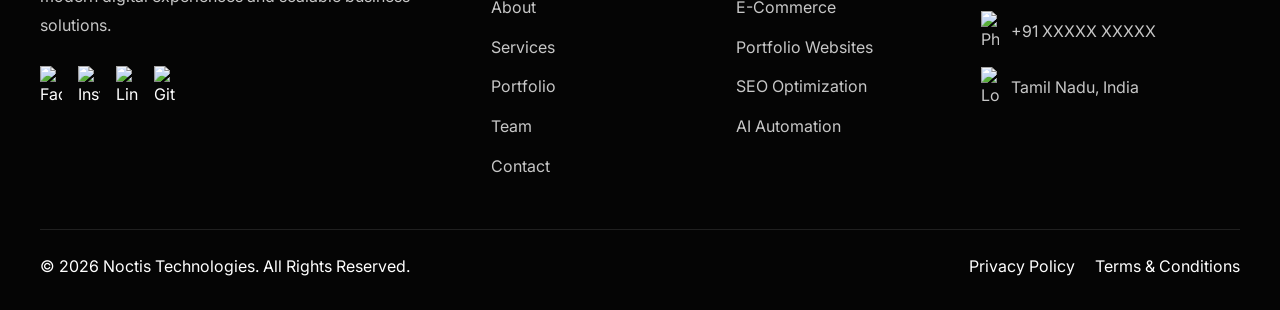
==== commit a24e3518: "Rename noctix-index.html to index.html" ====
--- a/index.html
+++ b/index.html
@@ -1,1223 +1,4036 @@
-<!-- ========================================================= -->
-<!-- FILE : index.html -->
-<!-- PART : 1A -->
-<!-- Noctis Technologies -->
-<!-- ========================================================= -->
-
 <!DOCTYPE html>
 <html lang="en">
 
 <head>
 
-<meta charset="UTF-8">
-
-<meta http-equiv="X-UA-Compatible" content="IE=edge">
-
-<meta name="viewport"
-      content="width=device-width, initial-scale=1.0">
-
-<title>Noctis Technologies | Premium Web Development</title>
-
-<meta name="description"
-      content="Premium Website Development Company">
-
-<meta name="keywords"
-      content="Noctis Technologies, Web Development, Website Design, Portfolio">
-
-<meta name="author"
-      content="Sam Immanuel J">
-
-<meta name="theme-color"
-      content="#090909">
-
-<!-- Favicon -->
-
-<link rel="icon"
-      href="favicon.svg">
-
-<!-- Google Fonts -->
-
-<link rel="preconnect"
-      href="https://fonts.googleapis.com">
-
-<link rel="preconnect"
-      href="https://fonts.gstatic.com"
-      crossorigin>
-
-<link href="https://fonts.googleapis.com/css2?family=Space+Grotesk:wght@400;500;700&family=Inter:wght@300;400;500;600;700;800&display=swap"
-      rel="stylesheet">
-
-<!-- Font Awesome -->
-
-<link rel="stylesheet"
-      href="https://cdnjs.cloudflare.com/ajax/libs/font-awesome/6.7.2/css/all.min.css">
-
-<!-- CSS -->
-
-<link rel="stylesheet"
-      href="style.css">
-
-<link rel="stylesheet"
-      href="animations.css">
-
-<link rel="stylesheet"
-      href="responsive.css">
+    <!--==========================================
+                BASIC
+    ===========================================-->
+
+    <meta charset="UTF-8">
+
+    <meta name="viewport"
+          content="width=device-width, initial-scale=1.0">
+
+    <meta http-equiv="X-UA-Compatible"
+          content="IE=edge">
+
+    <!--==========================================
+                SEO
+    ===========================================-->
+
+    <title>
+        Noctis Technologies | Premium Web Development & Digital Solutions
+    </title>
+
+    <meta name="description"
+          content="Noctis Technologies builds premium websites, digital solutions and AI-powered experiences for modern businesses.">
+
+    <meta name="keywords"
+          content="Noctis Technologies, Website Development, Web Design, SEO, AI Automation">
+
+    <meta name="author"
+          content="Sam Immanuel J">
+
+    <meta name="theme-color"
+          content="#050505">
+
+    <meta name="robots"
+          content="index,follow">
+
+    <!--==========================================
+                OPEN GRAPH
+    ===========================================-->
+
+    <meta property="og:type"
+          content="website">
+
+    <meta property="og:title"
+          content="Noctis Technologies">
+
+    <meta property="og:description"
+          content="Premium Digital Agency">
+
+    <meta property="og:image"
+          content="hero.webp">
+
+    <!--==========================================
+                FAVICON
+    ===========================================-->
+
+    <link rel="icon"
+          href="favicon.ico">
+
+    <!--==========================================
+                GOOGLE FONTS
+    ===========================================-->
+
+    <link rel="preconnect"
+          href="https://fonts.googleapis.com">
+
+    <link rel="preconnect"
+          href="https://fonts.gstatic.com"
+          crossorigin>
+
+    <link href="https://fonts.googleapis.com/css2?family=Inter:wght@300;400;500;600;700&family=Sora:wght@400;500;600;700;800&display=swap"
+          rel="stylesheet">
+
+    <!--==========================================
+                CSS
+    ===========================================-->
+
+    <link rel="stylesheet"
+          href="index.css">
 
 </head>
+<style>
+/*==================================================
+            NOCTIS TECHNOLOGIES
+            INDEX.CSS
+            VERSION 5.0
+==================================================*/
+
+
+
+/*==================================================
+            GOOGLE FONTS
+==================================================*/
+
+@import url('https://fonts.googleapis.com/css2?family=Inter:wght@300;400;500;600;700;800&family=Sora:wght@400;500;600;700;800&display=swap');
+
+
+
+/*==================================================
+            ROOT VARIABLES
+==================================================*/
+
+:root{
+
+    --primary:#E11D2E;
+
+    --primary-hover:#C51627;
+
+    --background:#050505;
+
+    --surface:#0B0B0B;
+
+    --card:#111111;
+
+    --border:#202020;
+
+    --white:#FFFFFF;
+
+    --text:#C7C7C7;
+
+    --muted:#7B7B7B;
+
+    --radius:22px;
+
+    --transition:.35s ease;
+
+    --shadow:0 20px 60px rgba(0,0,0,.35);
+
+}
+
+
+
+/*==================================================
+                RESET
+==================================================*/
+
+*{
+
+    margin:0;
+
+    padding:0;
+
+    box-sizing:border-box;
+
+}
+
+*::before,
+
+*::after{
+
+    box-sizing:border-box;
+
+}
+
+html{
+
+    scroll-behavior:smooth;
+
+    overflow-x:hidden;
+
+}
+
+body{
+
+    background:var(--background);
+
+    color:var(--white);
+
+    font-family:"Inter",sans-serif;
+
+    overflow-x:hidden;
+
+    line-height:1.6;
+
+}
+
+
+
+/*==================================================
+            GLOBAL
+==================================================*/
+
+img{
+
+    display:block;
+
+    max-width:100%;
+
+    height:auto;
+
+}
+
+svg{
+
+    display:block;
+
+}
+
+a{
+
+    color:inherit;
+
+    text-decoration:none;
+
+}
+
+button{
+
+    border:none;
+
+    background:none;
+
+    cursor:pointer;
+
+    font:inherit;
+
+}
+
+ul{
+
+    list-style:none;
+
+}
+
+section{
+
+    position:relative;
+
+    padding:90px 0;
+
+}
+
+
+
+/*==================================================
+            SELECTION
+==================================================*/
+
+::selection{
+
+    background:var(--primary);
+
+    color:#fff;
+
+}
+
+
+
+/*==================================================
+            SCROLLBAR
+==================================================*/
+
+::-webkit-scrollbar{
+
+    width:8px;
+
+}
+
+::-webkit-scrollbar-track{
+
+    background:#090909;
+
+}
+
+::-webkit-scrollbar-thumb{
+
+    background:#2B2B2B;
+
+    border-radius:50px;
+
+}
+
+::-webkit-scrollbar-thumb:hover{
+
+    background:var(--primary);
+
+}
+
+
+
+/*==================================================
+            CONTAINER
+==================================================*/
+
+.container{
+
+    width:min(1200px,calc(100% - 32px));
+
+    margin-inline:auto;
+
+}
+
+
+
+/*==================================================
+            COMMON COMPONENTS
+==================================================*/
+
+.section-header{
+
+    text-align:center;
+
+    margin-bottom:60px;
+
+}
+
+.section-badge{
+
+    display:inline-flex;
+
+    align-items:center;
+
+    justify-content:center;
+
+    padding:10px 18px;
+
+    border:1px solid var(--border);
+
+    border-radius:100px;
+
+    background:rgba(255,255,255,.02);
+
+    color:var(--primary);
+
+    font-size:12px;
+
+    font-weight:700;
+
+    letter-spacing:1.5px;
+
+    text-transform:uppercase;
+
+    margin-bottom:22px;
+
+}
+
+.section-header h2{
+
+    font-family:"Sora",sans-serif;
+
+    font-size:38px;
+
+    font-weight:700;
+
+    line-height:1.2;
+
+    margin-bottom:18px;
+
+}
+
+.section-header p{
+
+    max-width:650px;
+
+    margin:auto;
+
+    color:var(--text);
+
+    font-size:16px;
+
+}
+
+
+
+/*==================================================
+                BUTTONS
+==================================================*/
+
+.btn-primary,
+
+.btn-secondary{
+
+    display:inline-flex;
+
+    align-items:center;
+
+    justify-content:center;
+
+    gap:10px;
+
+    height:54px;
+
+    padding:0 28px;
+
+    border-radius:14px;
+
+    font-weight:600;
+
+    transition:var(--transition);
+
+}
+
+.btn-primary{
+
+    background:var(--primary);
+
+    color:#fff;
+
+}
+
+.btn-primary:hover{
+
+    background:var(--primary-hover);
+
+    transform:translateY(-3px);
+
+}
+
+.btn-secondary{
+
+    border:1px solid var(--border);
+
+    color:#fff;
+
+}
+
+.btn-secondary:hover{
+
+    border-color:var(--primary);
+
+    color:var(--primary);
+
+}
+
+
+
+/*==================================================
+            PREMIUM CARD
+==================================================*/
+
+.service-card,
+
+.why-card,
+
+.portfolio-card,
+
+.process-card,
+
+.tech-card,
+
+.team-card,
+
+.faq-item{
+
+    background:var(--card);
+
+    border:1px solid var(--border);
+
+    border-radius:var(--radius);
+
+    transition:var(--transition);
+
+}
+
+.service-card:hover,
+
+.why-card:hover,
+
+.portfolio-card:hover,
+
+.process-card:hover,
+
+.tech-card:hover,
+
+.team-card:hover{
+
+    transform:translateY(-8px);
+
+    border-color:var(--primary);
+
+    box-shadow:var(--shadow);
+
+}
+/*==================================================
+                HEADER
+==================================================*/
+
+.header{
+
+    position:fixed;
+
+    top:0;
+
+    left:0;
+
+    width:100%;
+
+    height:72px;
+
+    z-index:1000;
+
+    background:rgba(5,5,5,.88);
+
+    backdrop-filter:blur(18px);
+
+    border-bottom:1px solid rgba(255,255,255,.04);
+
+}
+
+.navbar{
+
+    height:72px;
+
+    display:flex;
+
+    align-items:center;
+
+    justify-content:space-between;
+
+}
+
+
+
+/*==================================================
+                LOGO
+==================================================*/
+
+.logo img{
+
+    width:155px;
+
+}
+
+
+
+/*==================================================
+            DESKTOP MENU
+==================================================*/
+
+.nav-menu{
+
+    display:none;
+
+}
+
+.nav-menu a{
+
+    position:relative;
+
+    color:var(--text);
+
+    font-size:15px;
+
+    font-weight:500;
+
+    transition:var(--transition);
+
+}
+
+.nav-menu a:hover,
+
+.nav-menu a.active{
+
+    color:var(--white);
+
+}
+
+.nav-menu a::after{
+
+    content:"";
+
+    position:absolute;
+
+    left:0;
+
+    bottom:-8px;
+
+    width:0;
+
+    height:2px;
+
+    background:var(--primary);
+
+    transition:.35s;
+
+}
+
+.nav-menu a:hover::after,
+
+.nav-menu a.active::after{
+
+    width:100%;
+
+}
+
+
+
+/*==================================================
+            NAV RIGHT
+==================================================*/
+
+.nav-right{
+
+    display:flex;
+
+    align-items:center;
+
+    gap:14px;
+
+}
+
+.nav-btn{
+
+    display:none;
+
+}
+
+
+
+/*==================================================
+            MENU BUTTON
+==================================================*/
+
+.menu-btn{
+
+    width:46px;
+
+    height:46px;
+
+    display:grid;
+
+    place-items:center;
+
+    border-radius:12px;
+
+    border:1px solid var(--border);
+
+    background:var(--card);
+
+}
+
+.menu-btn img{
+
+    width:22px;
+
+}
+
+
+
+/*==================================================
+            MOBILE MENU
+==================================================*/
+
+.mobile-menu{
+
+    position:fixed;
+
+    top:0;
+
+    right:-100%;
+
+    width:290px;
+
+    height:100vh;
+
+    padding:28px;
+
+    display:flex;
+
+    flex-direction:column;
+
+    gap:24px;
+
+    background:#080808;
+
+    border-left:1px solid var(--border);
+
+    transition:.4s ease;
+
+    z-index:1200;
+
+}
+
+.mobile-menu.active{
+
+    right:0;
+
+}
+
+.close-btn{
+
+    width:46px;
+
+    height:46px;
+
+    margin-left:auto;
+
+}
+
+.close-btn img{
+
+    width:20px;
+
+}
+
+.mobile-menu a{
+
+    color:var(--white);
+
+    font-size:17px;
+
+    font-weight:500;
+
+}
+
+.mobile-btn{
+
+    margin-top:16px;
+
+}
+
+
+
+/*==================================================
+                HERO
+==================================================*/
+
+.hero{
+
+    padding-top:140px;
+
+    padding-bottom:90px;
+
+}
+
+.hero-grid{
+
+    display:grid;
+
+    gap:50px;
+
+}
+
+.hero-content{
+
+    display:flex;
+
+    flex-direction:column;
+
+}
+
+.hero-badge{
+
+    display:inline-flex;
+
+    width:max-content;
+
+    padding:10px 18px;
+
+    border-radius:999px;
+
+    background:rgba(225,29,46,.08);
+
+    border:1px solid rgba(225,29,46,.25);
+
+    color:var(--primary);
+
+    font-size:12px;
+
+    font-weight:700;
+
+    letter-spacing:1px;
+
+    margin-bottom:24px;
+
+}
+
+.hero-content h1{
+
+    font-family:"Sora",sans-serif;
+
+    font-size:44px;
+
+    line-height:1.08;
+
+    margin-bottom:22px;
+
+}
+
+.hero-content p{
+
+    color:var(--text);
+
+    font-size:16px;
+
+    line-height:1.9;
+
+    margin-bottom:34px;
+
+}
+
+
+
+/*==================================================
+            HERO BUTTONS
+==================================================*/
+
+.hero-buttons{
+
+    display:flex;
+
+    flex-direction:column;
+
+    gap:14px;
+
+}
+
+
+
+/*==================================================
+            TRUST ITEMS
+==================================================*/
+
+.hero-trust{
+
+    display:grid;
+
+    gap:16px;
+
+    margin-top:40px;
+
+}
+
+.trust-item{
+
+    display:flex;
+
+    align-items:center;
+
+    gap:12px;
+
+    color:var(--text);
+
+    font-size:15px;
+
+}
+
+.trust-item img{
+
+    width:20px;
+
+}
+
+
+
+/*==================================================
+            HERO IMAGE
+==================================================*/
+
+.hero-image{
+
+    position:relative;
+
+}
+
+.hero-image-box{
+
+    overflow:hidden;
+
+    border-radius:28px;
+
+    background:#111;
+
+    border:1px solid var(--border);
+
+}
+
+.hero-image-box img{
+
+    width:100%;
+
+    display:block;
+
+}
+
+
+
+/*==================================================
+            RED GLOW
+==================================================*/
+
+.hero-image::before{
+
+    content:"";
+
+    position:absolute;
+
+    width:260px;
+
+    height:260px;
+
+    background:rgba(225,29,46,.22);
+
+    border-radius:50%;
+
+    filter:blur(90px);
+
+    top:50%;
+
+    left:50%;
+
+    transform:translate(-50%,-50%);
+
+    z-index:-1;
+
+}
+/*==================================================
+            RESPONSIVE NAVIGATION
+==================================================*/
+
+@media(min-width:992px){
+
+    .menu-btn{
+
+        display:none;
+
+    }
+
+    .nav-btn{
+
+        display:inline-flex;
+
+        align-items:center;
+
+        justify-content:center;
+
+        height:48px;
+
+        padding:0 24px;
+
+        border-radius:14px;
+
+        background:var(--primary);
+
+        color:#fff;
+
+        font-weight:600;
+
+        transition:var(--transition);
+
+    }
+
+    .nav-btn:hover{
+
+        background:var(--primary-hover);
+
+    }
+
+    .nav-menu{
+
+        display:flex;
+
+        align-items:center;
+
+        gap:34px;
+
+    }
+
+}
+
+
+
+/*==================================================
+            HERO RESPONSIVE
+==================================================*/
+
+@media(min-width:992px){
+
+    .hero{
+
+        padding-top:180px;
+
+    }
+
+    .hero-grid{
+
+        grid-template-columns:1fr 1fr;
+
+        align-items:center;
+
+        gap:80px;
+
+    }
+
+    .hero-content h1{
+
+        font-size:68px;
+
+    }
+
+    .hero-buttons{
+
+        flex-direction:row;
+
+    }
+
+    .hero-image{
+
+        justify-self:end;
+
+    }
+
+}
+
+/*==========================================
+        WEBSITE ANALYTICS
+==========================================*/
+
+.analytics{
+
+    padding:100px 0;
+
+}
+
+.analytics-card{
+
+    background:#111111;
+
+    border:1px solid #202020;
+
+    border-radius:24px;
+
+    overflow:hidden;
+
+}
+
+.analytics-top{
+
+    display:flex;
+
+    justify-content:space-between;
+
+    align-items:center;
+
+    padding:18px 22px;
+
+    border-bottom:1px solid #202020;
+
+}
+
+.browser-dots{
+
+    display:flex;
+
+    gap:8px;
+
+}
+
+.browser-dots span{
+
+    width:12px;
+
+    height:12px;
+
+    border-radius:50%;
+
+}
+
+.red{
+
+    background:#ff5f57;
+
+}
+
+.yellow{
+
+    background:#febc2e;
+
+}
+
+.green{
+
+    background:#28c840;
+
+}
+
+.live-status{
+
+    display:flex;
+
+    align-items:center;
+
+    gap:8px;
+
+    font-size:14px;
+
+    font-weight:600;
+
+}
+
+.live-dot{
+
+    width:8px;
+
+    height:8px;
+
+    border-radius:50%;
+
+    background:#00ff66;
+
+    animation:pulse 1.5s infinite;
+
+}
+
+.analytics-body{
+
+    padding:28px;
+
+}
+
+.analytics-body h3{
+
+    font-family:"Sora",sans-serif;
+
+    margin-bottom:12px;
+
+}
+
+.analytics-label{
+
+    color:#9a9a9a;
+
+}
+
+.analytics-body h2{
+
+    font-family:"Sora",sans-serif;
+
+    font-size:56px;
+
+    margin:12px 0 28px;
+
+}
+
+.analytics-grid{
+
+    display:grid;
+
+    grid-template-columns:repeat(2,1fr);
+
+    gap:16px;
+
+}
+
+.analytics-box{
+
+    background:#0b0b0b;
+
+    border:1px solid #202020;
+
+    border-radius:16px;
+
+    padding:20px;
+
+}
+
+.analytics-box span{
+
+    color:#9a9a9a;
+
+    font-size:14px;
+
+}
+
+.analytics-box h4{
+
+    margin-top:12px;
+
+    font-size:30px;
+
+    color:#E11D2E;
+
+    font-family:"Sora",sans-serif;
+
+}
+
+.analytics-chart{
+
+    display:flex;
+
+    align-items:flex-end;
+
+    gap:8px;
+
+    height:90px;
+
+    margin:32px 0;
+
+}
+
+.analytics-chart span{
+
+    flex:1;
+
+    border-radius:20px 20px 0 0;
+
+    background:#E11D2E;
+
+}
+
+.analytics-chart span:nth-child(1){height:20%;}
+.analytics-chart span:nth-child(2){height:45%;}
+.analytics-chart span:nth-child(3){height:70%;}
+.analytics-chart span:nth-child(4){height:35%;}
+.analytics-chart span:nth-child(5){height:90%;}
+.analytics-chart span:nth-child(6){height:60%;}
+.analytics-chart span:nth-child(7){height:30%;}
+.analytics-chart span:nth-child(8){height:75%;}
+.analytics-chart span:nth-child(9){height:55%;}
+.analytics-chart span:nth-child(10){height:95%;}
+.analytics-chart span:nth-child(11){height:45%;}
+.analytics-chart span:nth-child(12){height:65%;}
+
+.analytics-footer{
+
+    display:flex;
+
+    justify-content:space-between;
+
+    color:#9a9a9a;
+
+    font-size:14px;
+
+    border-top:1px solid #202020;
+
+    padding-top:18px;
+
+}
+
+@keyframes pulse{
+
+    0%,100%{
+
+        opacity:1;
+
+    }
+
+    50%{
+
+        opacity:.35;
+
+    }
+
+}
+
+@media(min-width:768px){
+
+    .analytics-grid{
+
+        grid-template-columns:repeat(4,1fr);
+
+    }
+
+}
+
+
+/*==================================================
+                SERVICES
+==================================================*/
+
+.services{
+
+    padding:100px 0;
+
+}
+
+.services-grid{
+
+    display:grid;
+
+    gap:24px;
+
+}
+
+.service-card{
+
+    padding:32px;
+
+}
+
+.service-icon{
+
+    width:72px;
+
+    height:72px;
+
+    display:flex;
+
+    align-items:center;
+
+    justify-content:center;
+
+    border-radius:18px;
+
+    background:rgba(225,29,46,.08);
+
+    margin-bottom:28px;
+
+}
+
+.service-icon img{
+
+    width:34px;
+
+}
+
+.service-card h3{
+
+    font-family:"Sora",sans-serif;
+
+    font-size:24px;
+
+    margin-bottom:16px;
+
+}
+
+.service-card p{
+
+    color:var(--text);
+
+    line-height:1.8;
+
+    margin-bottom:26px;
+
+}
+
+.service-card a{
+
+    display:inline-flex;
+
+    align-items:center;
+
+    gap:10px;
+
+    color:var(--primary);
+
+    font-weight:600;
+
+}
+
+.service-card a img{
+
+    width:16px;
+
+    transition:.35s;
+
+}
+
+.service-card:hover a img{
+
+    transform:translateX(6px);
+
+}
+
+
+
+/*==================================================
+            WHY NOCTIS
+==================================================*/
+
+.why-noctis{
+
+    padding:100px 0;
+
+}
+
+.why-grid{
+
+    display:grid;
+
+    gap:24px;
+
+}
+
+.why-card{
+
+    padding:34px;
+
+}
+
+.why-card img{
+
+    width:54px;
+
+    margin-bottom:24px;
+
+}
+
+.why-card h3{
+
+    font-family:"Sora",sans-serif;
+
+    font-size:22px;
+
+    margin-bottom:14px;
+
+}
+
+.why-card p{
+
+    color:var(--text);
+
+    line-height:1.8;
+
+}
+
+
+
+/*==================================================
+            RESPONSIVE GRIDS
+==================================================*/
+
+@media(min-width:768px){
+
+    .services-grid{
+
+        grid-template-columns:repeat(2,1fr);
+
+    }
+
+    .why-grid{
+
+        grid-template-columns:repeat(2,1fr);
+
+    }
+
+}
+
+@media(min-width:1200px){
+
+    .services-grid{
+
+        grid-template-columns:repeat(3,1fr);
+
+    }
+
+    .why-grid{
+
+        grid-template-columns:repeat(3,1fr);
+
+    }
+
+}
+/*==================================================
+                    PORTFOLIO
+==================================================*/
+
+.portfolio{
+
+    padding:100px 0;
+
+}
+
+.portfolio-grid{
+
+    display:grid;
+
+    gap:26px;
+
+}
+
+.portfolio-card{
+
+    overflow:hidden;
+
+}
+
+.portfolio-image{
+
+    overflow:hidden;
+
+    border-bottom:1px solid var(--border);
+
+}
+
+.portfolio-image img{
+
+    width:100%;
+
+    aspect-ratio:16/10;
+
+    object-fit:cover;
+
+    transition:.45s ease;
+
+}
+
+.portfolio-card:hover .portfolio-image img{
+
+    transform:scale(1.06);
+
+}
+
+.portfolio-content{
+
+    padding:28px;
+
+}
+
+.portfolio-content span{
+
+    display:inline-block;
+
+    margin-bottom:12px;
+
+    color:var(--primary);
+
+    font-size:13px;
+
+    font-weight:700;
+
+    text-transform:uppercase;
+
+    letter-spacing:1px;
+
+}
+
+.portfolio-content h3{
+
+    font-family:"Sora",sans-serif;
+
+    font-size:24px;
+
+    margin-bottom:16px;
+
+}
+
+.portfolio-content p{
+
+    color:var(--text);
+
+    line-height:1.8;
+
+    margin-bottom:24px;
+
+}
+
+.portfolio-content a{
+
+    display:inline-flex;
+
+    align-items:center;
+
+    gap:10px;
+
+    color:var(--primary);
+
+    font-weight:600;
+
+}
+
+.portfolio-content a img{
+
+    width:16px;
+
+    transition:.35s;
+
+}
+
+.portfolio-card:hover a img{
+
+    transform:translateX(6px);
+
+}
+
+
+
+/*==================================================
+                WORK PROCESS
+==================================================*/
+
+.process{
+
+    padding:100px 0;
+
+}
+
+.process-grid{
+
+    display:grid;
+
+    gap:24px;
+
+}
+
+.process-card{
+
+    position:relative;
+
+    padding:36px 30px;
+
+}
+
+.process-number{
+
+    position:absolute;
+
+    top:22px;
+
+    right:22px;
+
+    font-family:"Sora",sans-serif;
+
+    font-size:42px;
+
+    font-weight:700;
+
+    color:rgba(255,255,255,.05);
+
+}
+
+.process-card img{
+
+    width:58px;
+
+    margin-bottom:24px;
+
+}
+
+.process-card h3{
+
+    font-family:"Sora",sans-serif;
+
+    font-size:22px;
+
+    margin-bottom:14px;
+
+}
+
+.process-card p{
+
+    color:var(--text);
+
+    line-height:1.8;
+
+}
+
+
+
+/*==================================================
+                TECH STACK
+==================================================*/
+
+.tech-stack{
+
+    padding:100px 0;
+
+}
+
+.tech-grid{
+
+    display:grid;
+
+    grid-template-columns:repeat(2,1fr);
+
+    gap:20px;
+
+}
+
+.tech-card{
+
+    padding:28px 18px;
+
+    text-align:center;
+
+}
+
+.tech-card img{
+
+    width:54px;
+
+    margin:0 auto 18px;
+
+}
+
+.tech-card h3{
+
+    font-size:17px;
+
+    font-weight:600;
+
+}
+
+
+
+/*==================================================
+                RESPONSIVE
+==================================================*/
+
+@media(min-width:768px){
+
+    .portfolio-grid{
+
+        grid-template-columns:repeat(2,1fr);
+
+    }
+
+    .process-grid{
+
+        grid-template-columns:repeat(2,1fr);
+
+    }
+
+    .tech-grid{
+
+        grid-template-columns:repeat(4,1fr);
+
+    }
+
+}
+
+@media(min-width:1200px){
+
+    .portfolio-grid{
+
+        grid-template-columns:repeat(2,1fr);
+
+    }
+
+    .process-grid{
+
+        grid-template-columns:repeat(4,1fr);
+
+    }
+
+}
+
+
+/*==================================================
+                    FAQ
+==================================================*/
+
+.faq{
+
+    padding:100px 0;
+
+}
+
+.faq-container{
+
+    display:flex;
+
+    flex-direction:column;
+
+    gap:18px;
+
+}
+
+.faq-item{
+
+    overflow:hidden;
+
+}
+
+.faq-question{
+
+    width:100%;
+
+    display:flex;
+
+    justify-content:space-between;
+
+    align-items:center;
+
+    padding:24px;
+
+    color:#fff;
+
+}
+
+.faq-question span{
+
+    font-size:17px;
+
+    font-weight:600;
+
+    text-align:left;
+
+}
+
+.faq-question img{
+
+    width:20px;
+
+}
+
+.faq-answer{
+
+    display:none;
+
+    padding:0 24px 24px;
+
+}
+
+.faq-answer p{
+
+    color:var(--text);
+
+    line-height:1.8;
+
+}
+
+
+
+/*==================================================
+                    CTA
+==================================================*/
+
+.cta{
+
+    padding:100px 0;
+
+}
+
+.cta-box{
+
+    padding:60px 30px;
+
+    background:linear-gradient(180deg,#111,#0B0B0B);
+
+    border:1px solid var(--border);
+
+    border-radius:28px;
+
+    text-align:center;
+
+}
+
+.cta-box h2{
+
+    font-family:"Sora",sans-serif;
+
+    font-size:42px;
+
+    margin:22px 0;
+
+}
+
+.cta-box p{
+
+    max-width:700px;
+
+    margin:auto;
+
+    color:var(--text);
+
+    line-height:1.9;
+
+}
+
+.cta-buttons{
+
+    display:flex;
+
+    flex-direction:column;
+
+    gap:16px;
+
+    margin-top:36px;
+
+}
+
+
+
+/*==================================================
+                    FOOTER
+==================================================*/
+
+.footer{
+
+    padding:90px 0 30px;
+
+    border-top:1px solid var(--border);
+
+}
+
+.footer-grid{
+
+    display:grid;
+
+    gap:40px;
+
+}
+
+.footer-logo img{
+
+    width:170px;
+
+    margin-bottom:20px;
+
+}
+
+.footer-about p{
+
+    color:var(--text);
+
+    line-height:1.8;
+
+}
+
+.footer-social{
+
+    display:flex;
+
+    gap:16px;
+
+    margin-top:26px;
+
+}
+
+.footer-social img{
+
+    width:22px;
+
+}
+
+.footer-links h3,
+
+.footer-contact h3{
+
+    margin-bottom:18px;
+
+    font-family:"Sora",sans-serif;
+
+}
+
+.footer-links ul,
+
+.footer-contact ul{
+
+    display:flex;
+
+    flex-direction:column;
+
+    gap:14px;
+
+}
+
+.footer-links a,
+
+.footer-contact li{
+
+    color:var(--text);
+
+}
+
+.footer-contact li{
+
+    display:flex;
+
+    align-items:center;
+
+    gap:12px;
+
+}
+
+.footer-contact img{
+
+    width:18px;
+
+}
+
+.footer-bottom{
+
+    margin-top:50px;
+
+    padding-top:24px;
+
+    border-top:1px solid var(--border);
+
+    display:flex;
+
+    flex-direction:column;
+
+    gap:14px;
+
+    text-align:center;
+
+}
+
+.footer-bottom-links{
+
+    display:flex;
+
+    justify-content:center;
+
+    gap:20px;
+
+}
+
+
+
+/*==================================================
+                RESPONSIVE
+==================================================*/
+
+@media(min-width:768px){
+
+    .team-grid{
+
+        grid-template-columns:repeat(2,1fr);
+
+    }
+
+    .cta-buttons{
+
+        flex-direction:row;
+
+        justify-content:center;
+
+    }
+
+    .footer-grid{
+
+        grid-template-columns:2fr 1fr 1fr 1.2fr;
+
+    }
+
+    .footer-bottom{
+
+        flex-direction:row;
+
+        justify-content:space-between;
+
+        align-items:center;
+
+    }
+
+}
+
+@media(min-width:1200px){
+
+    .team-grid{
+
+        grid-template-columns:repeat(4,1fr);
+
+    }
+
+}
+/*==================================================
+                    TEAM
+==================================================*/
+
+.team{
+
+    padding:100px 0;
+
+}
+
+.team-grid{
+
+    display:grid;
+
+    grid-template-columns:1fr;
+
+    gap:30px;
+
+}
+
+.team-card{
+
+    background:var(--card);
+
+    border:1px solid var(--border);
+
+    border-radius:28px;
+
+    padding:32px;
+
+    overflow:hidden;
+
+    transition:all .35s ease;
+
+}
+
+.team-card:hover{
+
+    border-color:var(--primary);
+
+    transform:translateY(-6px);
+
+    box-shadow:0 20px 60px rgba(225,29,46,.12);
+
+}
+
+.team-image{
+
+    width:130px;
+
+    height:130px;
+
+    margin:0 auto 24px;
+
+    border-radius:50%;
+
+    overflow:hidden;
+
+    border:3px solid var(--border);
+
+    transition:.35s;
+
+}
+
+.team-card:hover .team-image{
+
+    border-color:var(--primary);
+
+}
+
+.team-image img{
+
+    width:100%;
+
+    height:100%;
+
+    object-fit:cover;
+
+    display:block;
+
+    transition:.35s;
+
+}
+
+.team-card:hover .team-image img{
+
+    transform:scale(1.08);
+
+}
+
+.team-card h3{
+
+    font-family:"Sora",sans-serif;
+
+    font-size:28px;
+
+    font-weight:700;
+
+    text-align:center;
+
+    margin-bottom:10px;
+
+}
+
+.team-card span{
+
+    display:block;
+
+    text-align:center;
+
+    color:var(--primary);
+
+    font-size:16px;
+
+    font-weight:600;
+
+    margin-bottom:24px;
+
+}
+
+.team-social{
+
+    display:flex;
+
+    justify-content:center;
+
+    align-items:center;
+
+    gap:18px;
+
+    padding-top:20px;
+
+    border-top:1px solid var(--border);
+
+}
+
+.team-social a{
+
+    width:46px;
+
+    height:46px;
+
+    display:flex;
+
+    align-items:center;
+
+    justify-content:center;
+
+    border-radius:12px;
+
+    background:#0b0b0b;
+
+    border:1px solid var(--border);
+
+    transition:.35s;
+
+}
+
+.team-social a:hover{
+
+    border-color:var(--primary);
+
+    background:rgba(225,29,46,.08);
+
+}
+
+.team-social img{
+
+    width:20px;
+
+    height:20px;
+
+}
+
+
+
+/*==================================================
+            TEAM RESPONSIVE
+==================================================*/
+
+@media(min-width:768px){
+
+    .team-grid{
+
+        grid-template-columns:repeat(2,1fr);
+
+        gap:30px;
+
+    }
+
+}
+
+@media(min-width:1200px){
+
+    .team-grid{
+
+        grid-template-columns:repeat(4,1fr);
+
+        gap:32px;
+
+    }
+
+}
+
+</style>
 
 <body>
 
-<!-- ========================= -->
-<!-- HEADER START -->
-<!-- ========================= -->
-
-<header>
-
-<nav class="navbar">
-
-<a href="index.html"
-class="logo">
-
-<img src="assets/images/logo.png"
-alt="Noctis Technologies Logo">
-
-</a>
-
-<ul class="nav-links">
-
-<li>
-<a class="active"
-href="index.html">
-Home
-</a>
-</li>
-
-<li>
-<a href="services.html">
-Services
-</a>
-</li>
-
-<li>
-<a href="portfolio.html">
-Portfolio
-</a>
-</li>
-
-<li>
-<a href="about.html">
-About
-</a>
-</li>
-
-<li>
-<a href="blog.html">
-Blog
-</a>
-</li>
-
-<li>
-<a href="contact.html">
-Contact
-</a>
-</li>
-
-</ul>
-
-<div class="nav-actions">
-
-<a href="contact.html"
-class="quote-btn">
-
-Get a Quote
-
-<i class="fa-solid fa-arrow-right"></i>
-
-</a>
-
-<button class="theme-btn">
-
-<i class="fa-solid fa-sun"></i>
-
-</button>
+<!--==========================================
+                HEADER
+===========================================-->
+
+<header class="header">
+
+    <div class="container">
+
+        <nav class="navbar">
+
+            <!-- Logo -->
+
+            <a href="index.html"
+               class="logo">
+
+                <img src="logo.svg"
+                     alt="Noctis Technologies">
+
+            </a>
+
+            <!-- Desktop Navigation -->
+
+            <ul class="nav-menu">
+
+                <li>
+
+                    <a href="index.html"
+                       class="active">
+
+                        Home
+
+                    </a>
+
+                </li>
+
+                <li>
+
+                    <a href="about.html">
+
+                        About
+
+                    </a>
+
+                </li>
+
+                <li>
+
+                    <a href="services.html">
+
+                        Services
+
+                    </a>
+
+                </li>
+
+                <li>
+
+                    <a href="portfolio.html">
+
+                        Portfolio
+
+                    </a>
+
+                </li>
+
+                <li>
+
+                    <a href="team.html">
+
+                        Team
+
+                    </a>
+
+                </li>
+
+                <li>
+
+                    <a href="contact.html">
+
+                        Contact
+
+                    </a>
+
+                </li>
+
+            </ul>
+
+            <!-- Navigation Right -->
+
+            <div class="nav-right">
+
+                <a href="contact.html"
+                   class="nav-btn">
+
+                    Start Project
+
+                </a>
+
+                <button class="menu-btn"
+                        id="menuBtn"
+                        aria-label="Menu">
+
+                    <img src="menu.svg"
+                         alt="Menu">
+
+                </button>
+
+            </div>
+
+        </nav>
+
+    </div>
+
+</header>
+
+<!--==========================================
+            MOBILE MENU
+===========================================-->
+
+<div class="mobile-menu"
+     id="mobileMenu">
+
+    <button class="close-btn"
+            id="closeBtn">
+
+        <img src="close.svg"
+             alt="Close">
+
+    </button>
+
+    <a href="index.html">Home</a>
+
+    <a href="about.html">About</a>
+
+    <a href="services.html">Services</a>
+
+    <a href="portfolio.html">Portfolio</a>
+
+    <a href="team.html">Team</a>
+
+    <a href="contact.html">Contact</a>
+
+    <a href="contact.html"
+       class="mobile-btn">
+
+        Start Project
+
+    </a>
 
 </div>
 
-</nav>
-
-</header>
-
-<!-- ========================= -->
-<!-- HERO SECTION START -->
-<!-- ========================= -->
-
-<section class="hero">
-
-<div class="hero-container">
-
-<div class="hero-left">
-
-<span class="hero-tag">
-
-PREMIUM WEB DEVELOPMENT
-
-</span>
-
-<h1>
-
-Crafting
-
-<span>
-
-Premium Digital Experiences
-
-</span>
-
-for Modern Businesses.
-
-</h1>
-
-<p>
-
-Modern, responsive and high-performance
-websites designed to help businesses build
-trust and grow online.
-
-</p>
-
-<div class="hero-buttons">
-
-<a href="portfolio.html"
-class="primary-btn">
-
-View My Work
-
-</a>
-
-<a href="contact.html"
-class="secondary-btn">
-
-Let's Talk
-
-</a>
-
-</div>
-
-</div>
-
-<div class="hero-right">
-
-<img src="assets/images/sam.png"
-alt="Sam Immanuel J">
-
-</div>
-
-</div>
+<!--==========================================
+                MAIN
+===========================================-->
+
+<main>
+
+    <!-- Hero - Part 2 -->
+<!--==========================================
+                    HERO
+===========================================-->
+
+<section class="hero" id="home">
+
+    <div class="container">
+
+        <div class="hero-grid">
+
+            <!-- Hero Content -->
+
+            <div class="hero-content">
+
+                <span class="hero-badge">
+
+                    PREMIUM DIGITAL AGENCY
+
+                </span>
+
+                <h1>
+
+                    Building Modern
+                    Websites That
+                    Drive Growth.
+
+                </h1>
+
+                <p>
+
+                    We craft premium websites,
+                    digital experiences and
+                    AI-powered solutions that
+                    help businesses establish a
+                    powerful online presence.
+
+                </p>
+
+                <div class="hero-buttons">
+
+                    <a href="contact.html"
+                       class="btn-primary">
+
+                        Start Your Project
+
+                    </a>
+
+                    <a href="portfolio.html"
+                       class="btn-secondary">
+
+                        View Portfolio
+
+                    </a>
+
+                </div>
+
+                <!-- Trust -->
+
+                <div class="hero-trust">
+
+                    <div class="trust-item">
+
+                        <img src="check.svg"
+                             alt="Verified">
+
+                        <span>
+
+                            Mobile First
+
+                        </span>
+
+                    </div>
+
+                    <div class="trust-item">
+
+                        <img src="check.svg"
+                             alt="Verified">
+
+                        <span>
+
+                            SEO Optimized
+
+                        </span>
+
+                    </div>
+
+                    <div class="trust-item">
+
+                        <img src="check.svg"
+                             alt="Verified">
+
+                        <span>
+
+                            Fast Performance
+
+                        </span>
+
+                    </div>
+
+                </div>
+
+            </div>
+
+
+
+            <!-- Hero Image -->
+
+            <div class="hero-image">
+
+                <div class="hero-image-box">
+
+                    <img src="hero.webp"
+                         alt="Noctis Technologies">
+
+                </div>
+
+            </div>
+
+        </div>
+
+    </div>
 
 </section>
-
-<!-- PART 1A ENDS -->
-<!-- ========================================================= -->
-<!-- FILE : index.html -->
-<!-- PART : 1B -->
-<!-- About Preview Section -->
-<!-- ========================================================= -->
-
-<!-- ========================= -->
-<!-- ABOUT PREVIEW -->
-<!-- ========================= -->
-
-<section class="about-preview">
-
-    <div class="section-heading">
-
-        <span class="section-tag">
-            WHO WE ARE
-        </span>
-
-        <h2>
-            Building Modern Websites
-            With Purpose.
-        </h2>
+<!--==========================================
+                SERVICES
+===========================================-->
+
+<section class="services" id="services">
+
+    <div class="container">
+
+        <div class="section-header">
+
+            <span class="section-badge">
+
+                OUR SERVICES
+
+            </span>
+
+            <h2>
+
+                Digital Solutions
+                Designed For
+                Modern Businesses
+
+            </h2>
+
+            <p>
+
+                We build fast, secure and premium
+                digital products that help businesses
+                grow online with confidence.
+
+            </p>
+
+        </div>
+
+
+
+        <div class="services-grid">
+
+            <!-- Card 1 -->
+
+            <article class="service-card">
+
+                <div class="service-icon">
+
+                    <img src="web.svg"
+                         alt="Website Development">
+
+                </div>
+
+                <h3>
+
+                    Website
+                    Development
+
+                </h3>
+
+                <p>
+
+                    Premium business websites
+                    built for speed,
+                    performance and growth.
+
+                </p>
+
+                <a href="services.html">
+
+                    Learn More
+
+                    <img src="arrow-right.svg"
+                         alt="Arrow">
+
+                </a>
+
+            </article>
+
+
+
+            <!-- Card 2 -->
+
+            <article class="service-card">
+
+                <div class="service-icon">
+
+                    <img src="ecommerce.svg"
+                         alt="E-Commerce">
+
+                </div>
+
+                <h3>
+
+                    E-Commerce
+                    Solutions
+
+                </h3>
+
+                <p>
+
+                    Powerful online stores with
+                    secure checkout and
+                    modern shopping experience.
+
+                </p>
+
+                <a href="services.html">
+
+                    Learn More
+
+                    <img src="arrow-right.svg"
+                         alt="Arrow">
+
+                </a>
+
+            </article>
+
+
+
+            <!-- Card 3 -->
+
+            <article class="service-card">
+
+                <div class="service-icon">
+
+                    <img src="seo.svg"
+                         alt="SEO">
+
+                </div>
+
+                <h3>
+
+                    SEO
+                    Optimization
+
+                </h3>
+
+                <p>
+
+                    Improve your visibility
+                    with technical and
+                    on-page SEO solutions.
+
+                </p>
+
+                <a href="services.html">
+
+                    Learn More
+
+                    <img src="arrow-right.svg"
+                         alt="Arrow">
+
+                </a>
+
+            </article>
+
+
+
+            <!-- Card 4 -->
+
+            <article class="service-card">
+
+                <div class="service-icon">
+
+                    <img src="portfolio.svg"
+                         alt="Portfolio">
+
+                </div>
+
+                <h3>
+
+                    Portfolio
+                    Websites
+
+                </h3>
+
+                <p>
+
+                    Professional personal
+                    and business portfolios
+                    with premium UI.
+
+                </p>
+
+                <a href="services.html">
+
+                    Learn More
+
+                    <img src="arrow-right.svg"
+                         alt="Arrow">
+
+                </a>
+
+            </article>
+
+
+
+            <!-- Card 5 -->
+
+            <article class="service-card">
+
+                <div class="service-icon">
+
+                    <img src="automation.svg"
+                         alt="Automation">
+
+                </div>
+
+                <h3>
+
+                    AI
+                    Automation
+
+                </h3>
+
+                <p>
+
+                    Smart automation
+                    solutions that save
+                    time and improve productivity.
+
+                </p>
+
+                <a href="services.html">
+
+                    Learn More
+
+                    <img src="arrow-right.svg"
+                         alt="Arrow">
+
+                </a>
+
+            </article>
+
+
+
+            <!-- Card 6 -->
+
+            <article class="service-card">
+
+                <div class="service-icon">
+
+                    <img src="support.svg"
+                         alt="Support">
+
+                </div>
+
+                <h3>
+
+                    Support &
+                    Maintenance
+
+                </h3>
+
+                <p>
+
+                    Reliable maintenance,
+                    updates and technical
+                    support after launch.
+
+                </p>
+
+                <a href="services.html">
+
+                    Learn More
+
+                    <img src="arrow-right.svg"
+                         alt="Arrow">
+
+                </a>
+
+            </article>
+
+        </div>
 
     </div>
 
-    <div class="about-grid">
-
-        <div class="about-left">
-
-            <img
-                src="assets/images/about-image.png"
-                alt="Noctis Technologies">
+</section>
+<!--==========================================
+                WHY NOCTIS
+===========================================-->
+
+<section class="why-noctis" id="why">
+
+    <div class="container">
+
+        <div class="section-header">
+
+            <span class="section-badge">
+
+                WHY NOCTIS
+
+            </span>
+
+            <h2>
+
+                Built For Businesses
+                That Want To
+                Stand Out.
+
+            </h2>
+
+            <p>
+
+                Every project is carefully planned,
+                professionally designed and optimized
+                to deliver long-term value.
+
+            </p>
 
         </div>
 
-        <div class="about-right">
-
-            <h3>
-
-                Noctis Technologies
-
-            </h3>
+
+
+        <div class="why-grid">
+
+            <!-- Card -->
+
+            <article class="why-card">
+
+                <img src="mobile.svg"
+                     alt="Mobile First">
+
+                <h3>
+
+                    Mobile First
+
+                </h3>
+
+                <p>
+
+                    Every website is designed
+                    for mobile before desktop,
+                    ensuring a premium experience
+                    on every device.
+
+                </p>
+
+            </article>
+
+
+
+            <article class="why-card">
+
+                <img src="performance.svg"
+                     alt="Performance">
+
+                <h3>
+
+                    High Performance
+
+                </h3>
+
+                <p>
+
+                    Fast loading pages,
+                    clean code and optimized
+                    user experience.
+
+                </p>
+
+            </article>
+
+
+
+            <article class="why-card">
+
+                <img src="seo.svg"
+                     alt="SEO">
+
+                <h3>
+
+                    SEO Ready
+
+                </h3>
+
+                <p>
+
+                    Structured websites
+                    built to improve
+                    search visibility.
+
+                </p>
+
+            </article>
+
+
+
+            <article class="why-card">
+
+                <img src="security.svg"
+                     alt="Security">
+
+                <h3>
+
+                    Secure Development
+
+                </h3>
+
+                <p>
+
+                    Built using modern
+                    development practices
+                    and security standards.
+
+                </p>
+
+            </article>
+
+
+
+            <article class="why-card">
+
+                <img src="design.svg"
+                     alt="Design">
+
+                <h3>
+
+                    Premium UI / UX
+
+                </h3>
+
+                <p>
+
+                    Clean interfaces
+                    with modern layouts
+                    and smooth navigation.
+
+                </p>
+
+            </article>
+
+
+
+            <article class="why-card">
+
+                <img src="support.svg"
+                     alt="Support">
+
+                <h3>
+
+                    Reliable Support
+
+                </h3>
+
+                <p>
+
+                    Continuous support
+                    and maintenance after
+                    project delivery.
+
+                </p>
+
+            </article>
+
+        </div>
+
+    </div>
+
+</section>
+<!--==========================================
+                PORTFOLIO
+===========================================-->
+
+<section class="portfolio" id="portfolio">
+
+    <div class="container">
+
+        <div class="section-header">
+
+            <span class="section-badge">
+
+                OUR PORTFOLIO
+
+            </span>
+
+            <h2>
+
+                Selected Projects
+                We've Built
+
+            </h2>
 
             <p>
 
-                Noctis Technologies is focused on creating
-                premium websites that combine modern
-                design, performance and usability.
+                Every project is designed with
+                performance, usability and
+                modern design principles.
 
             </p>
 
+        </div>
+
+        <div class="portfolio-grid">
+
+            <!-- Project 01 -->
+
+            <article class="portfolio-card">
+
+                <div class="portfolio-image">
+
+                    <img src="project1.webp"
+                         alt="Business Website">
+
+                </div>
+
+                <div class="portfolio-content">
+
+                    <span>
+
+                        Business Website
+
+                    </span>
+
+                    <h3>
+
+                        Premium Corporate Website
+
+                    </h3>
+
+                    <p>
+
+                        Modern responsive website
+                        designed for business growth
+                        and online visibility.
+
+                    </p>
+
+                    <a href="project-details.html">
+
+                        View Project
+
+                        <img src="arrow-right.svg"
+                             alt="Arrow">
+
+                    </a>
+
+                </div>
+
+            </article>
+
+
+
+            <!-- Project 02 -->
+
+            <article class="portfolio-card">
+
+                <div class="portfolio-image">
+
+                    <img src="project2.webp"
+                         alt="E-Commerce">
+
+                </div>
+
+                <div class="portfolio-content">
+
+                    <span>
+
+                        E-Commerce
+
+                    </span>
+
+                    <h3>
+
+                        Online Shopping Platform
+
+                    </h3>
+
+                    <p>
+
+                        Secure online store
+                        with premium shopping
+                        experience.
+
+                    </p>
+
+                    <a href="project-details.html">
+
+                        View Project
+
+                        <img src="arrow-right.svg"
+                             alt="Arrow">
+
+                    </a>
+
+                </div>
+
+            </article>
+
+
+
+            <!-- Project 03 -->
+
+            <article class="portfolio-card">
+
+                <div class="portfolio-image">
+
+                    <img src="project3.webp"
+                         alt="Portfolio">
+
+                </div>
+
+                <div class="portfolio-content">
+
+                    <span>
+
+                        Portfolio
+
+                    </span>
+
+                    <h3>
+
+                        Creative Portfolio Website
+
+                    </h3>
+
+                    <p>
+
+                        Personal branding website
+                        with clean and modern
+                        interface.
+
+                    </p>
+
+                    <a href="project-details.html">
+
+                        View Project
+
+                        <img src="arrow-right.svg"
+                             alt="Arrow">
+
+                    </a>
+
+                </div>
+
+            </article>
+
+
+
+            <!-- Project 04 -->
+
+            <article class="portfolio-card">
+
+                <div class="portfolio-image">
+
+                    <img src="project4.webp"
+                         alt="Landing Page">
+
+                </div>
+
+                <div class="portfolio-content">
+
+                    <span>
+
+                        Landing Page
+
+                    </span>
+
+                    <h3>
+
+                        High Converting Landing Page
+
+                    </h3>
+
+                    <p>
+
+                        Premium landing page
+                        focused on conversions
+                        and lead generation.
+
+                    </p>
+
+                    <a href="project-details.html">
+
+                        View Project
+
+                        <img src="arrow-right.svg"
+                             alt="Arrow">
+
+                    </a>
+
+                </div>
+
+            </article>
+
+        </div>
+
+    </div>
+
+</section>
+<!--==========================================
+                WORK PROCESS
+===========================================-->
+
+<section class="process" id="process">
+
+    <div class="container">
+
+        <div class="section-header">
+
+            <span class="section-badge">
+
+                OUR PROCESS
+
+            </span>
+
+            <h2>
+
+                From Idea
+                To Launch
+
+            </h2>
+
             <p>
 
-                Every website is designed with attention
-                to detail, mobile responsiveness and
-                business goals—without relying on
-                unnecessary templates or misleading
-                claims.
+                A simple, transparent workflow
+                that keeps every project organized,
+                efficient and successful.
 
             </p>
 
-            <div class="about-features">
-
-                <div class="feature-box">
-
-                    <i class="fa-solid fa-laptop-code"></i>
-
-                    <h4>Modern UI</h4>
-
-                    <p>
-                        Clean and premium user interfaces.
-                    </p>
+        </div>
+
+
+
+        <div class="process-grid">
+
+            <!-- Step 01 -->
+
+            <article class="process-card">
+
+                <div class="process-number">
+
+                    01
 
                 </div>
 
-                <div class="feature-box">
-
-                    <i class="fa-solid fa-mobile-screen"></i>
-
-                    <h4>Responsive</h4>
-
-                    <p>
-                        Optimized for every device.
-                    </p>
+                <img src="discovery.svg"
+                     alt="Discovery">
+
+                <h3>
+
+                    Discovery
+
+                </h3>
+
+                <p>
+
+                    Understanding your business,
+                    goals, audience and project
+                    requirements.
+
+                </p>
+
+            </article>
+
+
+
+            <!-- Step 02 -->
+
+            <article class="process-card">
+
+                <div class="process-number">
+
+                    02
 
                 </div>
 
-                <div class="feature-box">
-
-                    <i class="fa-solid fa-gauge-high"></i>
-
-                    <h4>Performance</h4>
-
-                    <p>
-                        Fast loading and optimized.
-                    </p>
+                <img src="design.svg"
+                     alt="Design">
+
+                <h3>
+
+                    UI / UX Design
+
+                </h3>
+
+                <p>
+
+                    Designing modern interfaces
+                    focused on usability and
+                    user experience.
+
+                </p>
+
+            </article>
+
+
+
+            <!-- Step 03 -->
+
+            <article class="process-card">
+
+                <div class="process-number">
+
+                    03
 
                 </div>
 
-                <div class="feature-box">
-
-                    <i class="fa-solid fa-shield-halved"></i>
-
-                    <h4>Secure</h4>
-
-                    <p>
-                        Built with modern web standards.
-                    </p>
+                <img src="development.svg"
+                     alt="Development">
+
+                <h3>
+
+                    Development
+
+                </h3>
+
+                <p>
+
+                    Clean coding with
+                    performance, security
+                    and scalability.
+
+                </p>
+
+            </article>
+
+
+
+            <!-- Step 04 -->
+
+            <article class="process-card">
+
+                <div class="process-number">
+
+                    04
 
                 </div>
 
+                <img src="launch.svg"
+                     alt="Launch">
+
+                <h3>
+
+                    Launch & Support
+
+                </h3>
+
+                <p>
+
+                    Final testing, deployment
+                    and continuous technical
+                    support.
+
+                </p>
+
+            </article>
+
+        </div>
+
+    </div>
+
+</section>
+<!--==========================================
+                TECH STACK
+===========================================-->
+
+<section class="tech-stack" id="tech-stack">
+
+    <div class="container">
+
+        <div class="section-header">
+
+            <span class="section-badge">
+
+                TECH STACK
+
+            </span>
+
+            <h2>
+
+                Technologies
+                We Use
+
+            </h2>
+
+            <p>
+
+                We use modern technologies
+                to build secure, scalable
+                and high-performance websites.
+
+            </p>
+
+        </div>
+
+
+
+        <div class="tech-grid">
+
+            <article class="tech-card">
+
+                <img src="html.svg"
+                     alt="HTML5">
+
+                <h3>HTML5</h3>
+
+            </article>
+
+
+
+            <article class="tech-card">
+
+                <img src="css.svg"
+                     alt="CSS3">
+
+                <h3>CSS3</h3>
+
+            </article>
+
+
+
+            <article class="tech-card">
+
+                <img src="javascript.svg"
+                     alt="JavaScript">
+
+                <h3>JavaScript</h3>
+
+            </article>
+
+
+
+            <article class="tech-card">
+
+                <img src="wordpress.svg"
+                     alt="WordPress">
+
+                <h3>WordPress</h3>
+
+            </article>
+
+
+
+            <article class="tech-card">
+
+                <img src="github.svg"
+                     alt="GitHub">
+
+                <h3>GitHub</h3>
+
+            </article>
+
+
+
+            <article class="tech-card">
+
+                <img src="figma.svg"
+                     alt="Figma">
+
+                <h3>Figma</h3>
+
+            </article>
+
+
+
+            <article class="tech-card">
+
+                <img src="seo.svg"
+                     alt="SEO">
+
+                <h3>SEO</h3>
+
+            </article>
+
+
+
+            <article class="tech-card">
+
+                <img src="responsive.svg"
+                     alt="Responsive">
+
+                <h3>Responsive Design</h3>
+
+            </article>
+
+        </div>
+
+    </div>
+
+</section>
+<!--==========================================
+                OUR TEAM
+===========================================-->
+
+<section class="team" id="team">
+
+    <div class="container">
+
+        <div class="section-header">
+
+            <span class="section-badge">
+
+                OUR TEAM
+
+            </span>
+
+            <h2>
+
+                Meet The People
+                Behind Noctis
+
+            </h2>
+
+            <p>
+
+                A passionate team dedicated to
+                creating premium digital experiences
+                for modern businesses.
+
+            </p>
+
+        </div>
+
+
+
+        <div class="team-grid">
+
+            <!-- Member 01 -->
+
+            <article class="team-card">
+
+                <div class="team-image">
+
+                    <img src="team1.webp"
+                         alt="Sam Immanuel J">
+
+                </div>
+
+                <h3>
+
+                    Sam Immanuel J
+
+                </h3>
+
+                <span>
+
+                    Founder & Web Developer
+
+                </span>
+
+                <div class="team-social">
+
+                    <a href="#">
+
+                        <img src="linkedin.svg"
+                             alt="LinkedIn">
+
+                    </a>
+
+                    <a href="#">
+
+                        <img src="github-social.svg"
+                             alt="GitHub">
+
+                    </a>
+
+                </div>
+
+            </article>
+
+
+
+            <!-- Member 02 -->
+
+            <article class="team-card">
+
+                <div class="team-image">
+
+                    <img src="team2.webp"
+                         alt="Team Member">
+
+                </div>
+
+                <h3>
+
+                    Team Member
+
+                </h3>
+
+                <span>
+
+                    UI / UX Designer
+
+                </span>
+
+                <div class="team-social">
+
+                    <a href="#">
+
+                        <img src="linkedin.svg"
+                             alt="LinkedIn">
+
+                    </a>
+
+                    <a href="#">
+
+                        <img src="github-social.svg"
+                             alt="GitHub">
+
+                    </a>
+
+                </div>
+
+            </article>
+
+
+
+            <!-- Member 03 -->
+
+            <article class="team-card">
+
+                <div class="team-image">
+
+                    <img src="team3.webp"
+                         alt="Team Member">
+
+                </div>
+
+                <h3>
+
+                    Team Member
+
+                </h3>
+
+                <span>
+
+                    Frontend Developer
+
+                </span>
+
+                <div class="team-social">
+
+                    <a href="#">
+
+                        <img src="linkedin.svg"
+                             alt="LinkedIn">
+
+                    </a>
+
+                    <a href="#">
+
+                        <img src="github-social.svg"
+                             alt="GitHub">
+
+                    </a>
+
+                </div>
+
+            </article>
+
+
+
+            <!-- Member 04 -->
+
+            <article class="team-card">
+
+                <div class="team-image">
+
+                    <img src="team4.webp"
+                         alt="Team Member">
+
+                </div>
+
+                <h3>
+
+                    Team Member
+
+                </h3>
+
+                <span>
+
+                    SEO Specialist
+
+                </span>
+
+                <div class="team-social">
+
+                    <a href="#">
+
+                        <img src="linkedin.svg"
+                             alt="LinkedIn">
+
+                    </a>
+
+                    <a href="#">
+
+                        <img src="github-social.svg"
+                             alt="GitHub">
+
+                    </a>
+
+                </div>
+
+            </article>
+
+        </div>
+
+    </div>
+
+</section>
+<!--==========================================
+            CALL TO ACTION
+===========================================-->
+
+<section class="cta" id="cta">
+
+    <div class="container">
+
+        <div class="cta-box">
+
+            <span class="section-badge">
+
+                LET'S WORK TOGETHER
+
+            </span>
+
+            <h2>
+
+                Ready To Build Your
+                Next Digital Project?
+
+            </h2>
+
+            <p>
+
+                Whether you're launching a new business,
+                redesigning your website or creating a
+                powerful digital experience, we're here
+                to turn your ideas into reality.
+
+            </p>
+
+            <div class="cta-buttons">
+
+                <a href="contact.html"
+                   class="btn-primary">
+
+                    Start Your Project
+
+                </a>
+
+                <a href="portfolio.html"
+                   class="btn-secondary">
+
+                    Explore Portfolio
+
+                </a>
+
             </div>
 
-            <a
-                href="about.html"
-                class="primary-btn">
-
-                Learn More
-
-            </a>
-
         </div>
 
     </div>
 
 </section>
-
-<!-- ========================= -->
-<!-- VALUES -->
-<!-- ========================= -->
-
-<section class="values">
-
-    <div class="section-heading">
-
-        <span class="section-tag">
-
-            OUR APPROACH
-
-        </span>
-
-        <h2>
-
-            What You Can Expect
-
-        </h2>
+<!--==========================================
+                    FOOTER
+===========================================-->
+
+<footer class="footer">
+
+    <div class="container">
+
+        <div class="footer-grid">
+
+            <!-- Company -->
+
+            <div class="footer-about">
+
+                <a href="index.html"
+                   class="footer-logo">
+
+                    <img src="logo.svg"
+                         alt="Noctis Technologies">
+
+                </a>
+
+                <p>
+
+                    Noctis Technologies creates
+                    premium websites, modern
+                    digital experiences and
+                    scalable business solutions.
+
+                </p>
+
+                <div class="footer-social">
+
+                    <a href="#">
+
+                        <img src="facebook.svg"
+                             alt="Facebook">
+
+                    </a>
+
+                    <a href="#">
+
+                        <img src="instagram.svg"
+                             alt="Instagram">
+
+                    </a>
+
+                    <a href="#">
+
+                        <img src="linkedin.svg"
+                             alt="LinkedIn">
+
+                    </a>
+
+                    <a href="#">
+
+                        <img src="github-social.svg"
+                             alt="GitHub">
+
+                    </a>
+
+                </div>
+
+            </div>
+
+
+
+            <!-- Quick Links -->
+
+            <div class="footer-links">
+
+                <h3>
+
+                    Quick Links
+
+                </h3>
+
+                <ul>
+
+                    <li><a href="index.html">Home</a></li>
+
+                    <li><a href="about.html">About</a></li>
+
+                    <li><a href="services.html">Services</a></li>
+
+                    <li><a href="portfolio.html">Portfolio</a></li>
+
+                    <li><a href="team.html">Team</a></li>
+
+                    <li><a href="contact.html">Contact</a></li>
+
+                </ul>
+
+            </div>
+
+
+
+            <!-- Services -->
+
+            <div class="footer-links">
+
+                <h3>
+
+                    Services
+
+                </h3>
+
+                <ul>
+
+                    <li>
+
+                        <a href="services.html">
+
+                            Website Development
+
+                        </a>
+
+                    </li>
+
+                    <li>
+
+                        <a href="services.html">
+
+                            E-Commerce
+
+                        </a>
+
+                    </li>
+
+                    <li>
+
+                        <a href="services.html">
+
+                            Portfolio Websites
+
+                        </a>
+
+                    </li>
+
+                    <li>
+
+                        <a href="services.html">
+
+                            SEO Optimization
+
+                        </a>
+
+                    </li>
+
+                    <li>
+
+                        <a href="services.html">
+
+                            AI Automation
+
+                        </a>
+
+                    </li>
+
+                </ul>
+
+            </div>
+
+
+
+            <!-- Contact -->
+
+            <div class="footer-contact">
+
+                <h3>
+
+                    Contact
+
+                </h3>
+
+                <ul>
+
+                    <li>
+
+                        <img src="mail.svg"
+                             alt="Email">
+
+                        hello@noctistechnologies.com
+
+                    </li>
+
+                    <li>
+
+                        <img src="phone.svg"
+                             alt="Phone">
+
+                        +91 XXXXX XXXXX
+
+                    </li>
+
+                    <li>
+
+                        <img src="location.svg"
+                             alt="Location">
+
+                        Tamil Nadu, India
+
+                    </li>
+
+                </ul>
+
+            </div>
+
+        </div>
+
+
+
+        <div class="footer-bottom">
+
+            <p>
+
+                © 2026 Noctis Technologies.
+                All Rights Reserved.
+
+            </p>
+
+            <div class="footer-bottom-links">
+
+                <a href="#">
+
+                    Privacy Policy
+
+                </a>
+
+                <a href="#">
+
+                    Terms & Conditions
+
+                </a>
+
+            </div>
+
+        </div>
 
     </div>
 
-    <div class="values-grid">
-
-        <article class="value-card">
-
-            <i class="fa-solid fa-lightbulb"></i>
-
-            <h3>
-
-                Creative Thinking
-
-            </h3>
-
-            <p>
-
-                Every project is approached with
-                fresh ideas tailored to the client's
-                business.
-
-            </p>
-
-        </article>
-
-        <article class="value-card">
-
-            <i class="fa-solid fa-layer-group"></i>
-
-            <h3>
-
-                Custom Design
-
-            </h3>
-
-            <p>
-
-                No copied templates.
-                Every website is crafted
-                specifically for your brand.
-
-            </p>
-
-        </article>
-
-        <article class="value-card">
-
-            <i class="fa-solid fa-bolt"></i>
-
-            <h3>
-
-                High Performance
-
-            </h3>
-
-            <p>
-
-                Lightweight, optimized
-                and smooth websites
-                that load quickly.
-
-            </p>
-
-        </article>
-
-    </div>
-
-</section>
-
-<!-- PART 1B END -->
-<!-- ========================================================= -->
-<!-- FILE : index.html -->
-<!-- PART : 1C -->
-<!-- SERVICES SECTION -->
-<!-- ========================================================= -->
-
-<!-- ========================= -->
-<!-- SERVICES -->
-<!-- ========================= -->
-
-<section class="services">
-
-    <div class="section-heading">
-
-        <span class="section-tag">
-
-            OUR SERVICES
-
-        </span>
-
-        <h2>
-
-            Premium Digital Solutions
-
-        </h2>
-
-        <p>
-
-            Every project is carefully designed to deliver
-            performance, usability and a premium experience.
-
-        </p>
-
-    </div>
-
-    <div class="services-grid">
-
-        <!-- Card 01 -->
-
-        <article class="service-card">
-
-            <div class="service-icon">
-
-                <i class="fa-solid fa-code"></i>
-
-            </div>
-
-            <h3>
-
-                Business Websites
-
-            </h3>
-
-            <p>
-
-                Professional websites built to establish
-                trust and strengthen your online presence.
-
-            </p>
-
-            <a href="services.html">
-
-                Learn More
-
-                <i class="fa-solid fa-arrow-right"></i>
-
-            </a>
-
-        </article>
-
-        <!-- Card 02 -->
-
-        <article class="service-card">
-
-            <div class="service-icon">
-
-                <i class="fa-solid fa-cart-shopping"></i>
-
-            </div>
-
-            <h3>
-
-                E-Commerce
-
-            </h3>
-
-            <p>
-
-                Fast and secure online stores designed
-                for a seamless shopping experience.
-
-            </p>
-
-            <a href="services.html">
-
-                Learn More
-
-                <i class="fa-solid fa-arrow-right"></i>
-
-            </a>
-
-        </article>
-
-        <!-- Card 03 -->
-
-        <article class="service-card">
-
-            <div class="service-icon">
-
-                <i class="fa-solid fa-laptop"></i>
-
-            </div>
-
-            <h3>
-
-                Portfolio Websites
-
-            </h3>
-
-            <p>
-
-                Showcase your skills, projects and
-                achievements with a premium portfolio.
-
-            </p>
-
-            <a href="services.html">
-
-                Learn More
-
-                <i class="fa-solid fa-arrow-right"></i>
-
-            </a>
-
-        </article>
-
-        <!-- Card 04 -->
-
-        <article class="service-card">
-
-            <div class="service-icon">
-
-                <i class="fa-solid fa-chart-line"></i>
-
-            </div>
-
-            <h3>
-
-                Landing Pages
-
-            </h3>
-
-            <p>
-
-                Conversion-focused landing pages
-                crafted for campaigns and promotions.
-
-            </p>
-
-            <a href="services.html">
-
-                Learn More
-
-                <i class="fa-solid fa-arrow-right"></i>
-
-            </a>
-
-        </article>
-
-        <!-- Card 05 -->
-
-        <article class="service-card">
-
-            <div class="service-icon">
-
-                <i class="fa-solid fa-screwdriver-wrench"></i>
-
-            </div>
-
-            <h3>
-
-                Website Maintenance
-
-            </h3>
-
-            <p>
-
-                Regular updates, improvements and
-                support to keep your website running.
-
-            </p>
-
-            <a href="services.html">
-
-                Learn More
-
-                <i class="fa-solid fa-arrow-right"></i>
-
-            </a>
-
-        </article>
-
-        <!-- Card 06 -->
-
-        <article class="service-card">
-
-            <div class="service-icon">
-
-                <i class="fa-solid fa-magnifying-glass-chart"></i>
-
-            </div>
-
-            <h3>
-
-                SEO Optimization
-
-            </h3>
-
-            <p>
-
-                Improve visibility with clean code,
-                structured content and SEO best practices.
-
-            </p>
-
-            <a href="services.html">
-
-                Learn More
-
-                <i class="fa-solid fa-arrow-right"></i>
-
-            </a>
-
-        </article>
-
-    </div>
-
-</section>
-
-<!-- ========================= -->
-<!-- CTA -->
-<!-- ========================= -->
-
-<section class="cta">
-
-    <div class="cta-content">
-
-        <span>
-
-            READY TO BUILD SOMETHING AMAZING?
-
-        </span>
-
-        <h2>
-
-            Let's Create Your Next Website.
-
-        </h2>
-
-        <p>
-
-            Whether you're starting a business or
-            upgrading your online presence, let's
-            build something modern together.
-
-        </p>
-
-        <a
-            href="contact.html"
-            class="primary-btn">
-
-            Get Started
-
-            <i class="fa-solid fa-arrow-right"></i>
-
-        </a>
-
-    </div>
-
-</section>
-
-<!-- PART 1C END -->
-<!-- ========================================================= -->
-<!-- FILE : index.html -->
-<!-- PART : 1D -->
-<!-- FEATURED PORTFOLIO -->
-<!-- ========================================================= -->
-
-<section class="portfolio">
-
-    <div class="section-heading">
-
-        <span class="section-tag">
-
-            FEATURED WORK
-
-        </span>
-
-        <h2>
-
-            Selected Projects
-
-        </h2>
-
-        <p>
-
-            A selection of projects designed with
-            performance, modern UI and attention
-            to detail.
-
-        </p>
-
-    </div>
-
-    <div class="portfolio-grid">
-
-        <!-- Project 01 -->
-
-        <article class="project-card">
-
-            <div class="project-image">
-
-                <img
-                src="assets/images/project-1.jpg"
-                alt="Central Stores Website">
-
-            </div>
-
-            <div class="project-content">
-
-                <span>
-
-                    E-Commerce
-
-                </span>
-
-                <h3>
-
-                    Central Stores
-
-                </h3>
-
-                <p>
-
-                    Modern grocery store website with
-                    responsive product catalog.
-
-                </p>
-
-                <a href="#">
-
-                    View Project
-
-                    <i class="fa-solid fa-arrow-right"></i>
-
-                </a>
-
-            </div>
-
-        </article>
-
-        <!-- Project 02 -->
-
-        <article class="project-card">
-
-            <div class="project-image">
-
-                <img
-                src="assets/images/project-2.jpg"
-                alt="Noctis Technologies">
-
-            </div>
-
-            <div class="project-content">
-
-                <span>
-
-                    Company Website
-
-                </span>
-
-                <h3>
-
-                    Noctis Technologies
-
-                </h3>
-
-                <p>
-
-                    Premium web agency experience
-                    focused on clean UI and modern design.
-
-                </p>
-
-                <a href="#">
-
-                    View Project
-
-                    <i class="fa-solid fa-arrow-right"></i>
-
-                </a>
-
-            </div>
-
-        </article>
-
-        <!-- Project 03 -->
-
-        <article class="project-card">
-
-            <div class="project-image">
-
-                <img
-                src="assets/images/project-3.jpg"
-                alt="Scholarship Portal">
-
-            </div>
-
-            <div class="project-content">
-
-                <span>
-
-                    Education
-
-                </span>
-
-                <h3>
-
-                    Scholarship Portal
-
-                </h3>
-
-                <p>
-
-                    Responsive portal with a modern
-                    student-friendly interface.
-
-                </p>
-
-                <a href="#">
-
-                    View Project
-
-                    <i class="fa-solid fa-arrow-right"></i>
-
-                </a>
-
-            </div>
-
-        </article>
-
-    </div>
-
-    <div class="portfolio-button">
-
-        <a
-        href="portfolio.html"
-        class="primary-btn">
-
-            View Complete Portfolio
-
-        </a>
-
-    </div>
-
-</section>
-
-<!-- ========================= -->
-<!-- WHY CHOOSE US -->
-<!-- ========================= -->
-
-<section class="why-us">
-
-    <div class="section-heading">
-
-        <span class="section-tag">
-
-            WHY NOCTIS
-
-        </span>
-
-        <h2>
-
-            Built Around Quality
-
-        </h2>
-
-    </div>
-
-    <div class="why-grid">
-
-        <div class="why-card">
-
-            <i class="fa-solid fa-palette"></i>
-
-            <h3>
-
-                Premium Design
-
-            </h3>
-
-            <p>
-
-                Every interface is carefully designed
-                instead of relying on generic templates.
-
-            </p>
-
-        </div>
-
-        <div class="why-card">
-
-            <i class="fa-solid fa-mobile-screen-button"></i>
-
-            <h3>
-
-                Mobile First
-
-            </h3>
-
-            <p>
-
-                Optimized for phones,
-                tablets and desktops.
-
-            </p>
-
-        </div>
-
-        <div class="why-card">
-
-            <i class="fa-solid fa-rocket"></i>
-
-            <h3>
-
-                Fast Performance
-
-            </h3>
-
-            <p>
-
-                Lightweight code with
-                smooth navigation.
-
-            </p>
-
-        </div>
-
-        <div class="why-card">
-
-            <i class="fa-solid fa-user-check"></i>
-
-            <h3>
-
-                Transparent Process
-
-            </h3>
-
-            <p>
-
-                Honest communication,
-                realistic timelines and
-                real project updates.
-
-            </p>
-
-        </div>
-
-    </div>
-
-</section>
-
-<!-- END OF PART 1D -->
-<!-- ========================================================= -->
-<!-- FILE : index.html -->
-<!-- PART : 1E -->
-<!-- BLOG • NEWSLETTER • CONTACT CTA • FOOTER -->
-<!-- ========================================================= -->
-
-<!-- ========================= -->
-<!-- BLOG PREVIEW -->
-<!-- ========================= -->
-
-<section class="blog-preview">
-
-    <div class="section-heading">
-
-        <span class="section-tag">
-
-            LATEST INSIGHTS
-
-        </span>
-
-        <h2>
-
-            From The Blog
-
-        </h2>
-
-        <p>
-
-            Practical articles about websites,
-            branding, UI design and business growth.
-
-        </p>
-
-    </div>
-
-    <div class="blog-grid">
-
-        <article class="blog-card">
-
-            <img
-            src="assets/images/blog-1.jpg"
-            alt="Blog">
-
-            <div class="blog-content">
-
-                <span>Website</span>
-
-                <h3>
-
-                    Why Every Business Needs
-                    A Professional Website
-
-                </h3>
-
-                <a href="blog.html">
-
-                    Read Article
-
-                </a>
-
-            </div>
-
-        </article>
-
-        <article class="blog-card">
-
-            <img
-            src="assets/images/blog-2.jpg"
-            alt="Blog">
-
-            <div class="blog-content">
-
-                <span>Design</span>
-
-                <h3>
-
-                    Modern UI Trends
-                    Every Brand Should Know
-
-                </h3>
-
-                <a href="blog.html">
-
-                    Read Article
-
-                </a>
-
-            </div>
-
-        </article>
-
-        <article class="blog-card">
-
-            <img
-            src="assets/images/blog-3.jpg"
-            alt="Blog">
-
-            <div class="blog-content">
-
-                <span>SEO</span>
-
-                <h3>
-
-                    Improve Website Speed
-                    And Search Visibility
-
-                </h3>
-
-                <a href="blog.html">
-
-                    Read Article
-
-                </a>
-
-            </div>
-
-        </article>
-
-    </div>
-
-</section>
-
-<!-- ========================= -->
-<!-- NEWSLETTER -->
-<!-- ========================= -->
-
-<section class="newsletter">
-
-    <div class="newsletter-box">
-
-        <span>
-
-            STAY UPDATED
-
-        </span>
-
-        <h2>
-
-            Subscribe For Updates
-
-        </h2>
-
-        <p>
-
-            Receive product updates,
-            website tips and new articles.
-
-        </p>
-
-        <form>
-
-            <input
-            type="email"
-            placeholder="Enter your email">
-
-            <button type="submit">
-
-                Subscribe
-
-            </button>
-
-        </form>
-
-    </div>
-
-</section>
-
-<!-- ========================= -->
-<!-- CONTACT CTA -->
-<!-- ========================= -->
-
-<section class="contact-cta">
-
-    <div class="contact-box">
-
-        <span>
-
-            LET'S BUILD TOGETHER
-
-        </span>
-
-        <h2>
-
-            Ready To Start
-            Your Project?
-
-        </h2>
-
-        <p>
-
-            Tell us about your business.
-            We'll help you build a modern,
-            responsive website.
-
-        </p>
-
-        <a
-        href="contact.html"
-        class="primary-btn">
-
-            Start Your Project
-
-        </a>
-
-    </div>
-
-</section>
-
-<!-- ========================= -->
-<!-- FOOTER -->
-<!-- ========================= -->
-
-<footer>
-
- 
+</footer>
+
+</main>
+
+<script src="index.js"></script>
+
+</body>
+
+</html>
